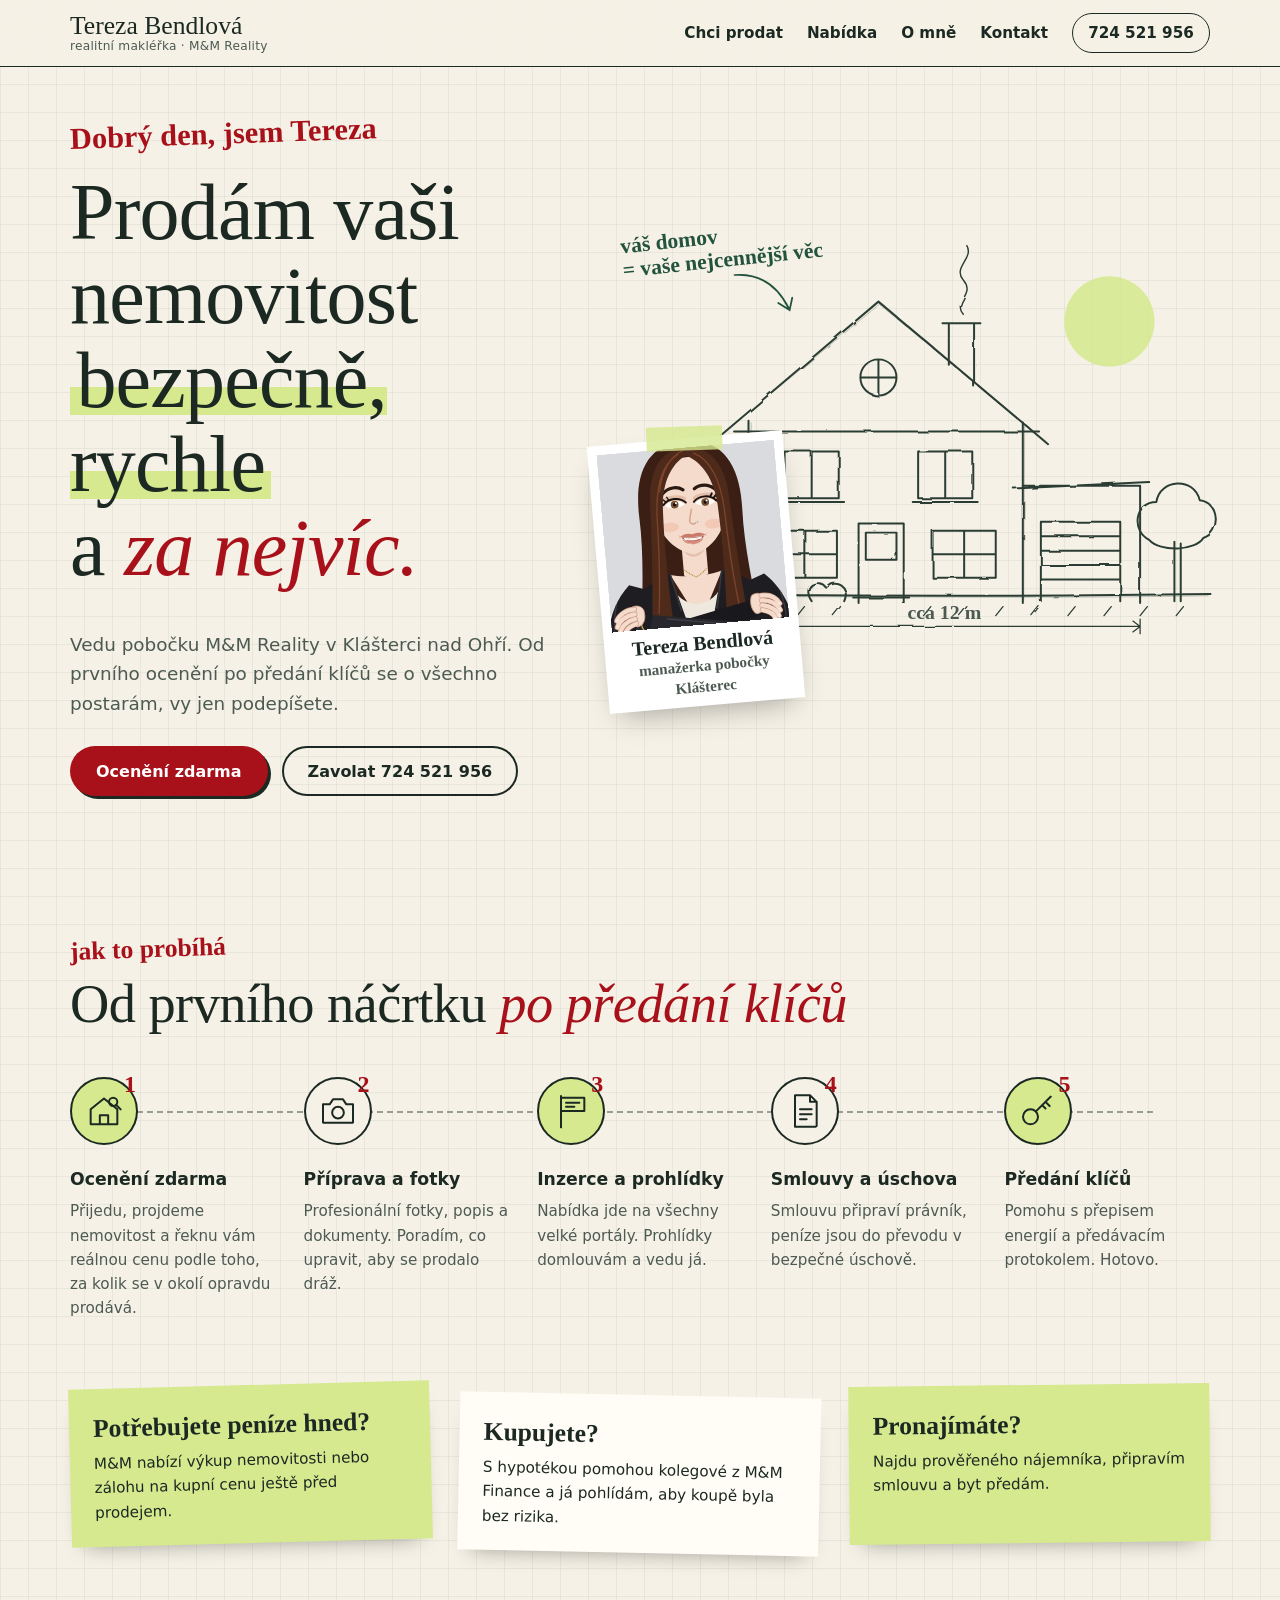
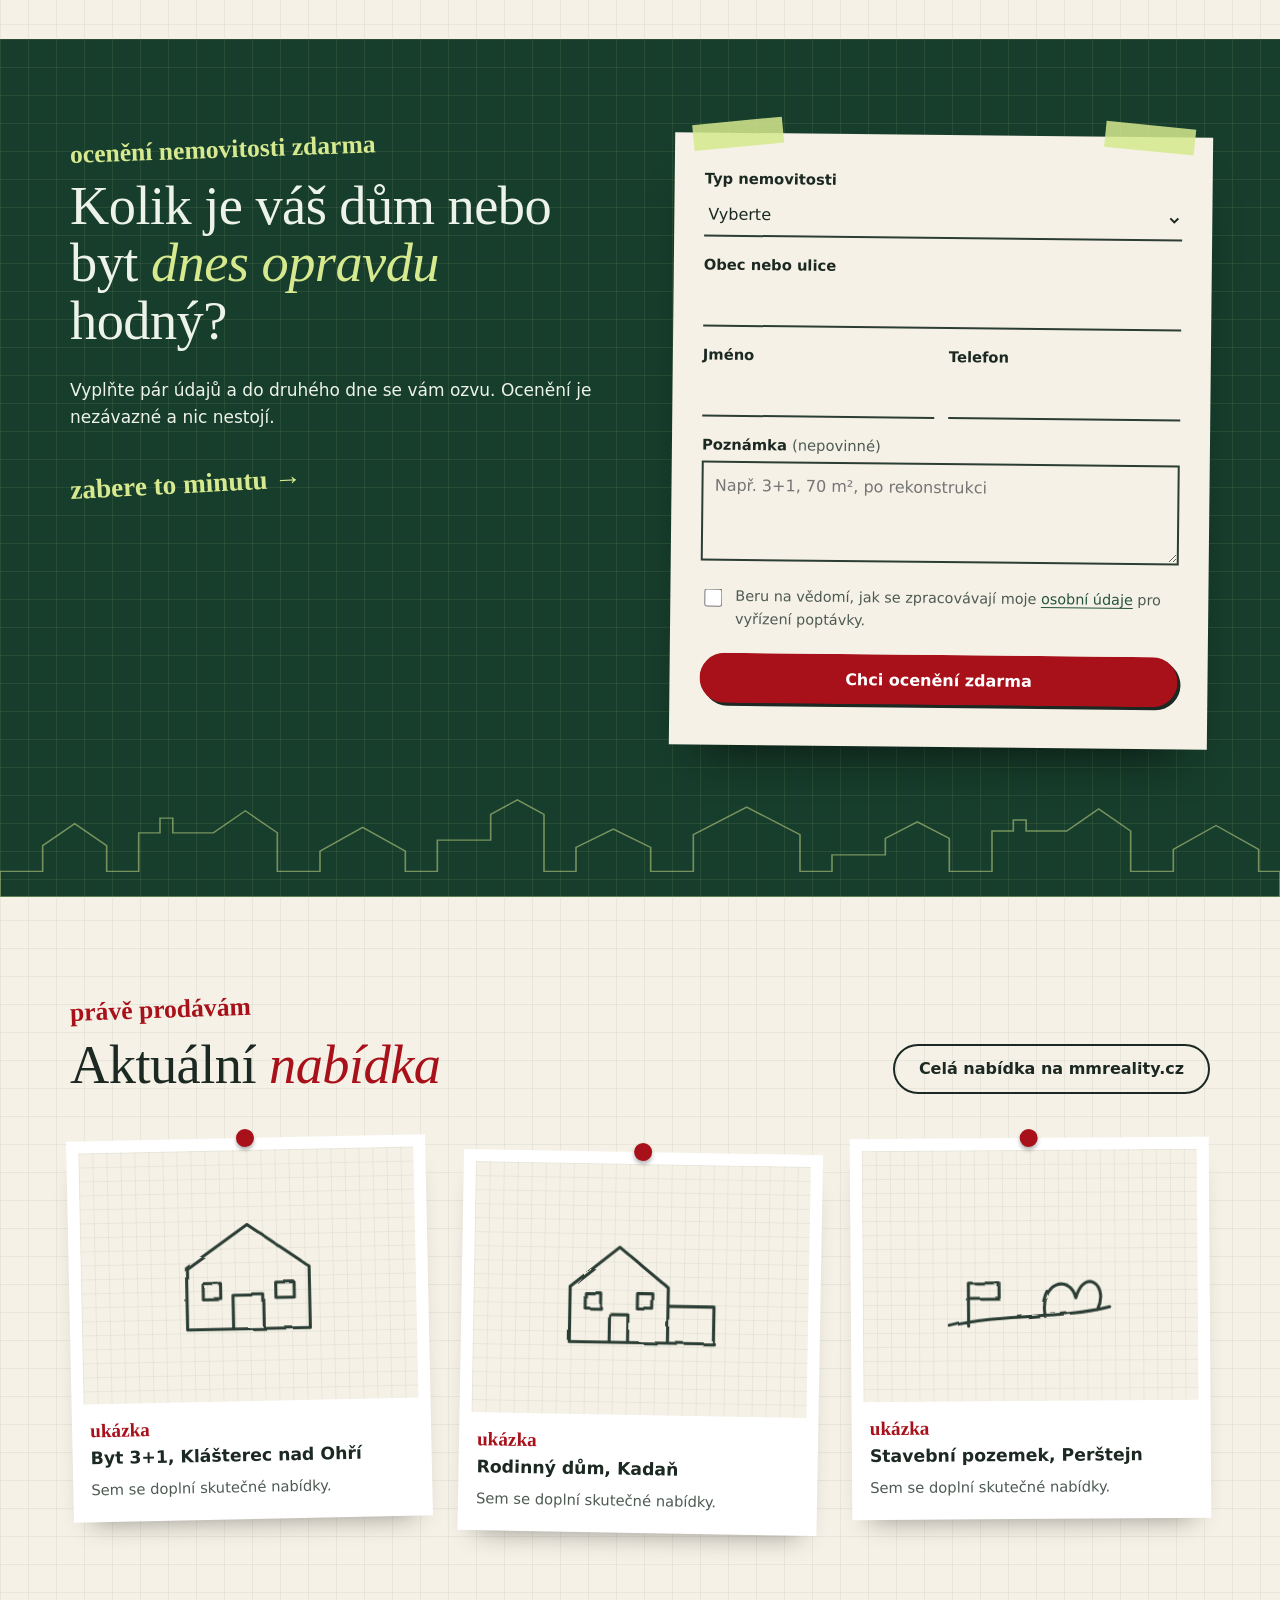
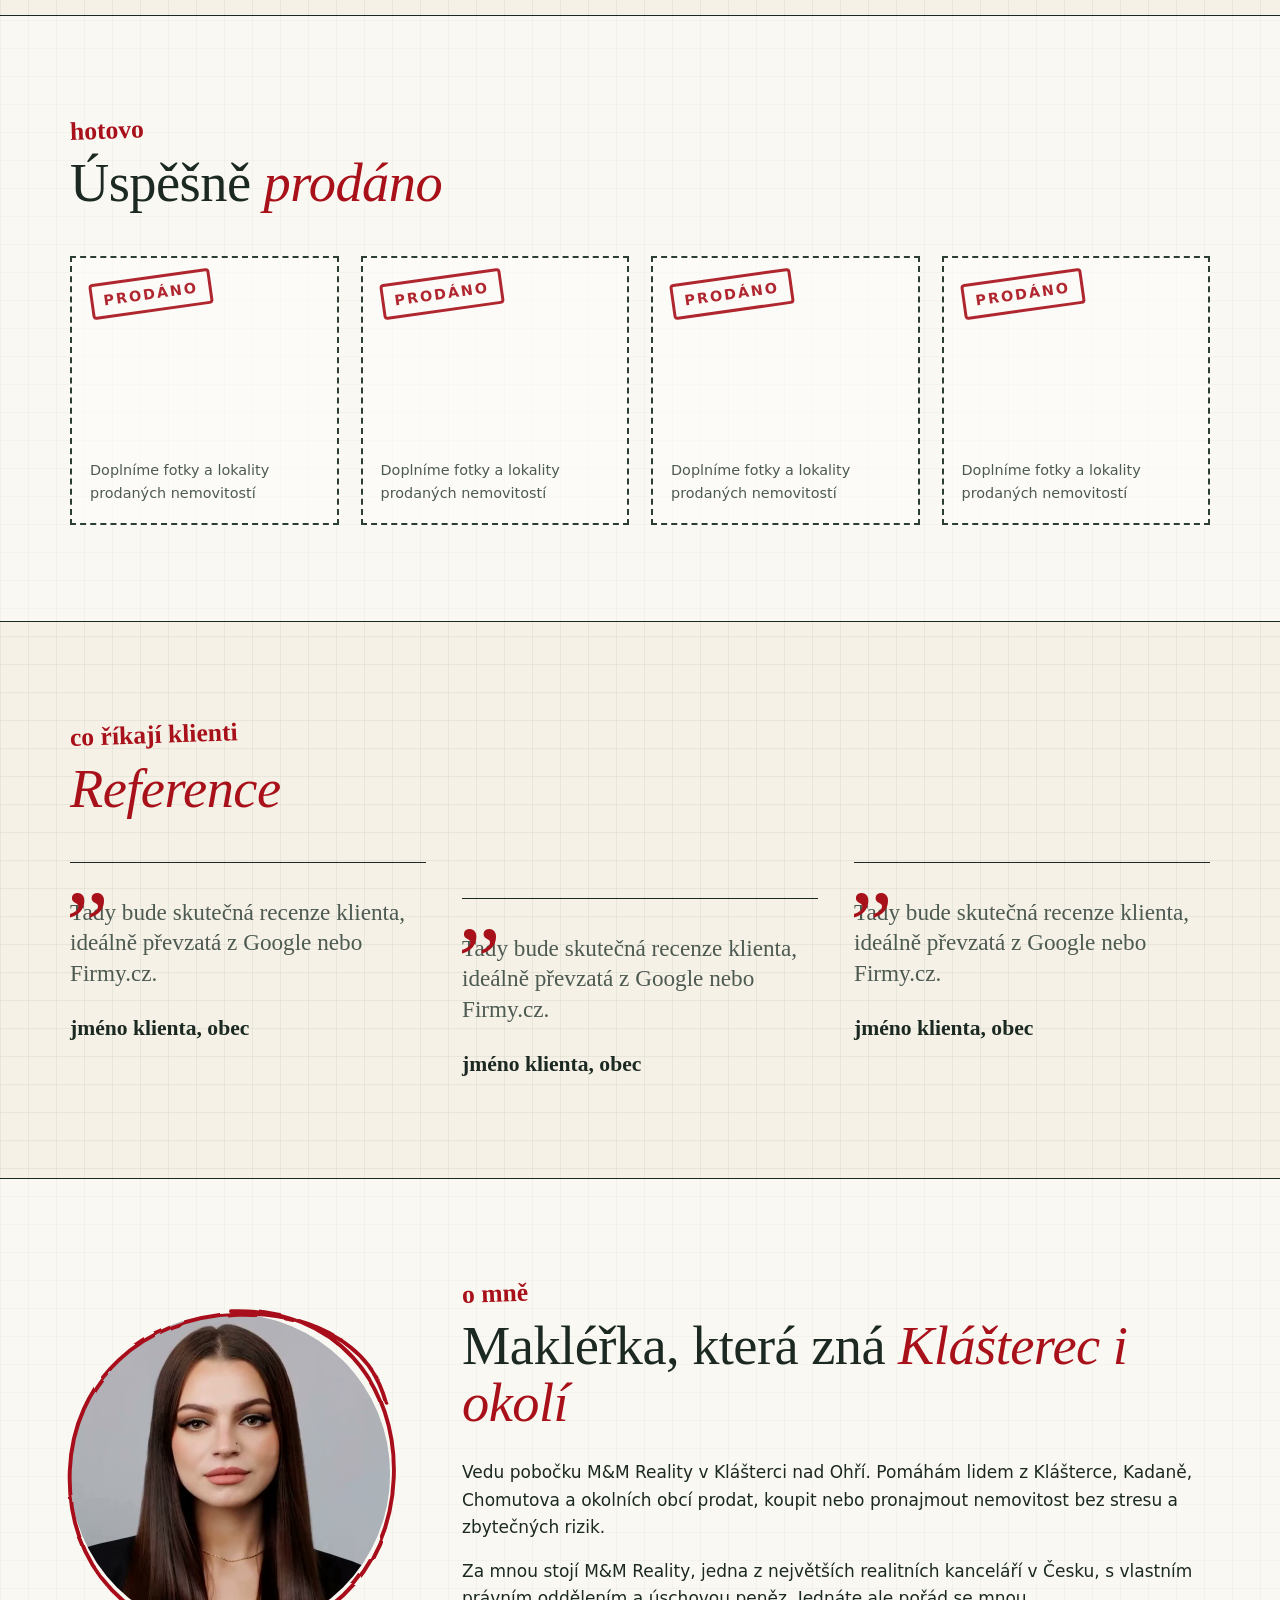
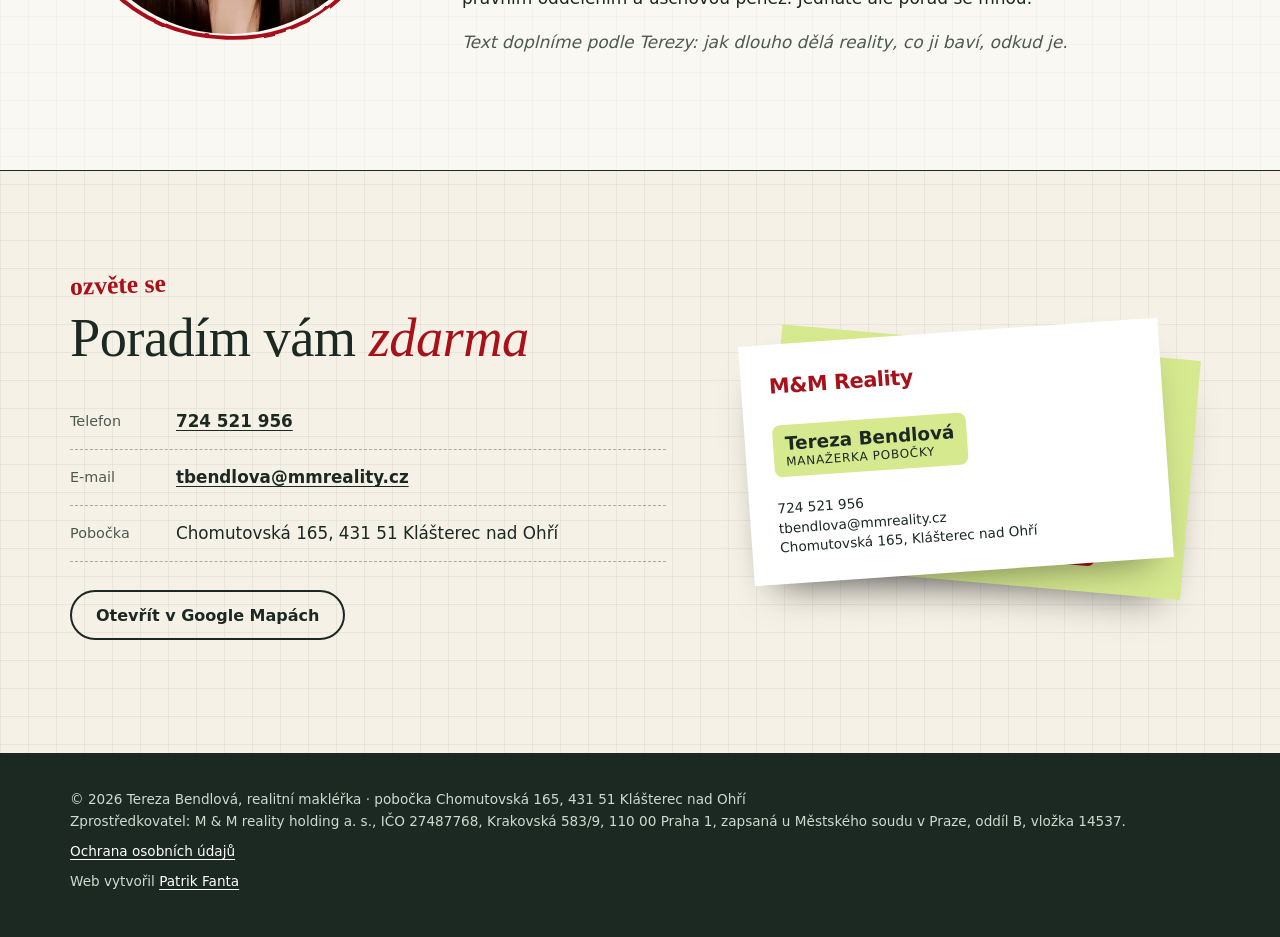
==== index.html @ 98a12e03 "Rozpohybovaná fotka Terezy (smyčka) v sekci O mně Co-Authored-By: Claude Opus 5.5 <noreply@anthropic" ====
<!DOCTYPE html>
<html lang="cs">
<head>
<meta charset="utf-8">
<meta name="viewport" content="width=device-width, initial-scale=1">
<meta name="robots" content="noindex">
<title>Reality Klášterec nad Ohří a Kadaň | Tereza Bendlová, M&amp;M Reality</title>
<meta name="description" content="Prodej a pronájem nemovitostí v Klášterci nad Ohří, Kadani a okolí. Tereza Bendlová, manažerka pobočky M&amp;M Reality. Ocenění nemovitosti zdarma, tel. 724 521 956.">
<meta property="og:type" content="website">
<meta property="og:title" content="Tereza Bendlová – reality Klášterec nad Ohří">
<meta property="og:description" content="Prodám vaši nemovitost bezpečně, rychle a za nejvíc. Ocenění zdarma.">
<meta property="og:locale" content="cs_CZ">
<meta name="theme-color" content="#f5f1e6">
<link rel="icon" href="favicon.svg?v=1" type="image/svg+xml">
<link rel="stylesheet" href="css/fonts.css?v=2">
<link rel="stylesheet" href="css/style.css?v=7">
<script type="application/ld+json">
{
  "@context": "https://schema.org",
  "@type": "RealEstateAgent",
  "name": "Tereza Bendlová – M&M Reality Klášterec nad Ohří",
  "telephone": "+420724521956",
  "email": "tbendlova@mmreality.cz",
  "address": { "@type": "PostalAddress", "streetAddress": "Chomutovská 165", "addressLocality": "Klášterec nad Ohří", "postalCode": "431 51", "addressCountry": "CZ" },
  "areaServed": ["Klášterec nad Ohří", "Kadaň", "Chomutov", "Perštejn", "Místo", "Vejprty"]
}
</script>
</head>
<body>
<a class="skip" href="#obsah">Přeskočit na obsah</a>

<svg width="0" height="0" class="defs" aria-hidden="true">
  <filter id="tuzka"><feTurbulence type="fractalNoise" baseFrequency="0.035" numOctaves="2" seed="4"/><feDisplacementMap in="SourceGraphic" scale="3.2"/></filter>
</svg>

<header class="top">
  <div class="wrap top__inner">
    <a class="brand" href="./" aria-label="Tereza Bendlová – úvod">
      <span class="brand__name">Tereza Bendlová</span>
      <span class="brand__sub">realitní makléřka · M&amp;M Reality</span>
    </a>
    <nav class="top__nav" aria-label="Hlavní">
      <a href="#prodej">Chci prodat</a>
      <a href="#nabidka">Nabídka</a>
      <a href="#o-mne">O mně</a>
      <a href="#kontakt">Kontakt</a>
      <a class="top__tel" href="tel:+420724521956">724 521 956</a>
    </nav>
  </div>
</header>

<main id="obsah">

<section class="hero">
  <div class="wrap hero__inner">
    <div class="hero__text">
      <p class="hand hero__hello">Dobrý den, jsem Tereza</p>
      <h1>Prodám vaši nemovitost <span class="mark">bezpečně, rychle</span> a&nbsp;<em>za&nbsp;nejvíc.</em></h1>
      <p class="lead">Vedu pobočku M&amp;M Reality v Klášterci nad Ohří. Od prvního ocenění po předání klíčů se o všechno postarám, vy jen podepíšete.</p>
      <div class="hero__cta">
        <a class="btn btn--red" href="#oceneni">Ocenění zdarma</a>
        <a class="btn btn--line" href="tel:+420724521956">Zavolat 724 521 956</a>
      </div>
    </div>

    <div class="hero__art">
      <svg class="sketch" viewBox="0 0 640 480" role="img" aria-label="Náčrtek rodinného domu">
        <circle class="sketch__sun" cx="528" cy="118" r="50"/>
        <g class="sketch__lines" filter="url(#tuzka)">
          <path pathLength="1" d="M0 422 C150 419 300 425 640 420"/>
          <path pathLength="1" d="M128 228 L128 430 M432 230 L432 430"/>
          <path pathLength="1" d="M88 252 L272 96 L460 254"/>
          <path pathLength="1" d="M112 240 L450 240"/>
          <path pathLength="1" d="M350 166 L350 120 L378 120 L378 190 M343 120 L385 120"/>
          <path pathLength="1" d="M252 180 a20 20 0 1 0 40 0 a20 20 0 1 0 -40 0 M252 180 L292 180 M272 160 L272 200"/>
          <path pathLength="1" d="M168 262 h60 v52 h-60 z M198 262 v52 M162 318 h72"/>
          <path pathLength="1" d="M316 262 h60 v52 h-60 z M346 262 v52 M310 318 h72"/>
          <path pathLength="1" d="M156 350 h70 v52 h-70 z M191 350 v52 M156 376 h70"/>
          <path pathLength="1" d="M332 350 h70 v52 h-70 z M367 350 v52 M332 376 h70"/>
          <path pathLength="1" d="M250 430 L250 342 L300 342 L300 430 M258 352 h34 v30 h-34 z M244 424 h62"/>
          <path pathLength="1" d="M432 300 L562 300 L562 430 M422 303 L572 296"/>
          <path pathLength="1" d="M452 428 L452 340 L540 340 L540 428 M452 356 h88 M452 372 h88 M452 388 h88 M452 404 h88"/>
          <path pathLength="1" d="M600 428 L600 362 M607 428 L607 364 M572 360 C552 350 556 318 580 318 C584 292 622 290 628 316 C650 318 652 352 632 358 C624 372 584 374 572 360 Z"/>
          <path pathLength="1" d="M12 400 L106 400 M12 414 L106 414 M20 428 V394 l5 -7 l5 7 V428 M44 428 V394 l5 -7 l5 7 V428 M68 428 V394 l5 -7 l5 7 V428 M92 428 V394 l5 -7 l5 7 V428"/>
          <path pathLength="1" d="M198 428 C186 410 206 402 214 413 C222 400 242 412 234 428"/>
          <path pathLength="1" class="thin" d="M30 434 l-8 10 M70 434 l-8 10 M110 434 l-8 10 M150 434 l-8 10 M190 434 l-8 10 M230 434 l-8 10 M330 434 l-8 10 M370 434 l-8 10 M410 434 l-8 10 M450 434 l-8 10 M490 434 l-8 10 M530 434 l-8 10 M570 434 l-8 10 M610 434 l-8 10"/>
          <path pathLength="1" class="thin" d="M128 456 L562 456 M128 448 V464 M562 448 V464 M136 450 L128 456 L136 462 M554 450 L562 456 L554 462"/>
          <path pathLength="1" class="dash" d="M366 110 C354 96 380 88 366 72 C354 58 378 48 370 34"/>
        </g>
        <g class="sketch__ghost" filter="url(#tuzka)">
          <path d="M90 250 L273 99 L458 251 M131 230 L130 428 M434 233 L433 428 M2 424 C200 421 400 426 638 422"/>
        </g>
        <text class="sketch__note" x="345" y="448" text-anchor="middle">cca 12 m</text>
      </svg>
      <p class="hand note note--roof" aria-hidden="true">váš domov<br>= vaše nejcennější věc</p>
      <svg class="note-arrow" viewBox="0 0 80 60" aria-hidden="true"><path d="M4 8 C30 6 52 18 66 46 M54 40 L67 48 L70 34"/></svg>

      <figure class="polaroid">
        <img src="img/tereza-kreslena.svg?v=5" width="220" height="238" alt="Kreslená Tereza Bendlová se usmívá, má založené ruce a mrká">
        <figcaption class="hand">Tereza Bendlová<br><span>manažerka pobočky Klášterec</span></figcaption>
      </figure>
    </div>
  </div>
</section>

<section class="section" id="prodej">
  <div class="wrap">
    <div class="head">
      <p class="hand head__note">jak to probíhá</p>
      <h2>Od prvního náčrtku <em>po předání klíčů</em></h2>
    </div>
    <ol class="path">
      <li>
        <svg viewBox="0 0 48 48" aria-hidden="true"><path d="M8 22 L24 9 L40 22 V40 H8 Z M19 40 V29 H29 V40"/><circle cx="35" cy="13" r="5"/><path d="M38.5 16.5 L44 22"/></svg>
        <h3>Ocenění zdarma</h3>
        <p>Přijedu, projdeme nemovitost a řeknu vám reálnou cenu podle toho, za kolik se v okolí opravdu prodává.</p>
      </li>
      <li>
        <svg viewBox="0 0 48 48" aria-hidden="true"><path d="M6 16 H14 L18 10 H30 L34 16 H42 V38 H6 Z"/><circle cx="24" cy="26" r="7"/></svg>
        <h3>Příprava a fotky</h3>
        <p>Profesionální fotky, popis a dokumenty. Poradím, co upravit, aby se prodalo dráž.</p>
      </li>
      <li>
        <svg viewBox="0 0 48 48" aria-hidden="true"><path d="M12 44 V6 M12 8 H40 V24 H12"/><path d="M18 14 H34 M18 19 H28"/></svg>
        <h3>Inzerce a prohlídky</h3>
        <p>Nabídka jde na všechny velké portály. Prohlídky domlouvám a vedu já.</p>
      </li>
      <li>
        <svg viewBox="0 0 48 48" aria-hidden="true"><path d="M12 5 H30 L38 13 V43 H12 Z M30 5 V13 H38 M18 22 H32 M18 28 H32 M18 34 H26"/></svg>
        <h3>Smlouvy a úschova</h3>
        <p>Smlouvu připraví právník, peníze jsou do převodu v bezpečné úschově.</p>
      </li>
      <li>
        <svg viewBox="0 0 48 48" aria-hidden="true"><circle cx="15" cy="31" r="9"/><path d="M21.5 24.5 L40 6 M33 13 L38 18 M29 17 L33 21"/></svg>
        <h3>Předání klíčů</h3>
        <p>Pomohu s přepisem energií a předávacím protokolem. Hotovo.</p>
      </li>
    </ol>

    <div class="stickies">
      <div class="sticky"><h3>Potřebujete peníze hned?</h3><p>M&amp;M nabízí výkup nemovitosti nebo zálohu na kupní cenu ještě před prodejem.</p></div>
      <div class="sticky sticky--white"><h3>Kupujete?</h3><p>S hypotékou pomohou kolegové z M&amp;M Finance a já pohlídám, aby koupě byla bez rizika.</p></div>
      <div class="sticky"><h3>Pronajímáte?</h3><p>Najdu prověřeného nájemníka, připravím smlouvu a byt předám.</p></div>
    </div>
  </div>
</section>

<section class="blueprint" id="oceneni">
  <div class="wrap form-wrap">
    <div class="form-intro">
      <p class="hand head__note">ocenění nemovitosti zdarma</p>
      <h2>Kolik je váš dům nebo byt <em>dnes opravdu</em> hodný?</h2>
      <p>Vyplňte pár údajů a do druhého dne se vám ozvu. Ocenění je nezávazné a nic nestojí.</p>
      <p class="hand form-intro__aside">zabere to minutu →</p>
    </div>
    <form class="form" id="form-oceneni" novalidate>
      <span class="tape tape--l" aria-hidden="true"></span><span class="tape tape--r" aria-hidden="true"></span>
      <div class="form__row">
        <label for="f-typ">Typ nemovitosti</label>
        <select id="f-typ" name="typ" required>
          <option value="">Vyberte</option>
          <option>Byt</option><option>Rodinný dům</option><option>Pozemek</option><option>Chata / chalupa</option><option>Jiné</option>
        </select>
      </div>
      <div class="form__row">
        <label for="f-obec">Obec nebo ulice</label>
        <input id="f-obec" name="obec" type="text" required autocomplete="address-level2">
      </div>
      <div class="form__row form__row--2">
        <div><label for="f-jmeno">Jméno</label><input id="f-jmeno" name="jmeno" type="text" required autocomplete="name"></div>
        <div><label for="f-tel">Telefon</label><input id="f-tel" name="telefon" type="tel" required autocomplete="tel"></div>
      </div>
      <div class="form__row">
        <label for="f-pozn">Poznámka <span class="opt">(nepovinné)</span></label>
        <textarea id="f-pozn" name="poznamka" rows="3" placeholder="Např. 3+1, 70 m², po rekonstrukci"></textarea>
      </div>
      <input class="hp" type="text" name="web" tabindex="-1" autocomplete="off" aria-hidden="true">
      <label class="check"><input type="checkbox" name="gdpr" required> <span>Beru na vědomí, jak se zpracovávají moje <a href="ochrana-osobnich-udaju.html">osobní údaje</a> pro vyřízení poptávky.</span></label>
      <button class="btn btn--red" type="submit">Chci ocenění zdarma</button>
      <p class="form__msg" role="status" aria-live="polite"></p>
    </form>
  </div>
  <svg class="roofs" viewBox="0 0 1200 120" preserveAspectRatio="none" aria-hidden="true"><path d="M0 120 V92 H40 V64 L70 40 L100 64 V92 H130 V50 H150 V34 H162 V50 L200 50 L230 26 L260 50 V92 H300 V70 L340 44 L380 70 V92 H410 V58 H460 V30 L485 14 L510 30 V92 H540 V66 L575 46 L610 66 V92 H650 V52 L700 22 L750 52 V92 H780 V74 H830 V56 L860 38 L890 56 V92 H930 V48 H950 V36 H962 V48 L1000 48 L1030 24 L1060 48 V92 H1100 V68 L1140 42 L1180 68 V92 H1200 V120 Z"/></svg>
</section>

<section class="section" id="nabidka">
  <div class="wrap">
    <div class="head head--row">
      <div>
        <p class="hand head__note">právě prodávám</p>
        <h2>Aktuální <em>nabídka</em></h2>
      </div>
      <a class="btn btn--line" href="https://www.mmreality.cz/nemovitosti/" target="_blank" rel="noopener">Celá nabídka na mmreality.cz</a>
    </div>
    <div class="pins">
      <article class="pin">
        <div class="pin__img"><svg viewBox="0 0 120 90" aria-hidden="true"><path d="M20 80 V40 L60 12 L100 40 V80 Z M50 80 V58 H70 V80 M30 50 h12 v10 h-12 z M78 50 h12 v10 h-12 z"/></svg></div>
        <span class="tag">ukázka</span>
        <h3>Byt 3+1, Klášterec nad Ohří</h3>
        <p>Sem se doplní skutečné nabídky.</p>
      </article>
      <article class="pin">
        <div class="pin__img"><svg viewBox="0 0 120 90" aria-hidden="true"><path d="M14 80 V44 L46 18 L78 44 V80 Z M78 56 H108 V80 H78 M40 80 V62 H52 V80 M24 48 h10 v10 h-10 z M58 48 h10 v10 h-10 z"/></svg></div>
        <span class="tag">ukázka</span>
        <h3>Rodinný dům, Kadaň</h3>
        <p>Sem se doplní skutečné nabídky.</p>
      </article>
      <article class="pin">
        <div class="pin__img"><svg viewBox="0 0 120 90" aria-hidden="true"><path d="M8 78 C40 70 80 74 112 66 M20 78 L20 50 M20 50 L40 50 L40 60 L20 60 M70 72 C66 50 86 44 90 60 C96 40 112 52 104 68"/></svg></div>
        <span class="tag">ukázka</span>
        <h3>Stavební pozemek, Perštejn</h3>
        <p>Sem se doplní skutečné nabídky.</p>
      </article>
    </div>
  </div>
</section>

<section class="section section--line" id="prodano">
  <div class="wrap">
    <div class="head">
      <p class="hand head__note">hotovo</p>
      <h2>Úspěšně <em>prodáno</em></h2>
    </div>
    <div class="sold">
      <div class="sold__item"><span class="stamp">Prodáno</span><p>Doplníme fotky a lokality prodaných nemovitostí</p></div>
      <div class="sold__item"><span class="stamp">Prodáno</span><p>Doplníme fotky a lokality prodaných nemovitostí</p></div>
      <div class="sold__item"><span class="stamp">Prodáno</span><p>Doplníme fotky a lokality prodaných nemovitostí</p></div>
      <div class="sold__item"><span class="stamp">Prodáno</span><p>Doplníme fotky a lokality prodaných nemovitostí</p></div>
    </div>
  </div>
</section>

<section class="section" id="reference">
  <div class="wrap">
    <div class="head">
      <p class="hand head__note">co říkají klienti</p>
      <h2><em>Reference</em></h2>
    </div>
    <div class="quotes">
      <blockquote class="quote"><p>Tady bude skutečná recenze klienta, ideálně převzatá z Google nebo Firmy.cz.</p><footer class="hand">jméno klienta, obec</footer></blockquote>
      <blockquote class="quote"><p>Tady bude skutečná recenze klienta, ideálně převzatá z Google nebo Firmy.cz.</p><footer class="hand">jméno klienta, obec</footer></blockquote>
      <blockquote class="quote"><p>Tady bude skutečná recenze klienta, ideálně převzatá z Google nebo Firmy.cz.</p><footer class="hand">jméno klienta, obec</footer></blockquote>
    </div>
  </div>
</section>

<section class="section section--line" id="o-mne">
  <div class="wrap about">
    <div class="about__photo">
      <video src="img/tereza-video.mp4?v=1" poster="img/tereza-video.jpg?v=1" width="640" height="640" autoplay muted loop playsinline preload="metadata" aria-label="Tereza Bendlová se usměje"></video>
      <svg viewBox="0 0 200 200" aria-hidden="true"><path d="M100 8 C160 6 194 50 192 102 C190 156 150 194 98 192 C44 190 8 152 10 98 C12 48 50 12 104 10 C150 9 180 30 188 60"/></svg>
    </div>
    <div>
      <p class="hand head__note">o mně</p>
      <h2>Makléřka, která zná <em>Klášterec i okolí</em></h2>
      <p>Vedu pobočku M&amp;M Reality v Klášterci nad Ohří. Pomáhám lidem z Klášterce, Kadaně, Chomutova a okolních obcí prodat, koupit nebo pronajmout nemovitost bez stresu a zbytečných rizik.</p>
      <p>Za mnou stojí M&amp;M Reality, jedna z největších realitních kanceláří v Česku, s vlastním právním oddělením a úschovou peněz. Jednáte ale pořád se mnou.</p>
      <p class="muted"><em>Text doplníme podle Terezy: jak dlouho dělá reality, co ji baví, odkud je.</em></p>
    </div>
  </div>
</section>

<section class="section" id="kontakt">
  <div class="wrap contact">
    <div>
      <p class="hand head__note">ozvěte se</p>
      <h2>Poradím vám <em>zdarma</em></h2>
      <ul class="contact__list">
        <li><span>Telefon</span><a href="tel:+420724521956">724 521 956</a></li>
        <li><span>E-mail</span><a href="mailto:tbendlova@mmreality.cz">tbendlova@mmreality.cz</a></li>
        <li><span>Pobočka</span>Chomutovská 165, 431 51 Klášterec nad Ohří</li>
      </ul>
      <p><a class="btn btn--line" href="https://www.google.com/maps/search/?api=1&amp;query=Chomutovsk%C3%A1+165%2C+Kl%C3%A1%C5%A1terec+nad+Oh%C5%99%C3%AD" target="_blank" rel="noopener">Otevřít v Google Mapách</a></p>
    </div>
    <div class="cards-stack" aria-hidden="true">
      <div class="vcard vcard--back"><span class="vcard__slogan">Bezpečně. Rychle. Za nejvíc.</span></div>
      <div class="vcard">
        <p class="vcard__brand">M&amp;M Reality</p>
        <p class="vcard__name">Tereza Bendlová<span>manažerka pobočky</span></p>
        <p class="vcard__info">724 521 956<br>tbendlova@mmreality.cz<br>Chomutovská 165, Klášterec nad Ohří</p>
      </div>
    </div>
  </div>
</section>

</main>

<footer class="foot">
  <div class="wrap foot__inner">
    <p>© <span id="rok">2026</span> Tereza Bendlová, realitní makléřka · pobočka Chomutovská 165, 431 51 Klášterec nad Ohří<br>Zprostředkovatel: M &amp; M reality holding a. s., IČO 27487768, Krakovská 583/9, 110 00 Praha 1, zapsaná u Městského soudu v Praze, oddíl B, vložka 14537.</p>
    <p class="foot__links"><a href="ochrana-osobnich-udaju.html">Ochrana osobních údajů</a></p>
    <p class="foot__made">Web vytvořil <a href="https://patrikfanta.cz/" target="_blank" rel="noopener">Patrik Fanta</a></p>
  </div>
</footer>

<script src="js/main.js?v=2"></script>
</body>
</html>
---- css/fonts.css ----
/* Self-hosted fonts (SIL Open Font License) */
@font-face {
  font-family: 'Caveat';
  font-style: normal;
  font-weight: 500 700;
  font-display: swap;
  src: url(../fonts/caveat-latin-ext.woff2) format('woff2');
  unicode-range: U+0100-02BA, U+02BD-02C5, U+02C7-02CC, U+02CE-02D7, U+02DD-02FF, U+0304, U+0308, U+0329, U+1D00-1DBF, U+1E00-1E9F, U+1EF2-1EFF, U+2020, U+20A0-20AB, U+20AD-20C4, U+2113, U+2C60-2C7F, U+A720-A7FF;
}
@font-face {
  font-family: 'Caveat';
  font-style: normal;
  font-weight: 500 700;
  font-display: swap;
  src: url(../fonts/caveat-latin.woff2) format('woff2');
  unicode-range: U+0000-00FF, U+0131, U+0152-0153, U+02BB-02BC, U+02C6, U+02DA, U+02DC, U+0304, U+0308, U+0329, U+2000-206F, U+20AC, U+2122, U+2191, U+2193, U+2212, U+2215, U+FEFF, U+FFFD;
}
@font-face {
  font-family: 'Instrument Serif';
  font-style: italic;
  font-weight: 400;
  font-display: swap;
  src: url(../fonts/instrument-serif-i-latin-ext.woff2) format('woff2');
  unicode-range: U+0100-02BA, U+02BD-02C5, U+02C7-02CC, U+02CE-02D7, U+02DD-02FF, U+0304, U+0308, U+0329, U+1D00-1DBF, U+1E00-1E9F, U+1EF2-1EFF, U+2020, U+20A0-20AB, U+20AD-20C4, U+2113, U+2C60-2C7F, U+A720-A7FF;
}
@font-face {
  font-family: 'Instrument Serif';
  font-style: italic;
  font-weight: 400;
  font-display: swap;
  src: url(../fonts/instrument-serif-i-latin.woff2) format('woff2');
  unicode-range: U+0000-00FF, U+0131, U+0152-0153, U+02BB-02BC, U+02C6, U+02DA, U+02DC, U+0304, U+0308, U+0329, U+2000-206F, U+20AC, U+2122, U+2191, U+2193, U+2212, U+2215, U+FEFF, U+FFFD;
}
@font-face {
  font-family: 'Instrument Serif';
  font-style: normal;
  font-weight: 400;
  font-display: swap;
  src: url(../fonts/instrument-serif-latin-ext.woff2) format('woff2');
  unicode-range: U+0100-02BA, U+02BD-02C5, U+02C7-02CC, U+02CE-02D7, U+02DD-02FF, U+0304, U+0308, U+0329, U+1D00-1DBF, U+1E00-1E9F, U+1EF2-1EFF, U+2020, U+20A0-20AB, U+20AD-20C4, U+2113, U+2C60-2C7F, U+A720-A7FF;
}
@font-face {
  font-family: 'Instrument Serif';
  font-style: normal;
  font-weight: 400;
  font-display: swap;
  src: url(../fonts/instrument-serif-latin.woff2) format('woff2');
  unicode-range: U+0000-00FF, U+0131, U+0152-0153, U+02BB-02BC, U+02C6, U+02DA, U+02DC, U+0304, U+0308, U+0329, U+2000-206F, U+20AC, U+2122, U+2191, U+2193, U+2212, U+2215, U+FEFF, U+FFFD;
}
@font-face {
  font-family: 'Plus Jakarta Sans';
  font-style: normal;
  font-weight: 400 800;
  font-display: swap;
  src: url(../fonts/plus-jakarta-sans-latin-ext.woff2) format('woff2');
  unicode-range: U+0100-02BA, U+02BD-02C5, U+02C7-02CC, U+02CE-02D7, U+02DD-02FF, U+0304, U+0308, U+0329, U+1D00-1DBF, U+1E00-1E9F, U+1EF2-1EFF, U+2020, U+20A0-20AB, U+20AD-20C4, U+2113, U+2C60-2C7F, U+A720-A7FF;
}
@font-face {
  font-family: 'Plus Jakarta Sans';
  font-style: normal;
  font-weight: 400 800;
  font-display: swap;
  src: url(../fonts/plus-jakarta-sans-latin.woff2) format('woff2');
  unicode-range: U+0000-00FF, U+0131, U+0152-0153, U+02BB-02BC, U+02C6, U+02DA, U+02DC, U+0304, U+0308, U+0329, U+2000-206F, U+20AC, U+2122, U+2191, U+2193, U+2212, U+2215, U+FEFF, U+FFFD;
}
---- css/style.css ----
:root {
  --paper: #f5f1e6;
  --paper-2: #ece6d6;
  --ink: #1b2922;
  --pencil: #2c3d34;
  --muted: #4d5a52;
  --green: #173d2c;
  --green-2: #23533d;
  --lime: #d6e98f;
  --lime-soft: #e8f2c4;
  --red: #c8141f;
  --red-deep: #a8101a;
  --grid: rgba(23, 61, 44, .06);
  --serif: 'Instrument Serif', Georgia, 'Times New Roman', serif;
  --sans: 'Plus Jakarta Sans', system-ui, -apple-system, 'Segoe UI', sans-serif;
  --hand: 'Caveat', 'Segoe Print', cursive;
}

*, *::before, *::after { box-sizing: border-box; }
html { scroll-behavior: smooth; scroll-padding-top: 84px; -webkit-text-size-adjust: 100%; }
body {
  margin: 0; color: var(--ink); font: 400 17px/1.6 var(--sans); overflow-x: hidden;
  background-color: var(--paper);
  background-image: linear-gradient(var(--grid) 1px, transparent 1px), linear-gradient(90deg, var(--grid) 1px, transparent 1px);
  background-size: 28px 28px;
}
img { max-width: 100%; height: auto; display: block; }
a { color: var(--green-2); text-underline-offset: 3px; }
a:focus-visible, button:focus-visible, input:focus-visible, select:focus-visible, textarea:focus-visible { outline: 3px solid var(--red); outline-offset: 2px; }
h1, h2, h3 { margin: 0 0 .5em; line-height: 1.05; }
h1, h2 { font-family: var(--serif); font-weight: 400; letter-spacing: -.01em; }
h1 { font-size: clamp(2.7rem, 6.4vw, 5rem); }
h2 { font-size: clamp(2.2rem, 4.6vw, 3.4rem); }
h1 em, h2 em { color: var(--red-deep); }
h3 { font-size: 1.08rem; font-weight: 700; line-height: 1.25; }
p { margin: 0 0 1em; }
.defs { position: absolute; }

.wrap { width: 100%; max-width: 1180px; margin: 0 auto; padding: 0 20px; }
.skip { position: absolute; left: -9999px; }
.skip:focus { left: 12px; top: 12px; z-index: 99; background: #fff; padding: 8px 12px; }
.hand { font-family: var(--hand); font-weight: 600; }
.muted { color: var(--muted); }
.lead { font-size: 1.15rem; color: var(--muted); max-width: 34em; }
.mark { background: linear-gradient(transparent 58%, var(--lime) 58%, var(--lime) 90%, transparent 90%); padding: 0 .08em; }

/* Tlačítka */
.btn { display: inline-flex; align-items: center; justify-content: center; padding: .85em 1.5em; border-radius: 999px; font: 700 1rem var(--sans); text-decoration: none; border: 2px solid transparent; cursor: pointer; transition: transform .15s, background .15s, color .15s; }
.btn:hover { transform: translateY(-2px); }
.btn--red { background: var(--red-deep); color: #fff; box-shadow: 3px 3px 0 var(--ink); }
.btn--red:hover { background: #8f0d16; }
.btn--line { border-color: var(--ink); color: var(--ink); background: transparent; }
.btn--line:hover { background: var(--ink); color: var(--paper); }

/* Hlavička */
.top { position: sticky; top: 0; z-index: 20; background: rgba(245, 241, 230, .93); backdrop-filter: blur(6px); border-bottom: 1.5px solid var(--ink); }
.top__inner { display: flex; align-items: center; justify-content: space-between; gap: 16px; min-height: 66px; }
.brand { text-decoration: none; color: var(--ink); display: flex; flex-direction: column; line-height: 1.1; }
.brand__name { font-family: var(--serif); font-size: 1.6rem; }
.brand__sub { font-size: .76rem; color: var(--muted); letter-spacing: .02em; }
.top__nav { display: flex; align-items: center; gap: 24px; }
.top__nav a { color: var(--ink); text-decoration: none; font-weight: 600; font-size: .95rem; }
.top__nav a:hover { color: var(--red-deep); }
.top__nav .top__tel { border: 1.5px solid var(--ink); padding: .45em 1em; border-radius: 999px; }
.top__nav .top__tel:hover { background: var(--ink); color: var(--paper); }

/* Hero */
.hero { padding: 48px 0 40px; }
.hero__inner { display: grid; grid-template-columns: .95fr 1.05fr; gap: 40px; align-items: center; }
.hero__hello { font-size: 1.9rem; color: var(--red-deep); margin: 0 0 .2em; transform: rotate(-2deg); transform-origin: left; }
.hero__cta { display: flex; flex-wrap: wrap; gap: 14px; margin-top: 28px; }
.hero__art { position: relative; padding-bottom: 40px; }
.sketch { width: 100%; height: auto; overflow: visible; }
.sketch__sun { fill: var(--lime); opacity: .85; }
.sketch__lines path { fill: none; stroke: var(--pencil); stroke-width: 2.2; stroke-linecap: round; stroke-linejoin: round; stroke-dasharray: 1; stroke-dashoffset: 1; animation: kresli 2.6s cubic-bezier(.4, .1, .3, 1) forwards; }
.sketch__lines path:nth-child(n+4) { animation-delay: .4s; }
.sketch__lines path:nth-child(n+8) { animation-delay: .9s; }
.sketch__lines path:nth-child(n+12) { animation-delay: 1.3s; }
.sketch__lines .thin { stroke-width: 1.4; }
.sketch__lines .dash { stroke-width: 1.6; }
.sketch__ghost path { fill: none; stroke: var(--pencil); stroke-width: 1; opacity: .3; }
.sketch__note { font: 600 22px var(--hand); fill: var(--muted); }
@keyframes kresli { to { stroke-dashoffset: 0; } }
.note { position: absolute; font-size: 1.35rem; line-height: 1.1; color: var(--green-2); margin: 0; }
.note--roof { top: 2%; left: -2%; transform: rotate(-6deg); }
.note-arrow { position: absolute; top: 11%; left: 17%; width: 70px; fill: none; stroke: var(--green-2); stroke-width: 2; stroke-linecap: round; }
.polaroid { position: absolute; left: -6%; bottom: -10px; width: 34%; margin: 0; background: #fff; padding: 9px 9px 0; box-shadow: 0 14px 30px -12px rgba(0, 0, 0, .35); transform: rotate(-5deg); }
.polaroid::before { content: ""; position: absolute; top: -12px; left: 50%; width: 76px; height: 24px; margin-left: -38px; background: rgba(214, 233, 143, .8); transform: rotate(3deg); }
.polaroid img { aspect-ratio: 1; object-fit: cover; object-position: top; width: 100%; }
.polaroid figcaption { font-size: 1.25rem; line-height: 1.05; padding: 8px 2px 10px; text-align: center; }
.polaroid figcaption span { font-size: .95rem; color: var(--muted); }

/* Sekce */
.section { padding: 96px 0; }
.section--line { border-top: 1.5px solid var(--ink); border-bottom: 1.5px solid var(--ink); background: rgba(255, 255, 255, .45); }
.head { margin-bottom: 44px; }
.head h2 { margin: 0; }
.head__note { font-size: 1.6rem; color: var(--red-deep); margin: 0 0 .1em; transform: rotate(-2deg); transform-origin: left; display: inline-block; }
.head--row { display: flex; justify-content: space-between; align-items: flex-end; gap: 20px; flex-wrap: wrap; }

/* Kroky jako cesta */
.path { list-style: none; padding: 0; margin: 0; display: grid; grid-template-columns: repeat(5, 1fr); gap: 28px; position: relative; counter-reset: krok; }
.path::before { content: ""; position: absolute; top: 34px; left: 5%; right: 5%; border-top: 2px dashed var(--pencil); opacity: .45; }
.path li { position: relative; counter-increment: krok; }
.path svg { width: 68px; height: 68px; padding: 12px; background: var(--paper); border: 2px solid var(--ink); border-radius: 50%; fill: none; stroke: var(--ink); stroke-width: 2.4; stroke-linecap: round; stroke-linejoin: round; position: relative; margin-bottom: 16px; }
.path li:nth-child(odd) svg { background: var(--lime); }
.path li::after { content: counter(krok); position: absolute; top: -6px; left: 54px; font: 700 1.5rem var(--hand); color: var(--red-deep); }
.path p { color: var(--muted); font-size: .95rem; margin: 0; }

.stickies { display: grid; grid-template-columns: repeat(3, 1fr); gap: 28px; margin-top: 64px; }
.sticky { background: var(--lime); padding: 26px 24px 22px; box-shadow: 0 12px 22px -14px rgba(0, 0, 0, .4); transform: rotate(-1.5deg); }
.sticky:nth-child(2) { transform: rotate(1.2deg) translateY(10px); }
.sticky:nth-child(3) { transform: rotate(-.6deg); }
.sticky--white { background: #fffdf6; }
.sticky h3 { font: 700 1.6rem/1.1 var(--hand); margin-bottom: .35em; }
.sticky p { margin: 0; font-size: .95rem; }

/* Modrotisk (ocenění) */
.blueprint {
  position: relative; padding: 96px 0 150px; color: #eef3ea;
  background-color: var(--green);
  background-image: linear-gradient(rgba(214, 233, 143, .09) 1px, transparent 1px), linear-gradient(90deg, rgba(214, 233, 143, .09) 1px, transparent 1px);
  background-size: 28px 28px;
}
.blueprint h2 em { color: var(--lime); }
.blueprint .head__note { color: var(--lime); }
.form-wrap { display: grid; grid-template-columns: 1fr 1fr; gap: 64px; align-items: start; position: relative; z-index: 1; }
.form-intro__aside { font-size: 1.7rem; color: var(--lime); transform: rotate(-3deg); margin-top: 24px; }
.roofs { position: absolute; left: 0; bottom: 0; width: 100%; height: 110px; fill: none; stroke: rgba(214, 233, 143, .5); stroke-width: 1.5; vector-effect: non-scaling-stroke; }
.form { position: relative; background: var(--paper); color: var(--ink); padding: 34px 30px 28px; box-shadow: 0 30px 50px -30px rgba(0, 0, 0, .7); transform: rotate(.6deg); }
.tape { position: absolute; top: -12px; width: 90px; height: 26px; background: rgba(214, 233, 143, .85); }
.tape--l { left: 18px; transform: rotate(-6deg); }
.tape--r { right: 18px; transform: rotate(5deg); }
.form__row { margin-bottom: 16px; }
.form__row--2 { display: grid; grid-template-columns: 1fr 1fr; gap: 14px; }
.form label { display: block; font-weight: 600; font-size: .92rem; margin-bottom: 4px; }
.form .opt { font-weight: 400; color: var(--muted); }
.form input[type=text], .form input[type=tel], .form select, .form textarea { width: 100%; font: inherit; font-size: 1rem; padding: .6em .2em; border: 0; border-bottom: 2px solid var(--pencil); border-radius: 0; background: transparent; color: var(--ink); }
.form select { padding-left: 0; }
.form input:focus, .form select:focus, .form textarea:focus { border-bottom-color: var(--red-deep); background: rgba(214, 233, 143, .25); }
.form textarea { resize: vertical; border: 2px solid var(--pencil); padding: .6em .7em; }
.form .check { display: flex; gap: 10px; align-items: flex-start; font-weight: 400; font-size: .9rem; color: var(--muted); margin: 8px 0 22px; }
.form .check input { margin-top: 4px; width: 18px; height: 18px; accent-color: var(--green); flex: none; }
.form .btn { width: 100%; }
.hp { position: absolute; left: -9999px; }
.form__msg { margin: 14px 0 0; font-size: .92rem; font-weight: 600; }
.form__msg--ok { color: var(--green); }
.form__msg--err { color: var(--red-deep); }

/* Nabídka jako připíchnuté fotky */
.pins { display: grid; grid-template-columns: repeat(3, 1fr); gap: 32px; }
.pin { background: #fff; padding: 12px 12px 20px; box-shadow: 0 16px 28px -18px rgba(0, 0, 0, .45); transform: rotate(-1.2deg); position: relative; }
.pin:nth-child(2) { transform: rotate(1deg) translateY(14px); }
.pin:nth-child(3) { transform: rotate(-.4deg); }
.pin::before { content: ""; position: absolute; top: -9px; left: 50%; width: 18px; height: 18px; margin-left: -9px; border-radius: 50%; background: var(--red-deep); box-shadow: 0 3px 4px rgba(0, 0, 0, .3); }
.pin__img { aspect-ratio: 4 / 3; background: var(--paper); background-image: linear-gradient(var(--grid) 1px, transparent 1px), linear-gradient(90deg, var(--grid) 1px, transparent 1px); background-size: 14px 14px; display: grid; place-items: center; margin-bottom: 14px; }
.pin__img svg { width: 55%; fill: none; stroke: var(--pencil); stroke-width: 2; stroke-linecap: round; stroke-linejoin: round; filter: url(#tuzka); }
.pin h3, .pin p { padding: 0 6px; }
.pin p { color: var(--muted); font-size: .92rem; margin: 0; }
.tag { display: inline-block; margin: 0 6px 6px; font: 700 1.2rem var(--hand); color: var(--red-deep); }

/* Prodáno */
.sold { display: grid; grid-template-columns: repeat(4, 1fr); gap: 22px; }
.sold__item { aspect-ratio: 1; border: 2px dashed var(--pencil); padding: 18px; display: flex; flex-direction: column; justify-content: space-between; background: rgba(255, 255, 255, .5); }
.sold__item p { margin: 0; font-size: .9rem; color: var(--muted); }
.stamp { align-self: flex-start; border: 3px solid var(--red-deep); color: var(--red-deep); font-weight: 800; text-transform: uppercase; letter-spacing: .14em; font-size: .9rem; padding: .25em .7em; transform: rotate(-8deg); border-radius: 4px; opacity: .9; }

/* Reference */
.quotes { display: grid; grid-template-columns: repeat(3, 1fr); gap: 36px; }
.quote { margin: 0; position: relative; padding: 34px 0 0 0; border-top: 1.5px solid var(--ink); }
.quote:nth-child(2) { margin-top: 36px; }
.quote::before { content: "„"; position: absolute; top: -40px; left: -4px; font: 400 6rem/1 var(--serif); color: var(--red-deep); }
.quote p { font-family: var(--serif); font-size: 1.45rem; line-height: 1.3; color: var(--muted); }
.quote footer { font-size: 1.35rem; }

/* O mně */
.about { display: grid; grid-template-columns: 320px 1fr; gap: 72px; align-items: center; }
.about__photo { position: relative; }
.about__photo img, .about__photo video { display: block; border-radius: 50%; aspect-ratio: 1; object-fit: cover; object-position: top; width: 100%; height: auto; background: #c9cbd0; }
.about__photo svg { position: absolute; inset: -18px; width: calc(100% + 36px); height: calc(100% + 36px); fill: none; stroke: var(--red-deep); stroke-width: 2.2; stroke-linecap: round; filter: url(#tuzka); }

/* Kontakt s vizitkou */
.contact { display: grid; grid-template-columns: 1.1fr .9fr; gap: 56px; align-items: center; }
.contact__list { list-style: none; padding: 0; margin: 0 0 28px; }
.contact__list li { display: flex; gap: 16px; padding: 14px 0; border-bottom: 1.5px dashed rgba(27, 41, 34, .35); font-size: 1.05rem; flex-wrap: wrap; }
.contact__list span { width: 90px; color: var(--muted); font-size: .9rem; padding-top: 2px; }
.contact__list a { font-weight: 700; color: var(--ink); }
.cards-stack { position: relative; height: 300px; max-width: 460px; width: 100%; justify-self: center; }
.vcard { position: absolute; inset: 20px 30px 40px 10px; background: #fff; padding: 26px 28px; box-shadow: 0 22px 40px -22px rgba(0, 0, 0, .5); transform: rotate(-4deg); display: flex; flex-direction: column; justify-content: space-between; }
.vcard--back { background: var(--lime); transform: rotate(5deg) translate(26px, 8px); align-items: center; justify-content: flex-end; }
.vcard__slogan { background: var(--red-deep); color: #fff; font-weight: 700; font-size: .85rem; padding: .35em .9em; border-radius: 6px; }
.vcard p { margin: 0; }
.vcard__brand { font-weight: 800; font-size: 1.3rem; color: var(--red-deep); letter-spacing: -.02em; }
.vcard__name { background: var(--lime); padding: 8px 12px; border-radius: 8px; font-weight: 800; font-size: 1.15rem; line-height: 1.2; align-self: flex-start; }
.vcard__name span { display: block; font-weight: 500; font-size: .75rem; text-transform: uppercase; letter-spacing: .06em; }
.vcard__info { font-size: .85rem; line-height: 1.45; }

/* Patička */
.foot { background: var(--ink); color: #cfd9d2; padding: 36px 0; font-size: .85rem; }
.foot a { color: #fff; }
.foot__inner p { margin: 0 0 .6em; }

/* Responzivita */
@media (max-width: 1000px) {
  .path { grid-template-columns: 1fr; gap: 26px; max-width: 560px; }
  .path::before { top: 10px; bottom: 10px; left: 33px; right: auto; border-top: 0; border-left: 2px dashed var(--pencil); }
  .path li { display: grid; grid-template-columns: 68px 1fr; column-gap: 20px; }
  .path svg { grid-row: span 2; margin: 0; }
  .path h3 { margin: 8px 0 4px; }
  .sold { grid-template-columns: repeat(2, 1fr); }
  .top__nav a:not(.top__tel) { display: none; }
}
@media (max-width: 820px) {
  .hero { padding-top: 28px; }
  .hero__inner, .form-wrap, .about, .contact { grid-template-columns: 1fr; gap: 40px; }
  .hero__inner { gap: 20px; }
  .hero__art { order: -1; margin: 18px 6px 0 22%; padding-bottom: 54px; }
  .polaroid { width: 38%; left: -27%; bottom: 0; padding: 6px 6px 0; }
  .polaroid figcaption { font-size: 1rem; padding: 5px 0 7px; }
  .polaroid figcaption span, .polaroid figcaption br { display: none; }
  .note--roof { font-size: 1.1rem; left: -22%; top: -4%; }
  .note-arrow { width: 52px; left: 2%; top: 4%; }
  .stickies, .pins, .quotes { grid-template-columns: 1fr; }
  .pin:nth-child(2), .sticky:nth-child(2), .quote:nth-child(2) { transform: rotate(1deg); margin-top: 0; }
  .quote:nth-child(2) { transform: none; }
  .about__photo { max-width: 240px; margin-left: 18px; }
  .section { padding: 72px 0; }
  .blueprint { padding: 72px 0 130px; }
}
@media (max-width: 480px) {
  body { font-size: 16px; }
  .wrap { padding: 0 16px; }
  .form { padding: 28px 20px 22px; }
  .form__row--2 { grid-template-columns: 1fr; }
  .brand__sub { display: none; }
  .hero__cta .btn { flex: 1 1 100%; }
  .cards-stack { height: 270px; }
  .vcard { inset: 20px 24px 36px 4px; padding: 20px; }
}
@media (prefers-reduced-motion: reduce) {
  html { scroll-behavior: auto; }
  .btn { transition: none; }
  .sketch__lines path { animation: none; stroke-dashoffset: 0; }
}

/* Právní stránky */
.legal { padding: 56px 0 88px; }
.legal .wrap { max-width: 780px; }
.legal h2 { font-size: 2rem; margin-top: 1.4em; }
.legal-note { background: var(--lime-soft); border-left: 4px solid var(--red-deep); padding: 12px 16px; font-size: .92rem; }
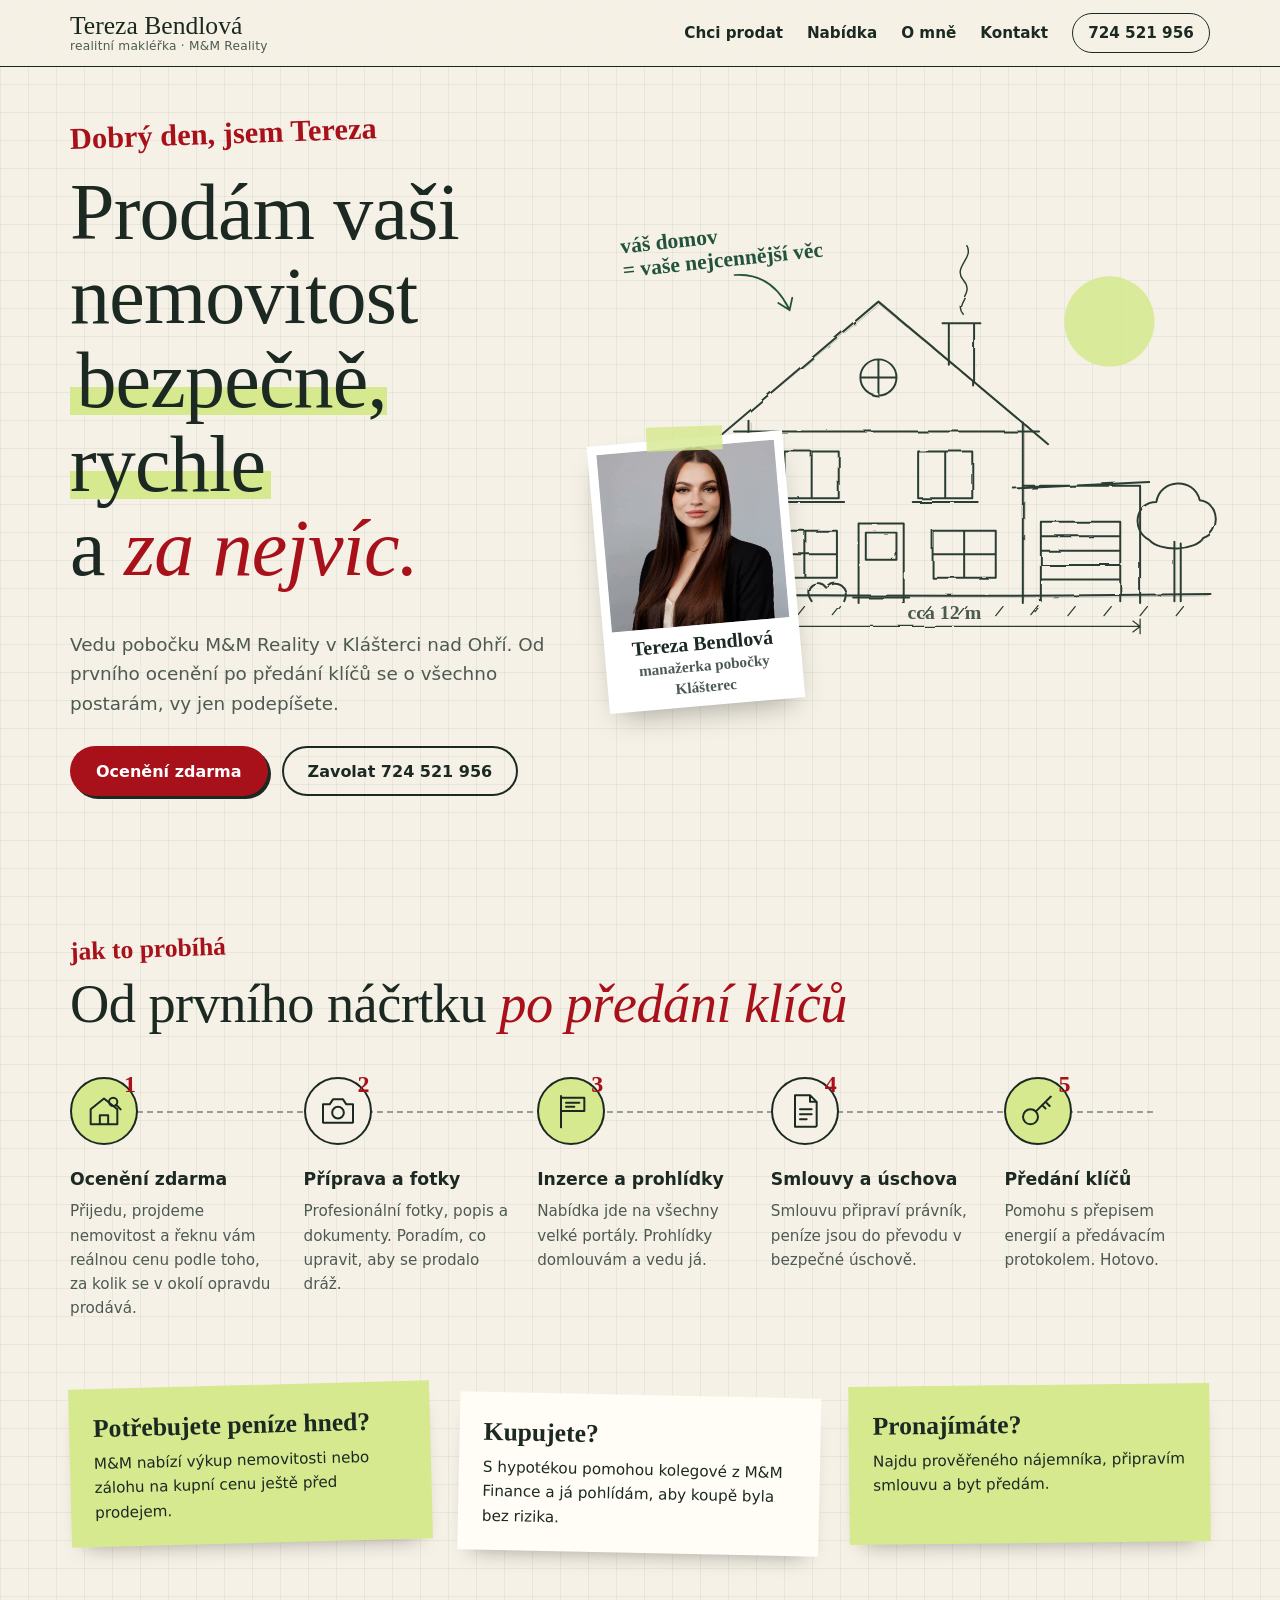
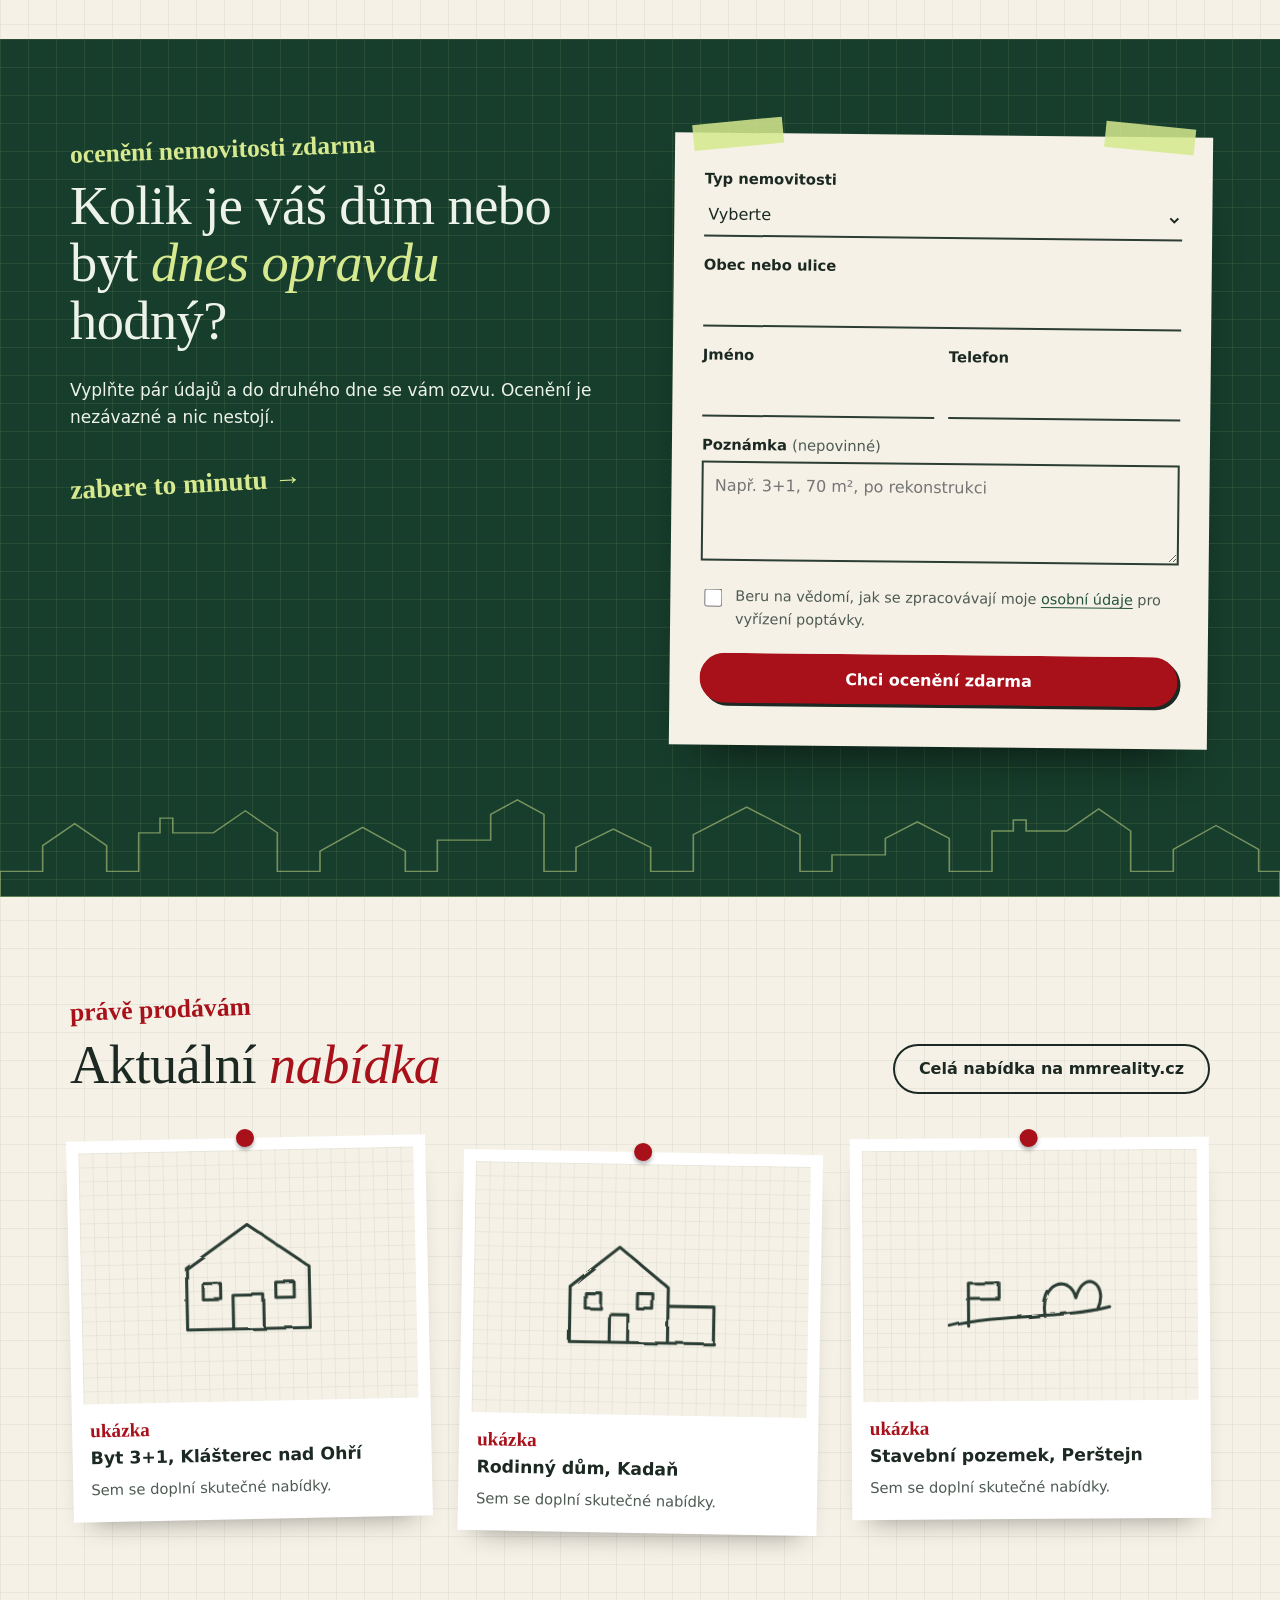
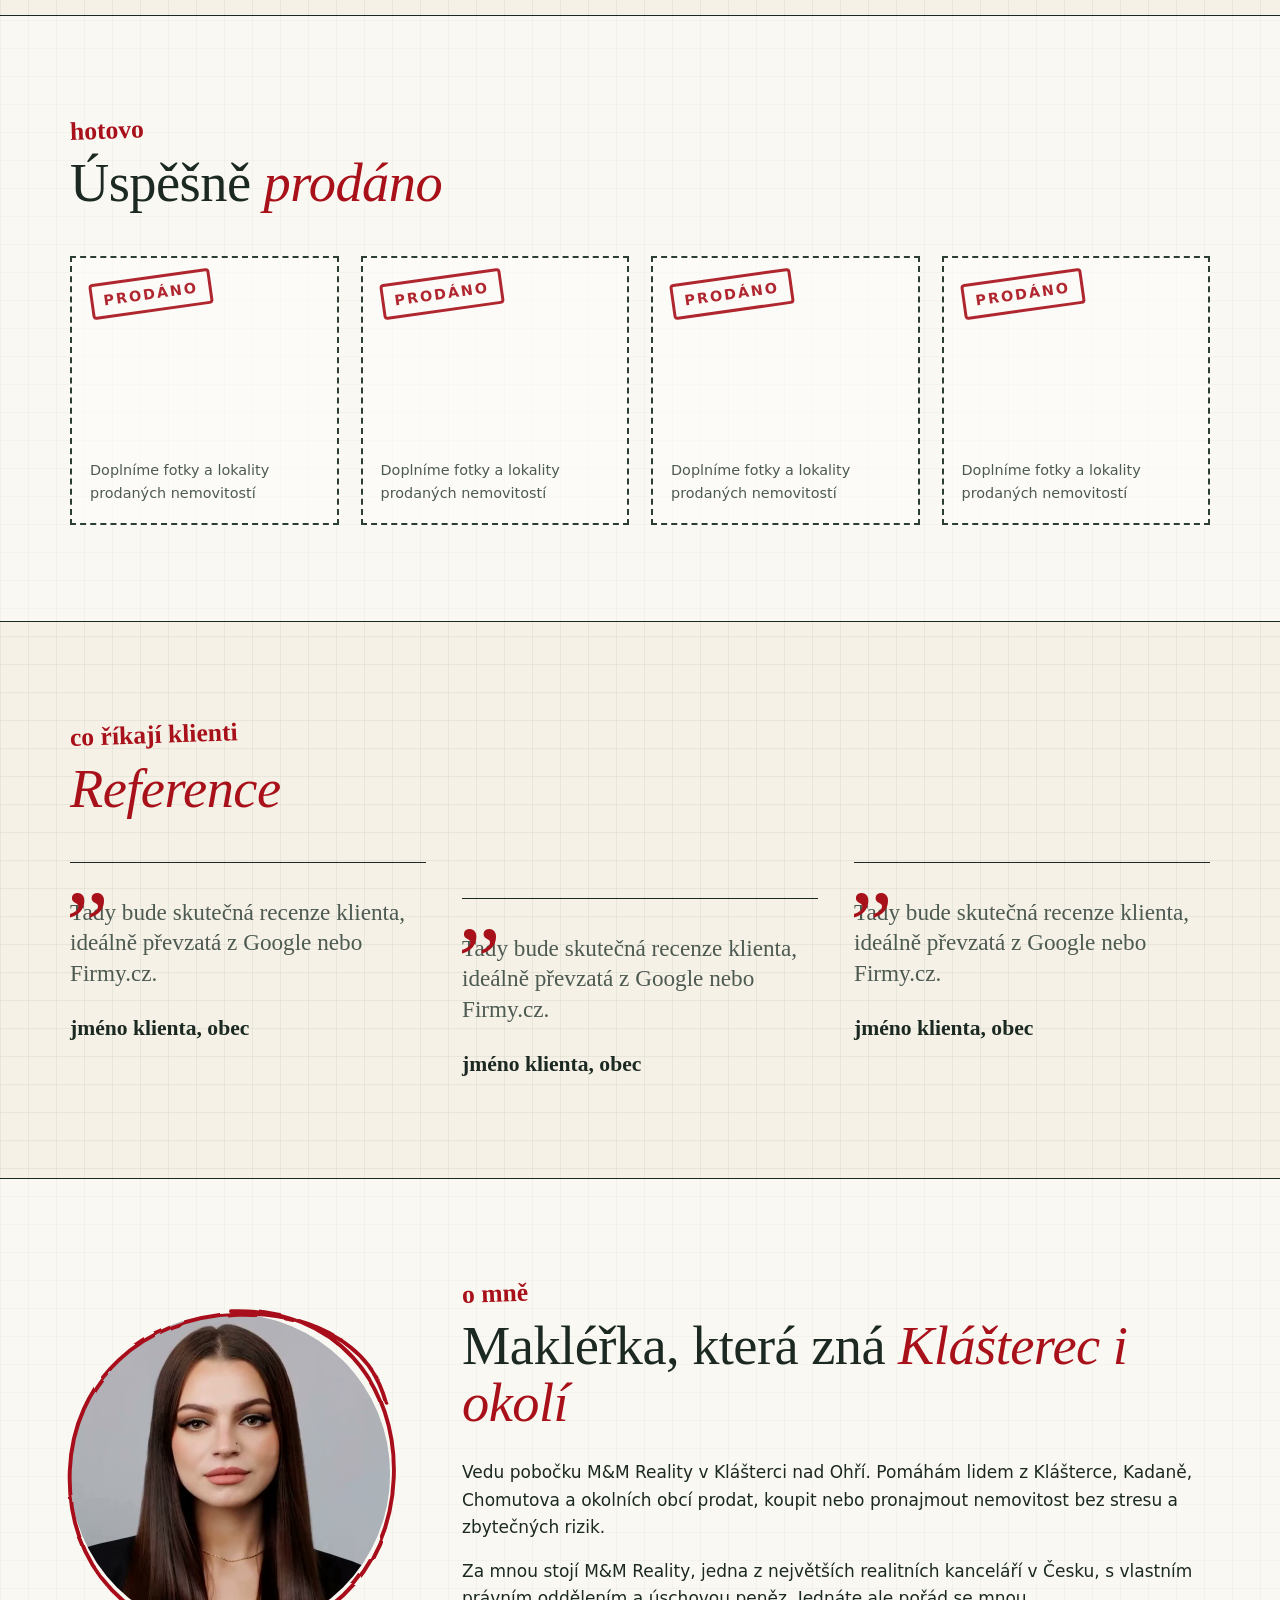
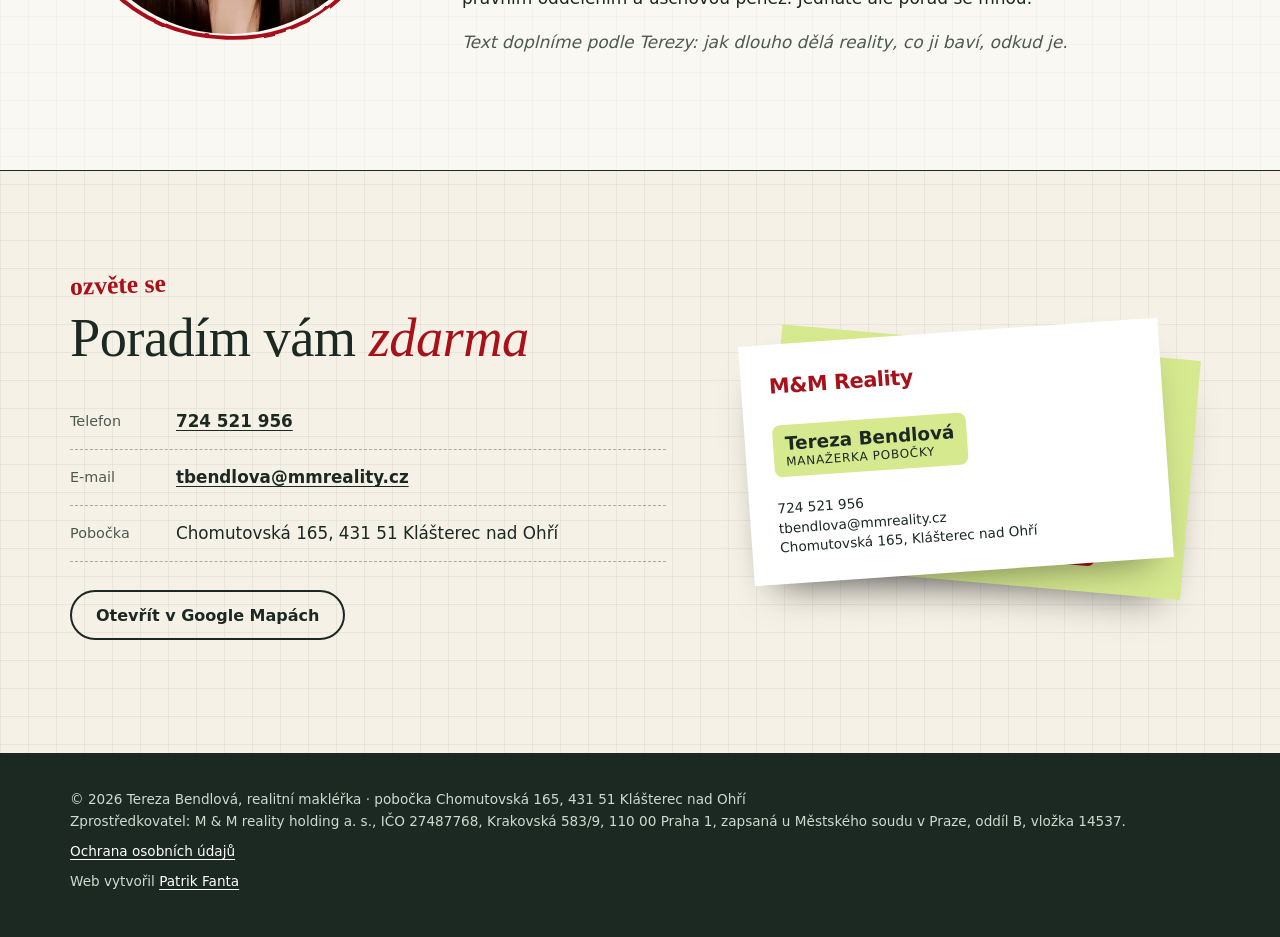
==== commit d0939639: "Polaroid: video Terezy (úsměv, založené ruce, mrknutí), kreslená verze jako záloha Co-Authored-By: C" ====
--- a/index.html
+++ b/index.html
@@ -13,7 +13,7 @@
 <meta name="theme-color" content="#f5f1e6">
 <link rel="icon" href="favicon.svg?v=1" type="image/svg+xml">
 <link rel="stylesheet" href="css/fonts.css?v=2">
-<link rel="stylesheet" href="css/style.css?v=7">
+<link rel="stylesheet" href="css/style.css?v=8">
 <script type="application/ld+json">
 {
   "@context": "https://schema.org",
@@ -96,7 +96,7 @@
       <svg class="note-arrow" viewBox="0 0 80 60" aria-hidden="true"><path d="M4 8 C30 6 52 18 66 46 M54 40 L67 48 L70 34"/></svg>
 
       <figure class="polaroid">
-        <img src="img/tereza-kreslena.svg?v=5" width="220" height="238" alt="Kreslená Tereza Bendlová se usmívá, má založené ruce a mrká">
+        <video src="img/tereza-polaroid.mp4?v=1" poster="img/tereza-polaroid.jpg?v=1" width="600" height="600" autoplay muted playsinline preload="auto" aria-label="Tereza Bendlová se usměje, založí ruce a mrkne"></video>
         <figcaption class="hand">Tereza Bendlová<br><span>manažerka pobočky Klášterec</span></figcaption>
       </figure>
     </div>
@@ -293,6 +293,6 @@
   </div>
 </footer>
 
-<script src="js/main.js?v=2"></script>
+<script src="js/main.js?v=3"></script>
 </body>
 </html>
--- a/css/style.css
+++ b/css/style.css
@@ -86,7 +86,8 @@
 .note-arrow { position: absolute; top: 11%; left: 17%; width: 70px; fill: none; stroke: var(--green-2); stroke-width: 2; stroke-linecap: round; }
 .polaroid { position: absolute; left: -6%; bottom: -10px; width: 34%; margin: 0; background: #fff; padding: 9px 9px 0; box-shadow: 0 14px 30px -12px rgba(0, 0, 0, .35); transform: rotate(-5deg); }
 .polaroid::before { content: ""; position: absolute; top: -12px; left: 50%; width: 76px; height: 24px; margin-left: -38px; background: rgba(214, 233, 143, .8); transform: rotate(3deg); }
-.polaroid img { aspect-ratio: 1; object-fit: cover; object-position: top; width: 100%; }
+.polaroid img, .polaroid video { display: block; aspect-ratio: 1; object-fit: cover; object-position: top; width: 100%; height: auto; background: #c9cbd0; }
+.polaroid video { cursor: pointer; }
 .polaroid figcaption { font-size: 1.25rem; line-height: 1.05; padding: 8px 2px 10px; text-align: center; }
 .polaroid figcaption span { font-size: .95rem; color: var(--muted); }
 
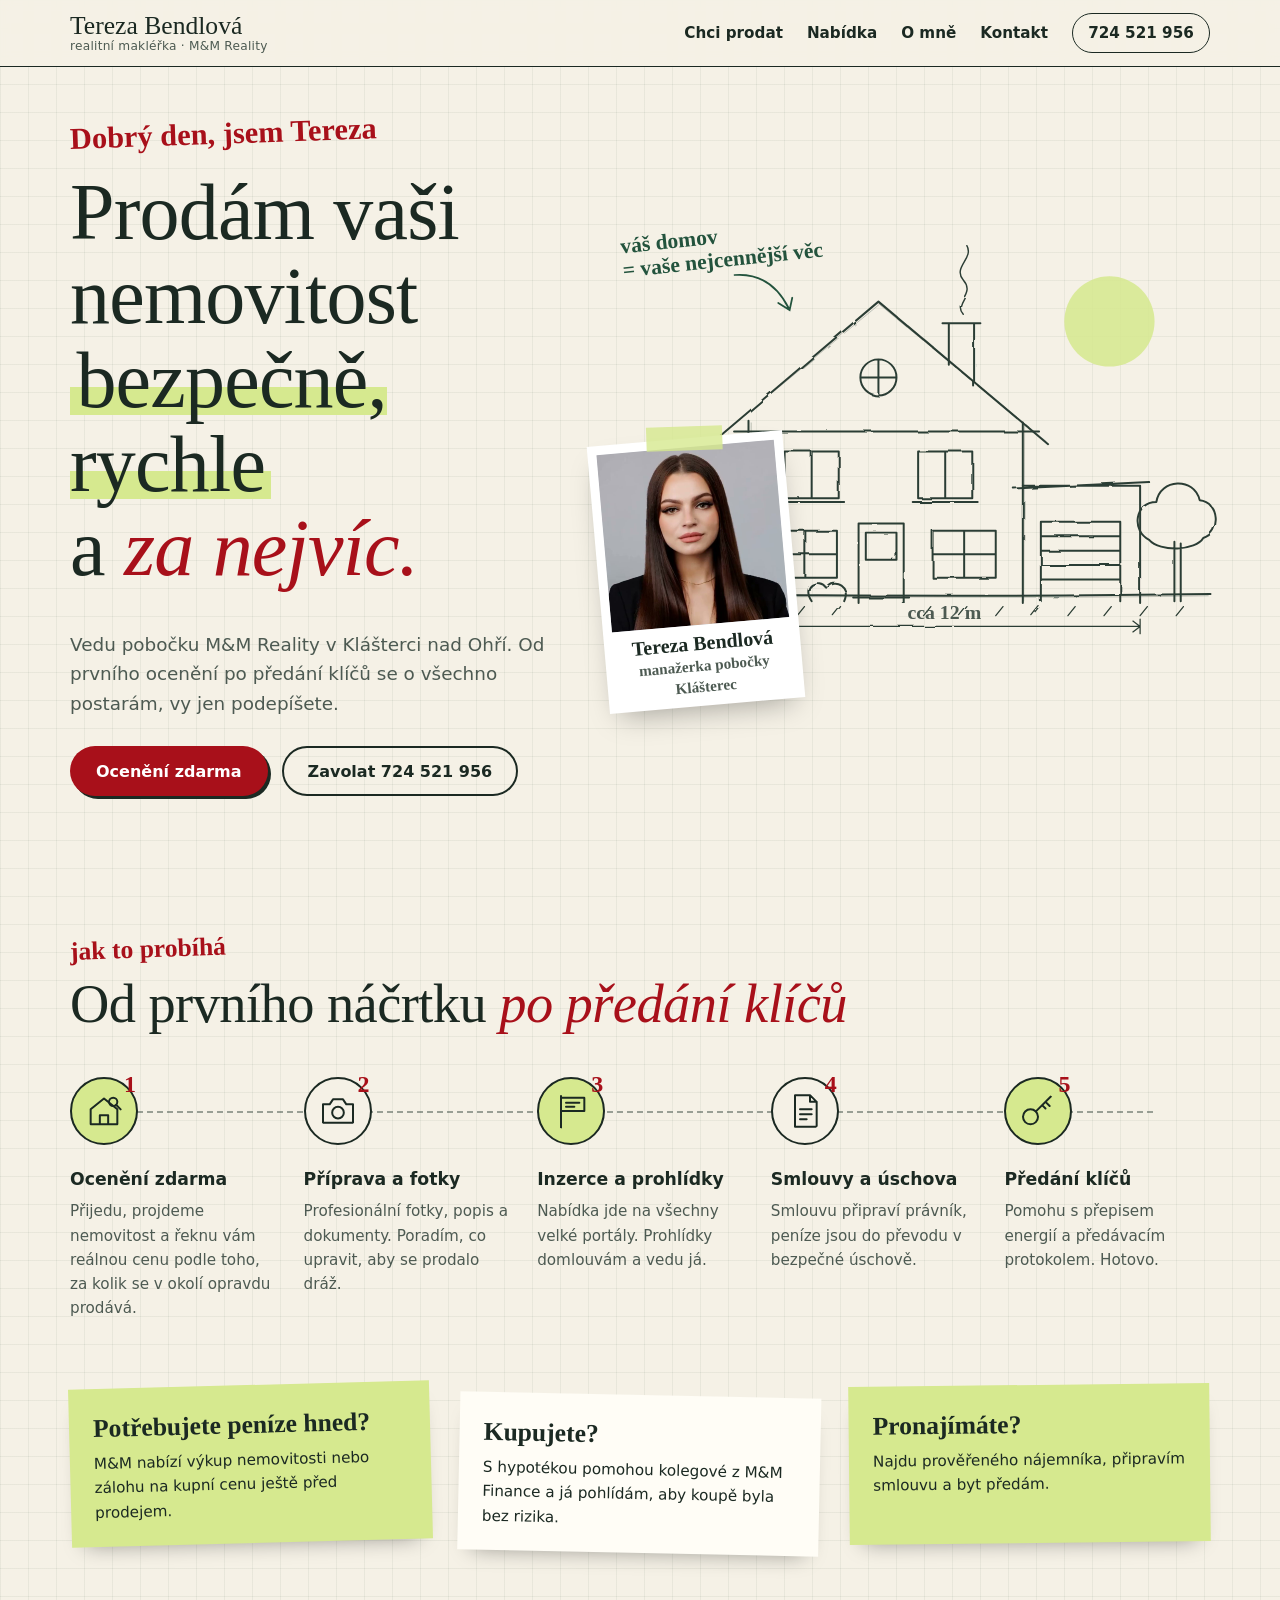
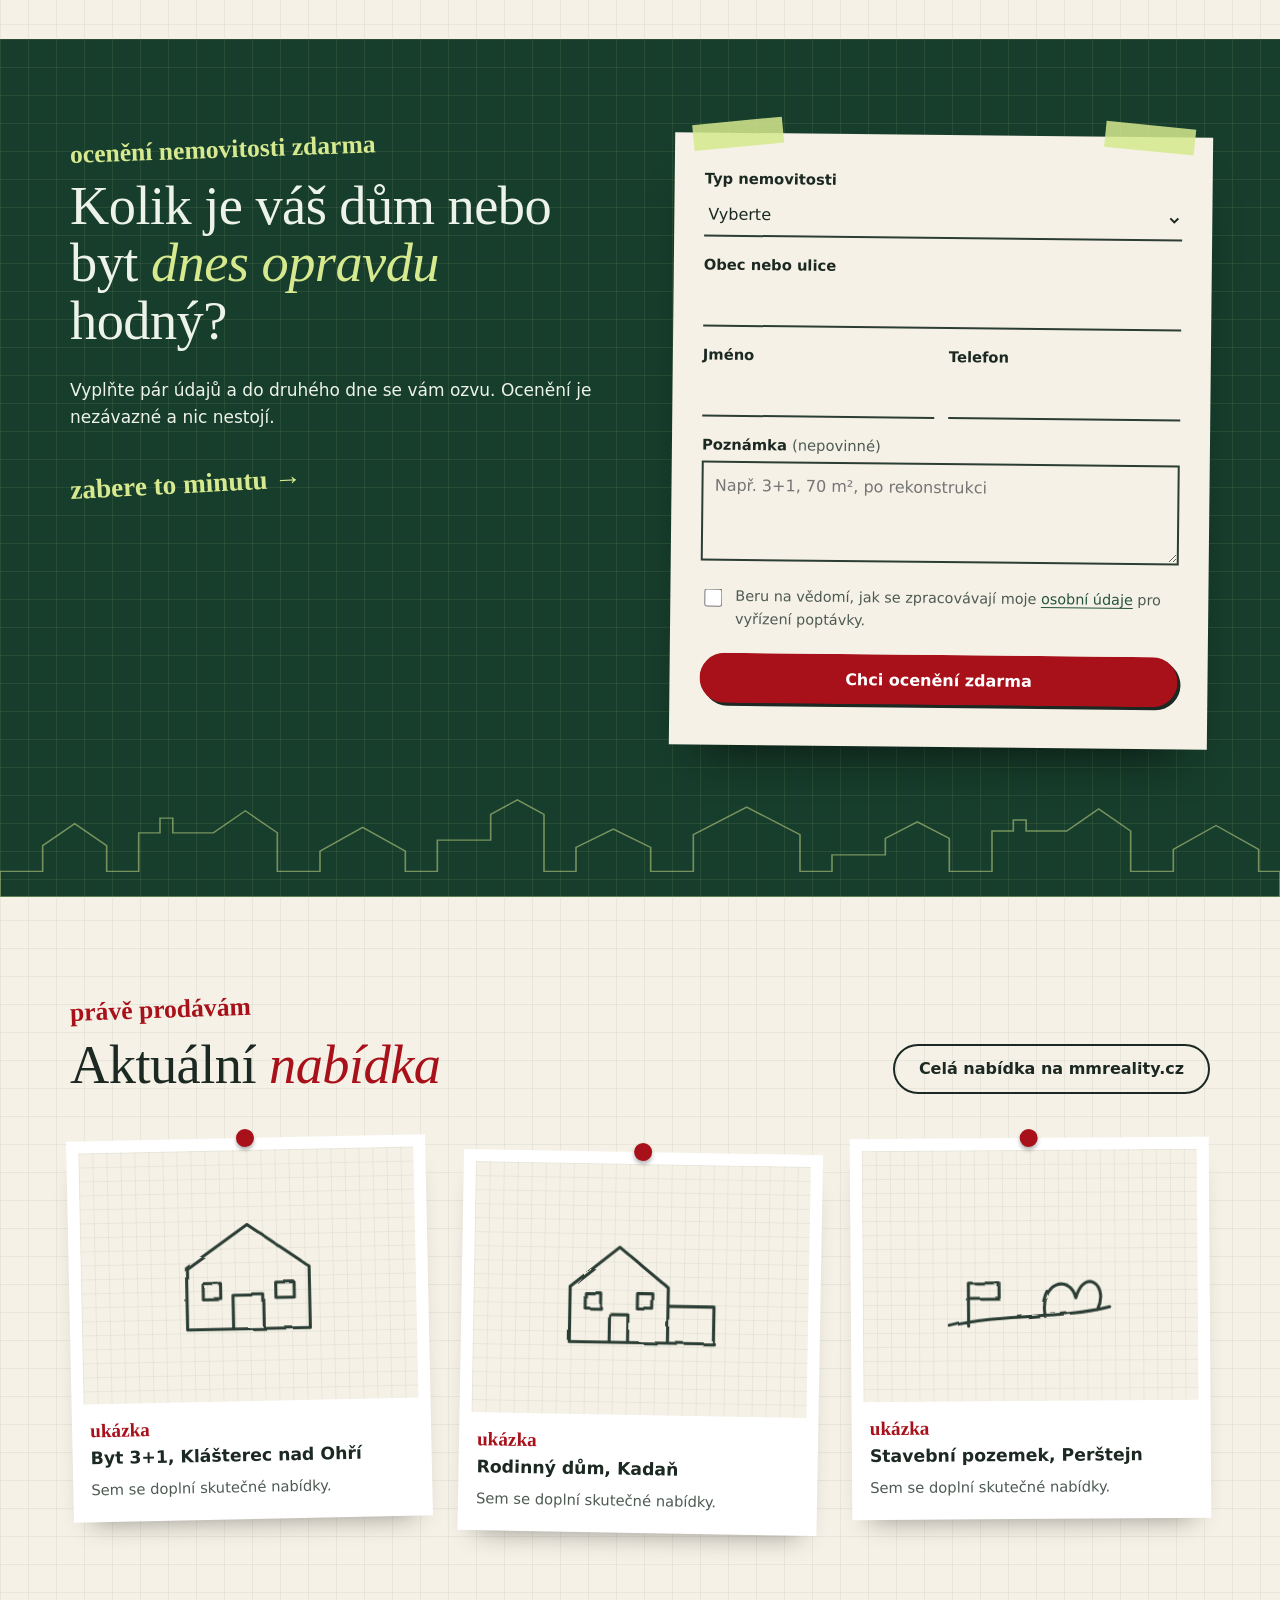
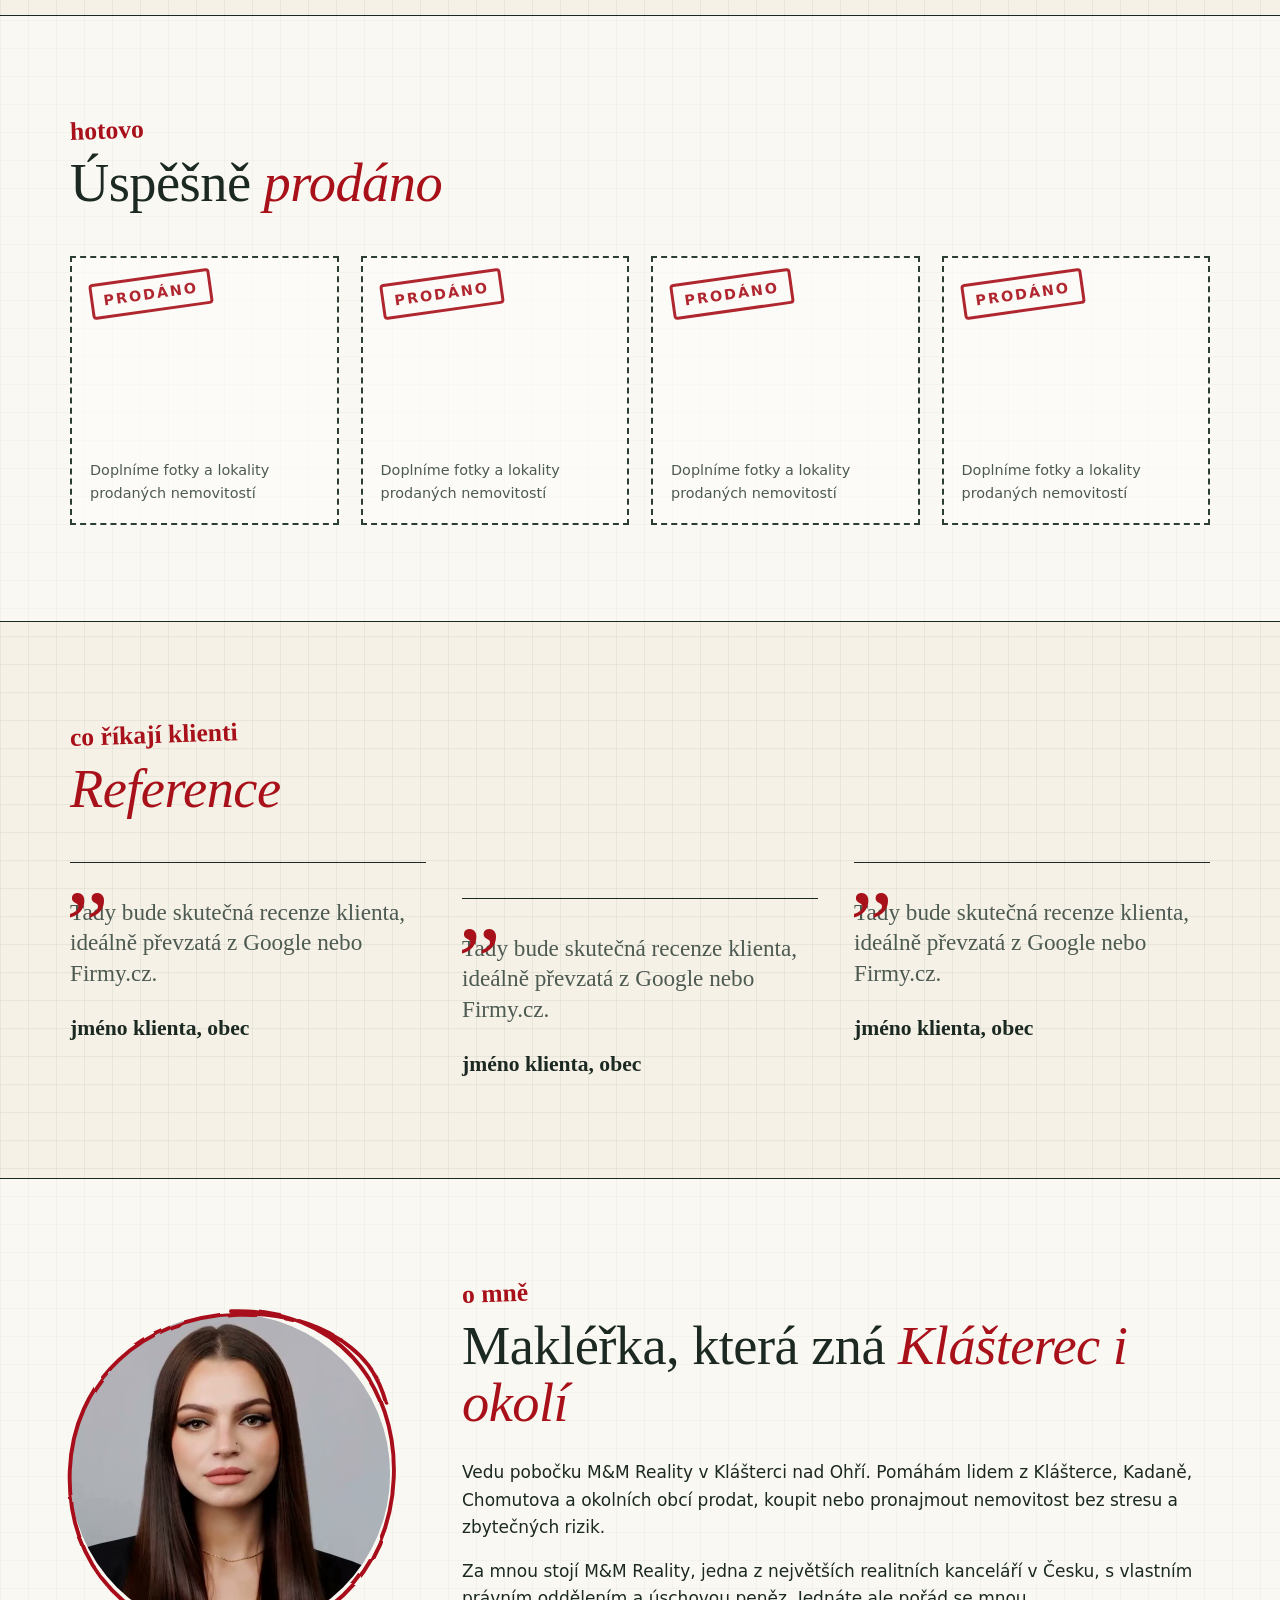
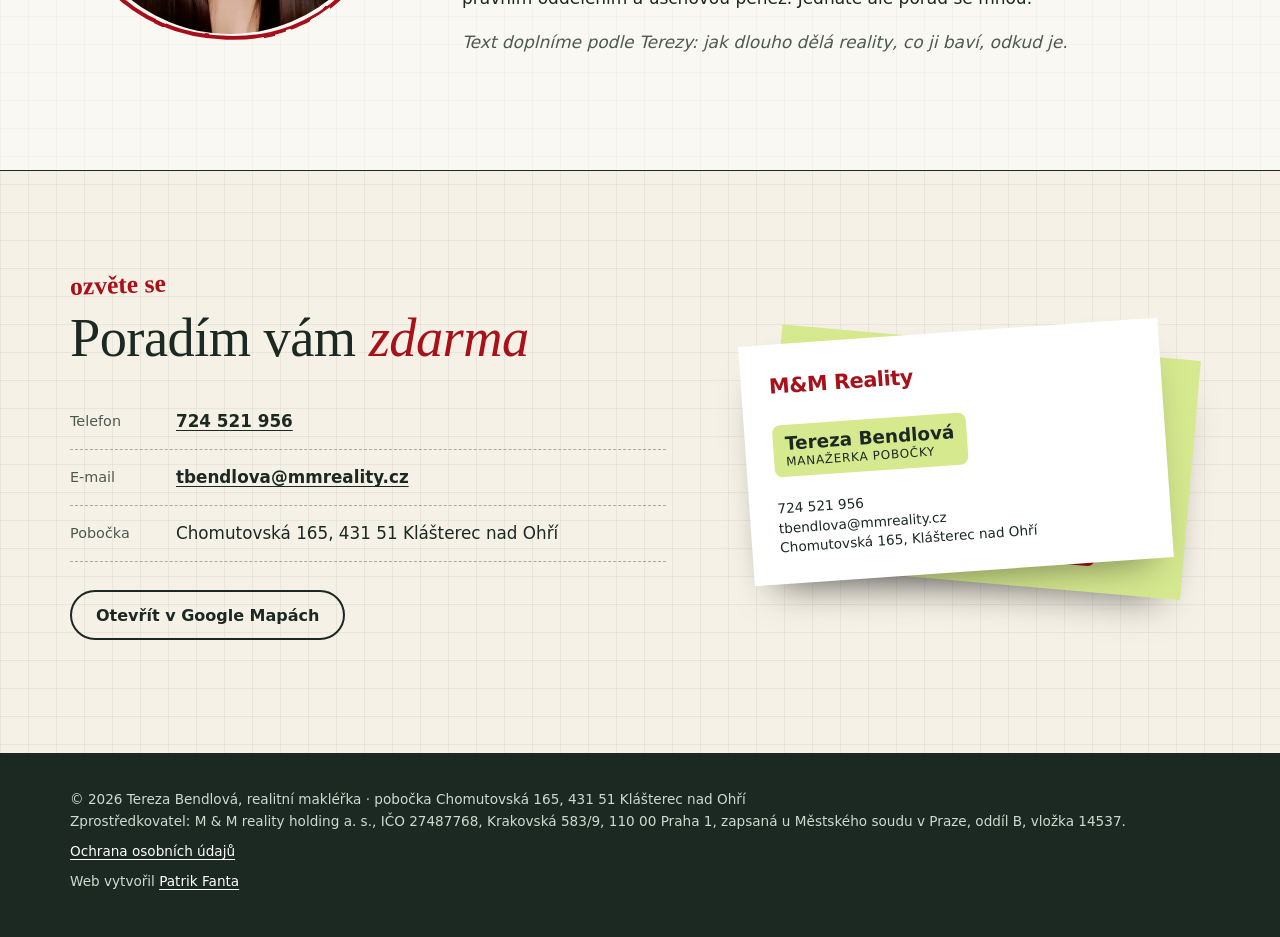
==== commit 0449e7f8: "Polaroid: stejné video jako v sekci O mně (smyčka s úsměvem) Co-Authored-By: Claude Opus 5.5 <norepl" ====
--- a/index.html
+++ b/index.html
@@ -13,7 +13,7 @@
 <meta name="theme-color" content="#f5f1e6">
 <link rel="icon" href="favicon.svg?v=1" type="image/svg+xml">
 <link rel="stylesheet" href="css/fonts.css?v=2">
-<link rel="stylesheet" href="css/style.css?v=8">
+<link rel="stylesheet" href="css/style.css?v=9">
 <script type="application/ld+json">
 {
   "@context": "https://schema.org",
@@ -96,7 +96,7 @@
       <svg class="note-arrow" viewBox="0 0 80 60" aria-hidden="true"><path d="M4 8 C30 6 52 18 66 46 M54 40 L67 48 L70 34"/></svg>
 
       <figure class="polaroid">
-        <video src="img/tereza-polaroid.mp4?v=1" poster="img/tereza-polaroid.jpg?v=1" width="600" height="600" autoplay muted playsinline preload="auto" aria-label="Tereza Bendlová se usměje, založí ruce a mrkne"></video>
+        <video src="img/tereza-video.mp4?v=1" poster="img/tereza-video.jpg?v=1" width="640" height="640" autoplay muted loop playsinline preload="metadata" aria-label="Tereza Bendlová se usměje"></video>
         <figcaption class="hand">Tereza Bendlová<br><span>manažerka pobočky Klášterec</span></figcaption>
       </figure>
     </div>
@@ -293,6 +293,6 @@
   </div>
 </footer>
 
-<script src="js/main.js?v=3"></script>
+<script src="js/main.js?v=4"></script>
 </body>
 </html>
--- a/css/style.css
+++ b/css/style.css
@@ -87,7 +87,6 @@
 .polaroid { position: absolute; left: -6%; bottom: -10px; width: 34%; margin: 0; background: #fff; padding: 9px 9px 0; box-shadow: 0 14px 30px -12px rgba(0, 0, 0, .35); transform: rotate(-5deg); }
 .polaroid::before { content: ""; position: absolute; top: -12px; left: 50%; width: 76px; height: 24px; margin-left: -38px; background: rgba(214, 233, 143, .8); transform: rotate(3deg); }
 .polaroid img, .polaroid video { display: block; aspect-ratio: 1; object-fit: cover; object-position: top; width: 100%; height: auto; background: #c9cbd0; }
-.polaroid video { cursor: pointer; }
 .polaroid figcaption { font-size: 1.25rem; line-height: 1.05; padding: 8px 2px 10px; text-align: center; }
 .polaroid figcaption span { font-size: .95rem; color: var(--muted); }
 
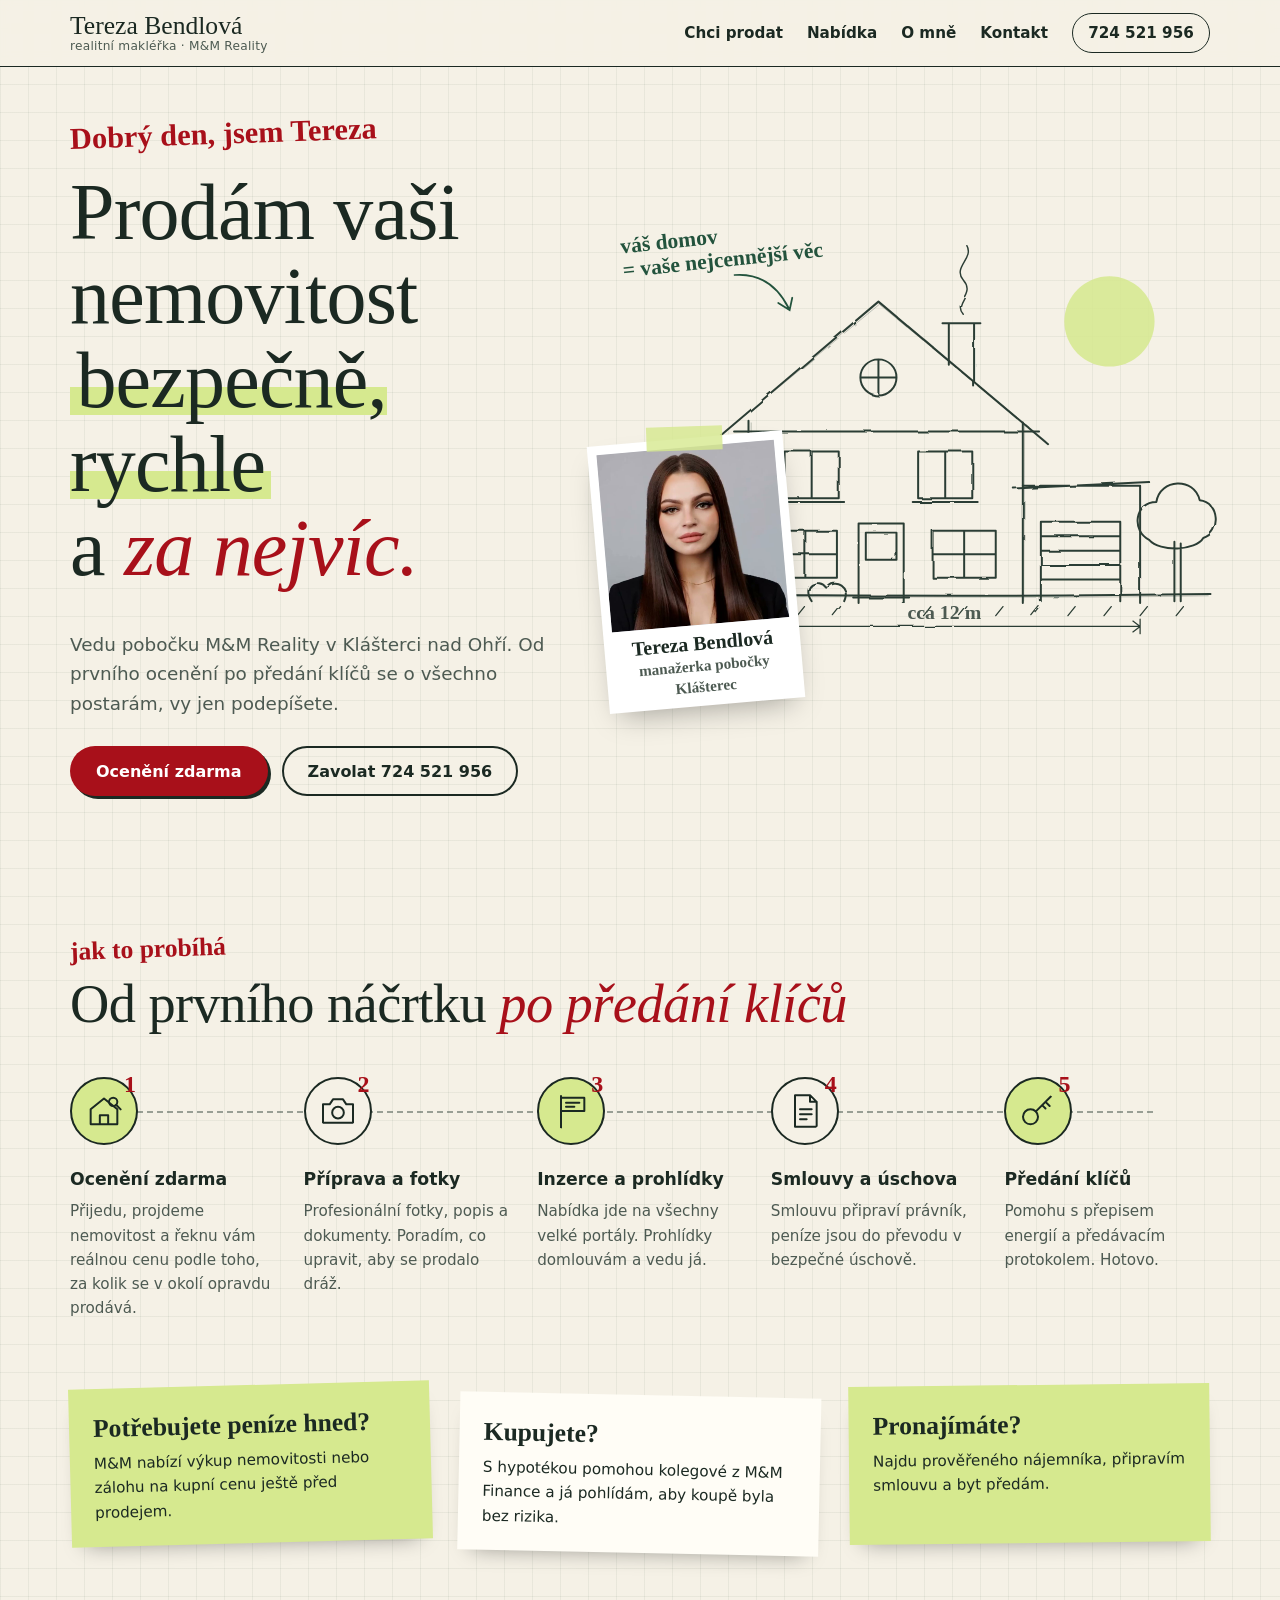
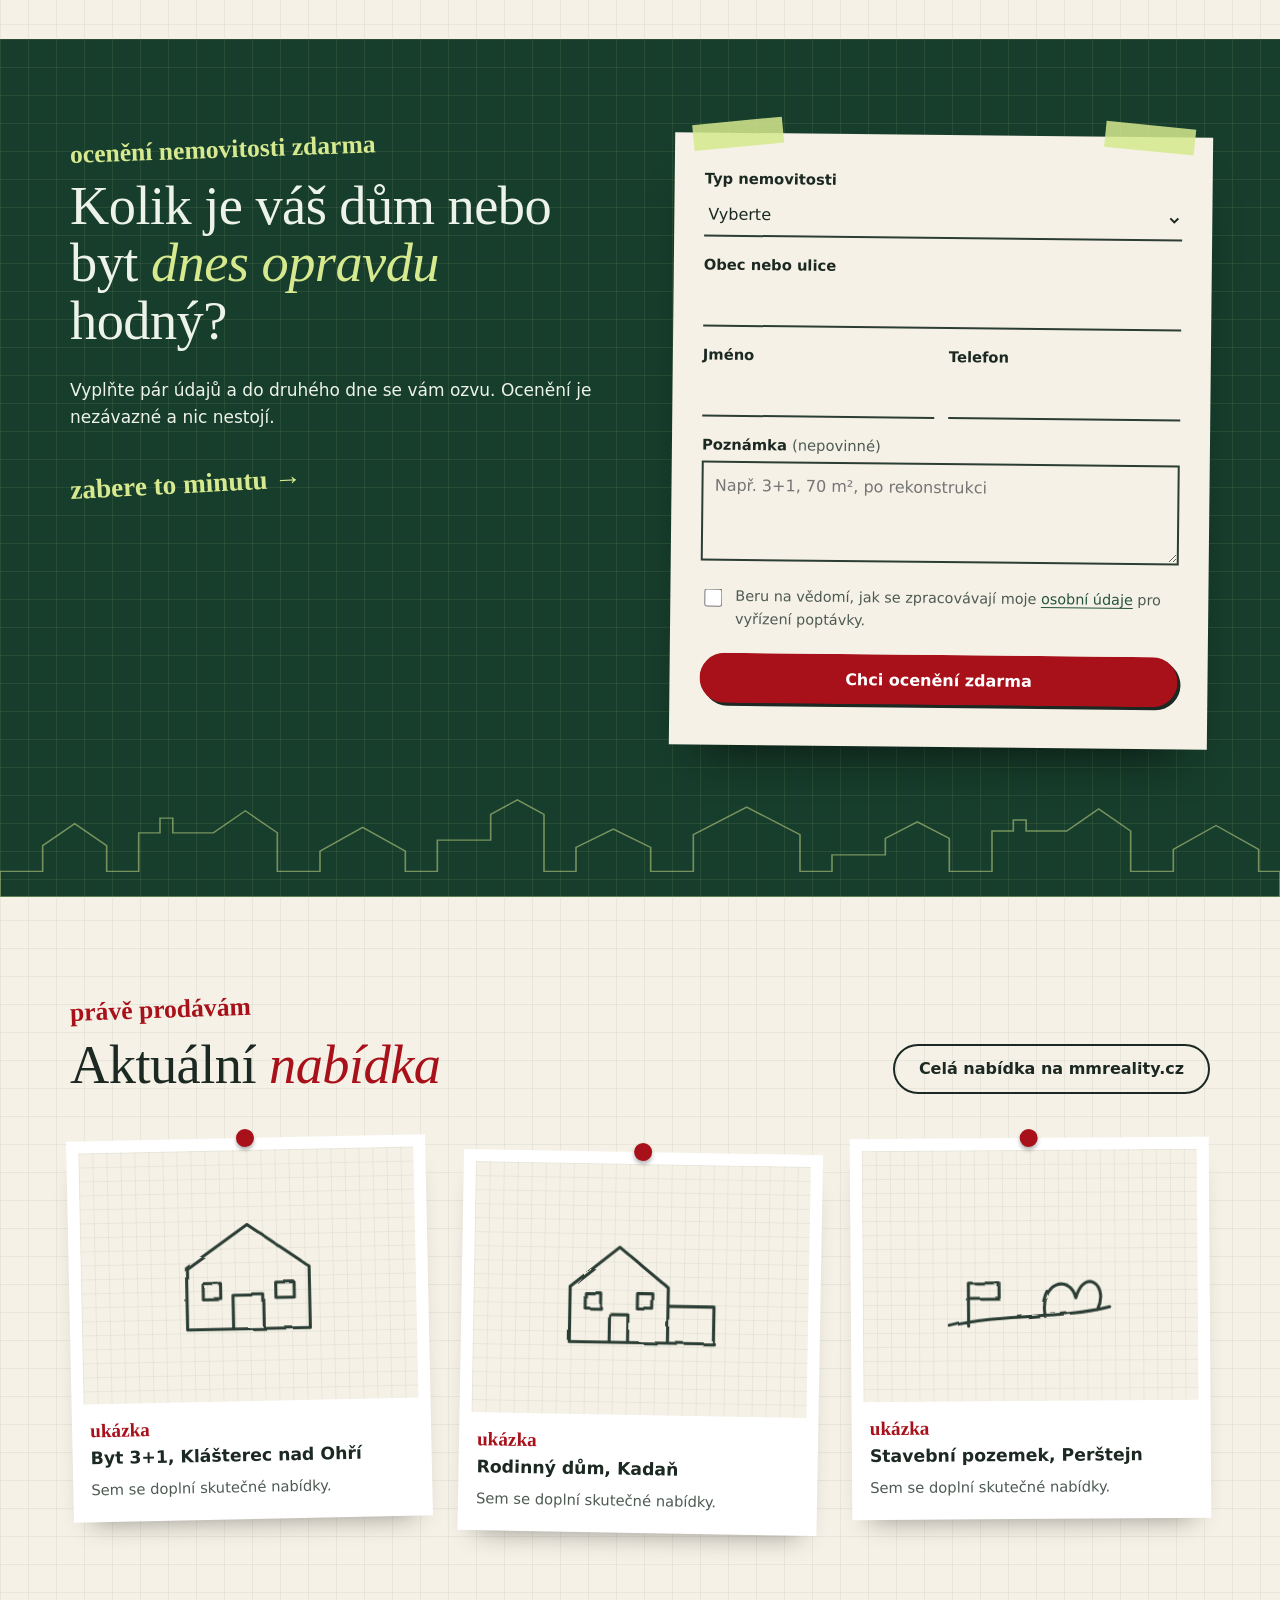
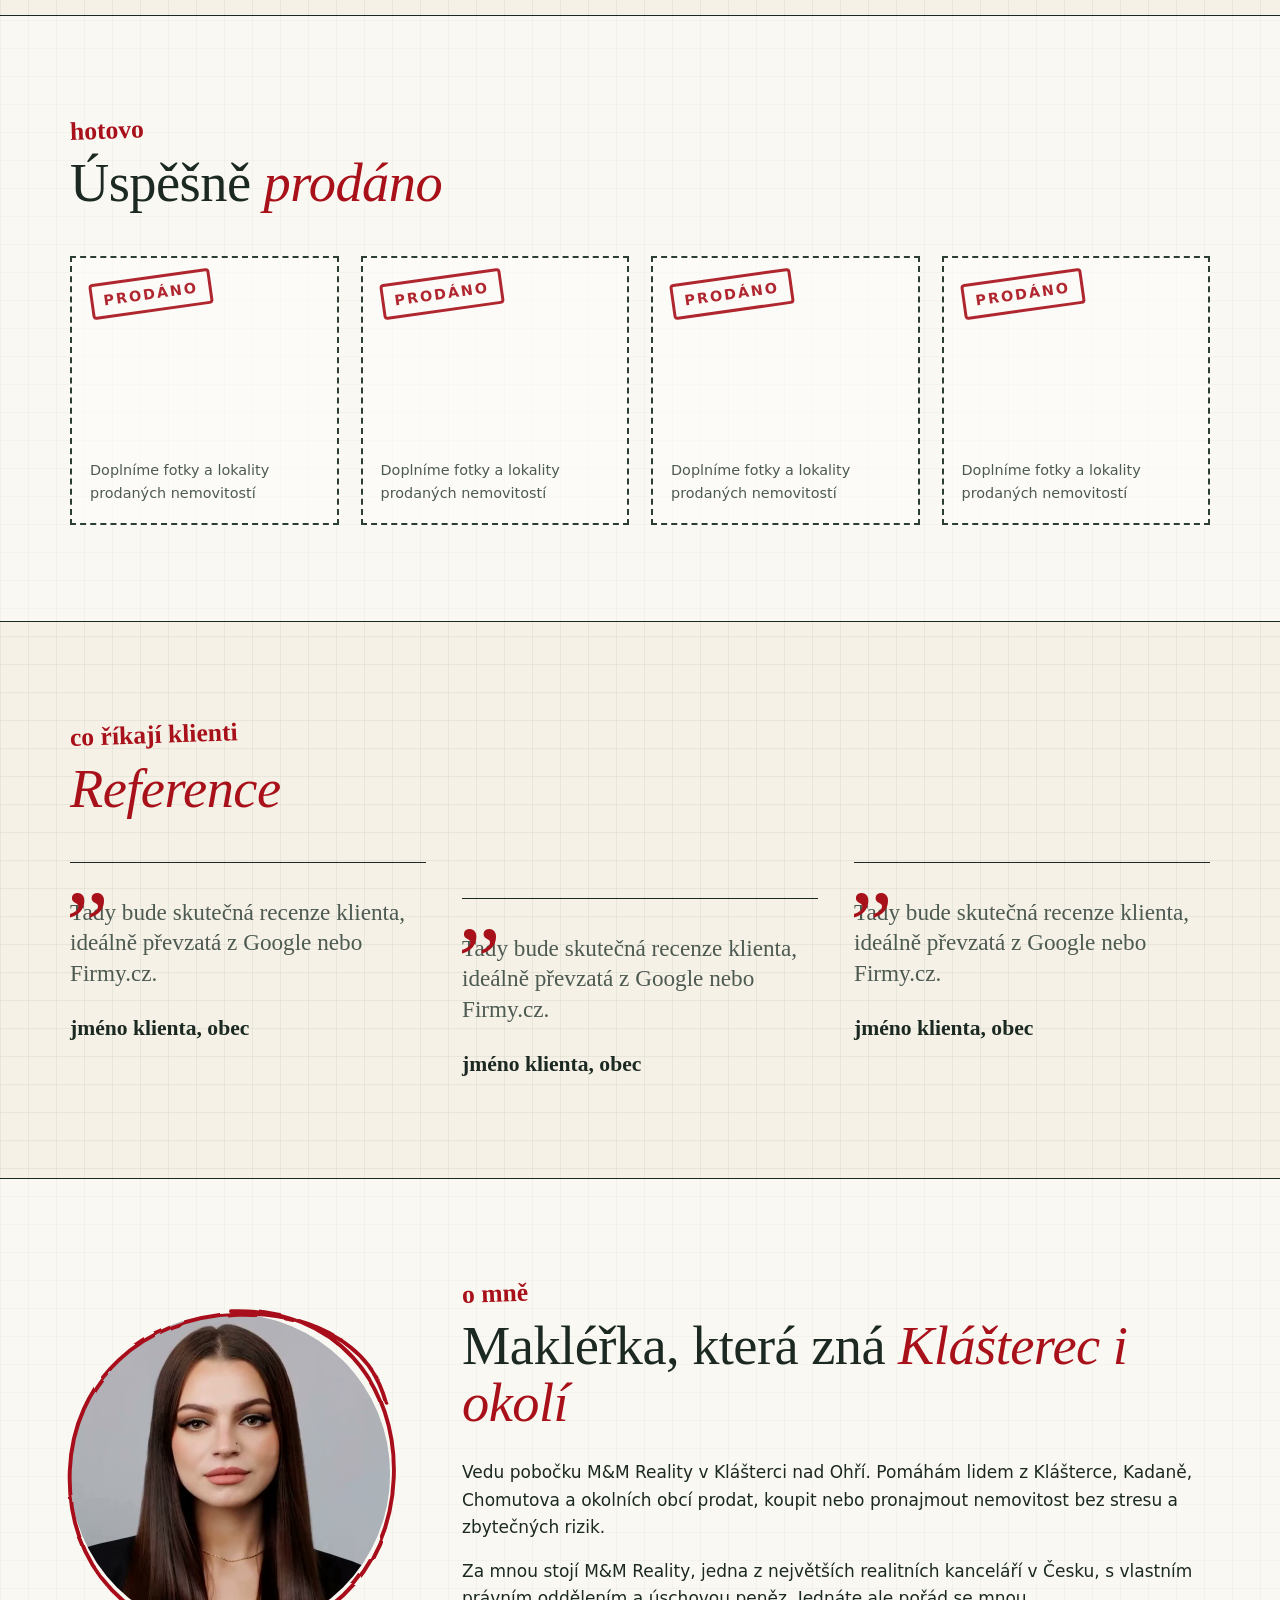
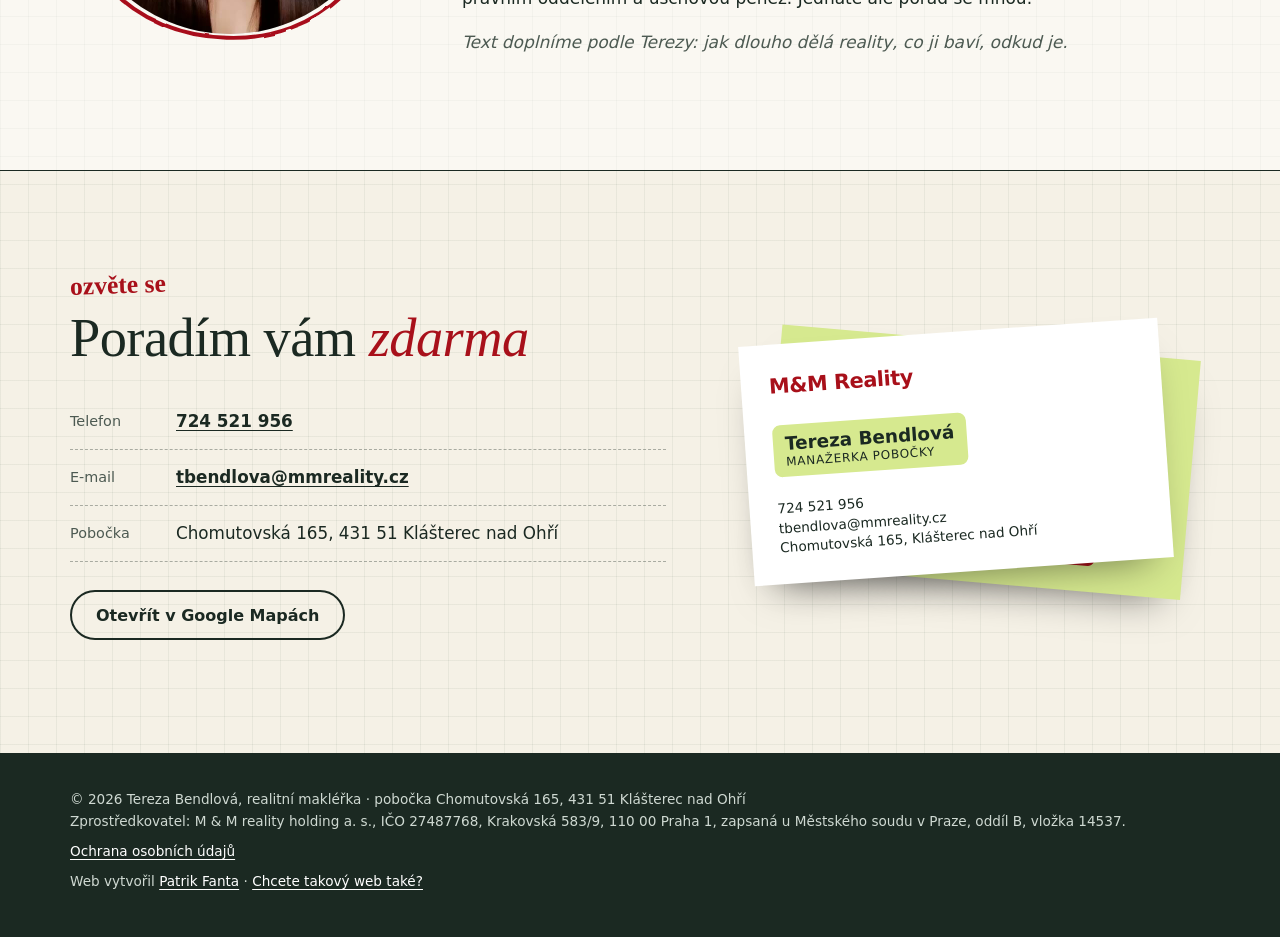
==== commit 9ea4cb9b: "Patička: výzva Chcete takový web také? s odkazem a sledováním ref Co-Authored-By: Claude Sonnet 5.5 " ====
--- a/index.html
+++ b/index.html
@@ -289,7 +289,7 @@
   <div class="wrap foot__inner">
     <p>© <span id="rok">2026</span> Tereza Bendlová, realitní makléřka · pobočka Chomutovská 165, 431 51 Klášterec nad Ohří<br>Zprostředkovatel: M &amp; M reality holding a. s., IČO 27487768, Krakovská 583/9, 110 00 Praha 1, zapsaná u Městského soudu v Praze, oddíl B, vložka 14537.</p>
     <p class="foot__links"><a href="ochrana-osobnich-udaju.html">Ochrana osobních údajů</a></p>
-    <p class="foot__made">Web vytvořil <a href="https://patrikfanta.cz/" target="_blank" rel="noopener">Patrik Fanta</a></p>
+    <p class="foot__made">Web vytvořil <a href="https://patrikfanta.cz/?ref=bendlova" target="_blank" rel="noopener">Patrik Fanta</a> · <a href="https://patrikfanta.cz/?ref=bendlova" target="_blank" rel="noopener">Chcete takový web také?</a></p>
   </div>
 </footer>
 
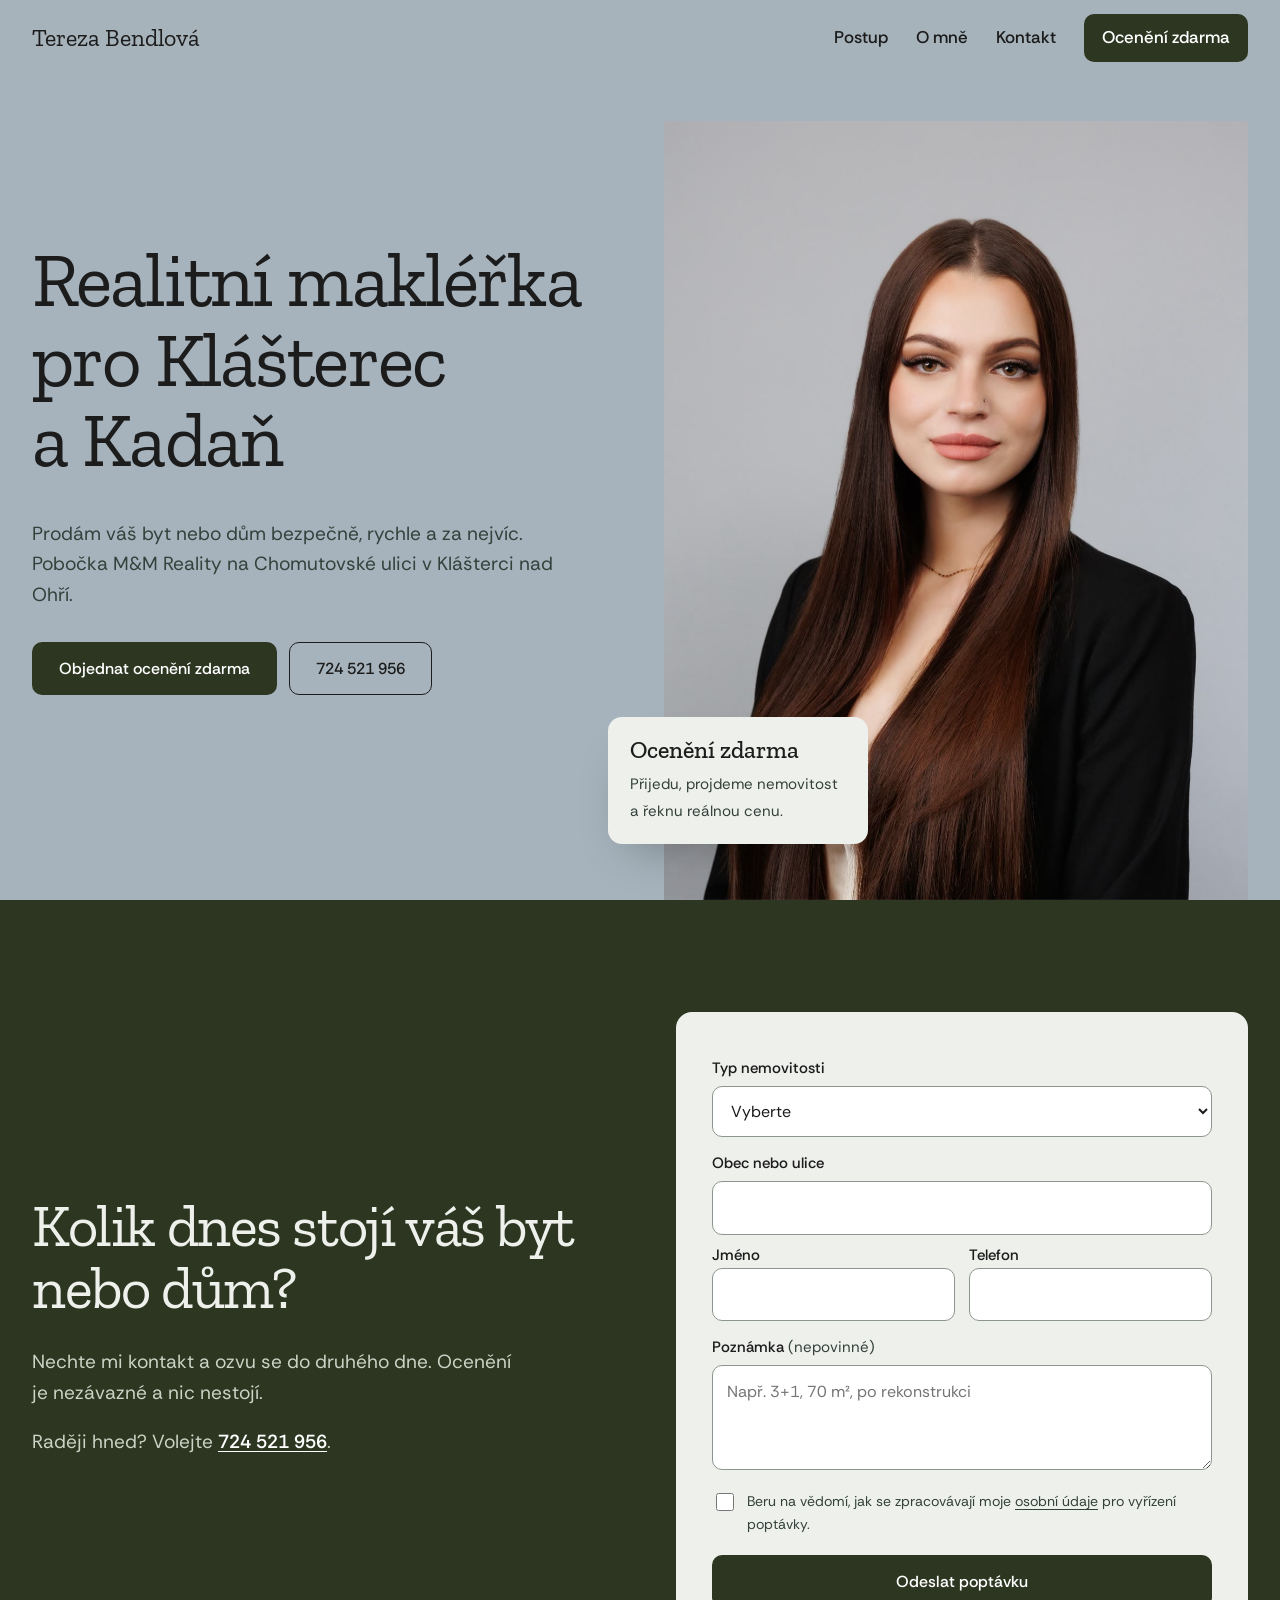
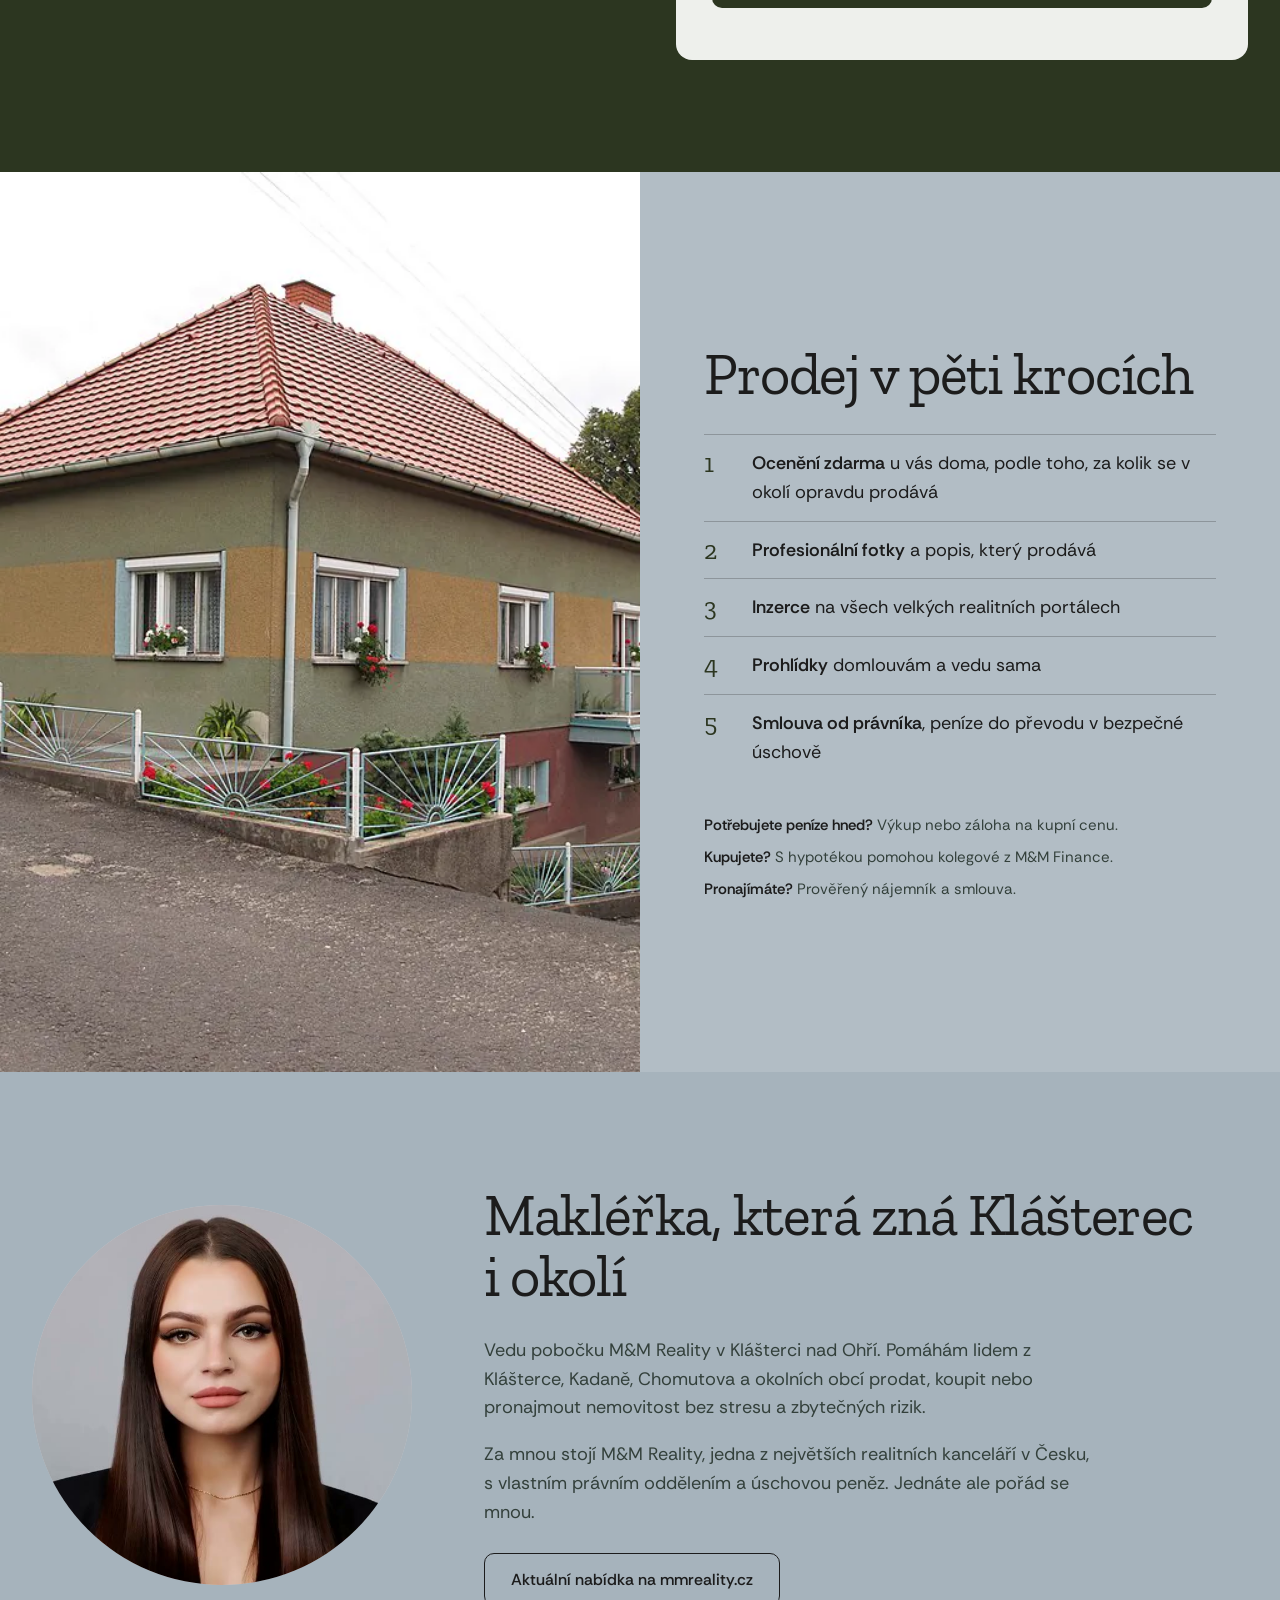
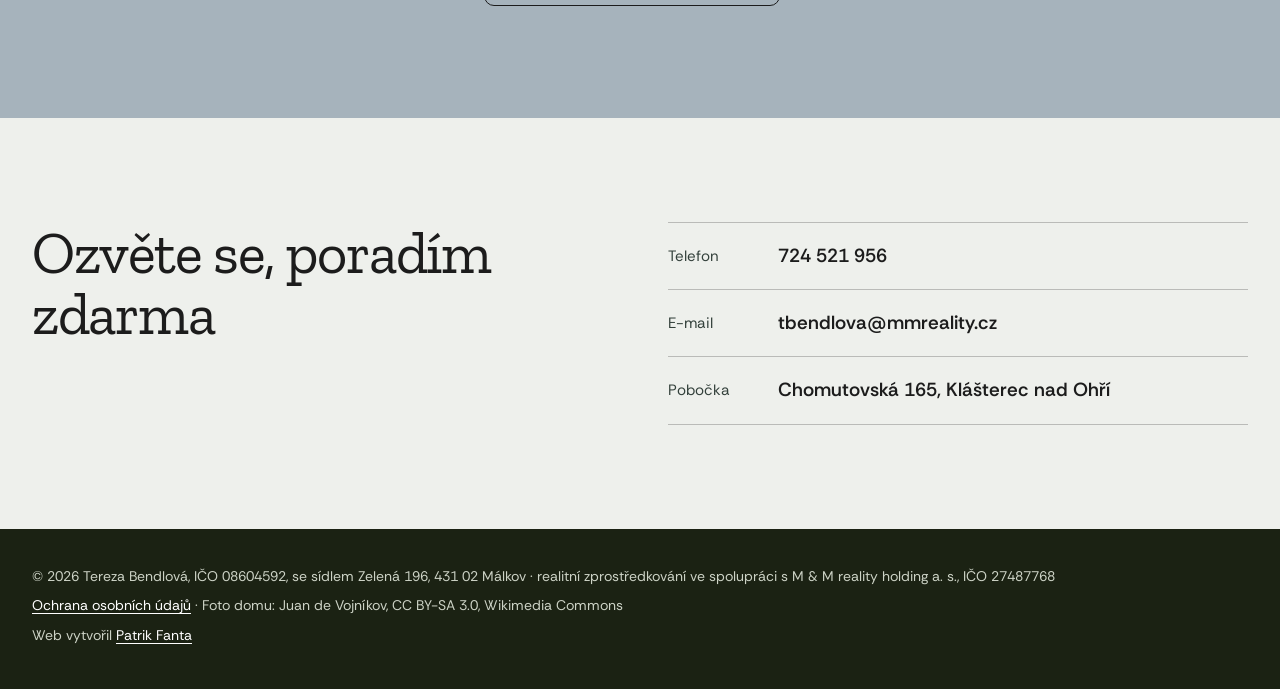
==== commit 5385587f: "Nový vzhled podle návrhu 3 (Portrét): břidlicová a olivová, Zilla Slab, IČO v patičce Co-Authored-By" ====
--- a/index.html
+++ b/index.html
@@ -4,47 +4,40 @@
 <meta charset="utf-8">
 <meta name="viewport" content="width=device-width, initial-scale=1">
 <meta name="robots" content="noindex">
-<title>Reality Klášterec nad Ohří a Kadaň | Tereza Bendlová, M&amp;M Reality</title>
-<meta name="description" content="Prodej a pronájem nemovitostí v Klášterci nad Ohří, Kadani a okolí. Tereza Bendlová, manažerka pobočky M&amp;M Reality. Ocenění nemovitosti zdarma, tel. 724 521 956.">
+<title>Realitní makléřka Klášterec nad Ohří a Kadaň | Tereza Bendlová</title>
+<meta name="description" content="Prodej a pronájem bytů a domů v Klášterci nad Ohří, Kadani a okolí. Tereza Bendlová, pobočka M&amp;M Reality. Ocenění nemovitosti zdarma, tel. 724 521 956.">
 <meta property="og:type" content="website">
-<meta property="og:title" content="Tereza Bendlová – reality Klášterec nad Ohří">
-<meta property="og:description" content="Prodám vaši nemovitost bezpečně, rychle a za nejvíc. Ocenění zdarma.">
+<meta property="og:title" content="Tereza Bendlová – realitní makléřka pro Klášterec a Kadaň">
+<meta property="og:description" content="Prodám váš byt nebo dům bezpečně, rychle a za nejvíc. Ocenění zdarma.">
+<meta property="og:image" content="img/tereza-portret.jpg">
 <meta property="og:locale" content="cs_CZ">
-<meta name="theme-color" content="#f5f1e6">
-<link rel="icon" href="favicon.svg?v=1" type="image/svg+xml">
-<link rel="stylesheet" href="css/fonts.css?v=2">
-<link rel="stylesheet" href="css/style.css?v=9">
+<meta name="theme-color" content="#a6b3bc">
+<link rel="icon" href="favicon.svg?v=2" type="image/svg+xml">
+<link rel="stylesheet" href="css/fonts.css?v=3">
+<link rel="stylesheet" href="css/style.css?v=10">
 <script type="application/ld+json">
 {
   "@context": "https://schema.org",
   "@type": "RealEstateAgent",
-  "name": "Tereza Bendlová – M&M Reality Klášterec nad Ohří",
+  "name": "Tereza Bendlová – realitní makléřka",
   "telephone": "+420724521956",
   "email": "tbendlova@mmreality.cz",
   "address": { "@type": "PostalAddress", "streetAddress": "Chomutovská 165", "addressLocality": "Klášterec nad Ohří", "postalCode": "431 51", "addressCountry": "CZ" },
-  "areaServed": ["Klášterec nad Ohří", "Kadaň", "Chomutov", "Perštejn", "Místo", "Vejprty"]
+  "areaServed": ["Klášterec nad Ohří", "Kadaň", "Chomutov", "Perštejn", "Málkov", "Vejprty"]
 }
 </script>
 </head>
 <body>
 <a class="skip" href="#obsah">Přeskočit na obsah</a>
 
-<svg width="0" height="0" class="defs" aria-hidden="true">
-  <filter id="tuzka"><feTurbulence type="fractalNoise" baseFrequency="0.035" numOctaves="2" seed="4"/><feDisplacementMap in="SourceGraphic" scale="3.2"/></filter>
-</svg>
-
 <header class="top">
   <div class="wrap top__inner">
-    <a class="brand" href="./" aria-label="Tereza Bendlová – úvod">
-      <span class="brand__name">Tereza Bendlová</span>
-      <span class="brand__sub">realitní makléřka · M&amp;M Reality</span>
-    </a>
+    <a class="brand" href="./">Tereza Bendlová</a>
     <nav class="top__nav" aria-label="Hlavní">
-      <a href="#prodej">Chci prodat</a>
-      <a href="#nabidka">Nabídka</a>
+      <a href="#postup">Postup</a>
       <a href="#o-mne">O mně</a>
       <a href="#kontakt">Kontakt</a>
-      <a class="top__tel" href="tel:+420724521956">724 521 956</a>
+      <a class="top__cta" href="#oceneni">Ocenění zdarma</a>
     </nav>
   </div>
 </header>
@@ -53,246 +46,102 @@
 
 <section class="hero">
   <div class="wrap hero__inner">
-    <div class="hero__text">
-      <p class="hand hero__hello">Dobrý den, jsem Tereza</p>
-      <h1>Prodám vaši nemovitost <span class="mark">bezpečně, rychle</span> a&nbsp;<em>za&nbsp;nejvíc.</em></h1>
-      <p class="lead">Vedu pobočku M&amp;M Reality v Klášterci nad Ohří. Od prvního ocenění po předání klíčů se o všechno postarám, vy jen podepíšete.</p>
-      <div class="hero__cta">
-        <a class="btn btn--red" href="#oceneni">Ocenění zdarma</a>
-        <a class="btn btn--line" href="tel:+420724521956">Zavolat 724 521 956</a>
+    <div class="hero__text enter">
+      <h1>Realitní makléřka pro Klášterec a&nbsp;Kadaň</h1>
+      <p>Prodám váš byt nebo dům bezpečně, rychle a za nejvíc. Pobočka M&amp;M Reality na Chomutovské ulici v Klášterci nad Ohří.</p>
+      <div class="hero__btns">
+        <a class="btn btn--olive" href="#oceneni">Objednat ocenění zdarma</a>
+        <a class="btn btn--line" href="tel:+420724521956">724 521 956</a>
       </div>
     </div>
-
-    <div class="hero__art">
-      <svg class="sketch" viewBox="0 0 640 480" role="img" aria-label="Náčrtek rodinného domu">
-        <circle class="sketch__sun" cx="528" cy="118" r="50"/>
-        <g class="sketch__lines" filter="url(#tuzka)">
-          <path pathLength="1" d="M0 422 C150 419 300 425 640 420"/>
-          <path pathLength="1" d="M128 228 L128 430 M432 230 L432 430"/>
-          <path pathLength="1" d="M88 252 L272 96 L460 254"/>
-          <path pathLength="1" d="M112 240 L450 240"/>
-          <path pathLength="1" d="M350 166 L350 120 L378 120 L378 190 M343 120 L385 120"/>
-          <path pathLength="1" d="M252 180 a20 20 0 1 0 40 0 a20 20 0 1 0 -40 0 M252 180 L292 180 M272 160 L272 200"/>
-          <path pathLength="1" d="M168 262 h60 v52 h-60 z M198 262 v52 M162 318 h72"/>
-          <path pathLength="1" d="M316 262 h60 v52 h-60 z M346 262 v52 M310 318 h72"/>
-          <path pathLength="1" d="M156 350 h70 v52 h-70 z M191 350 v52 M156 376 h70"/>
-          <path pathLength="1" d="M332 350 h70 v52 h-70 z M367 350 v52 M332 376 h70"/>
-          <path pathLength="1" d="M250 430 L250 342 L300 342 L300 430 M258 352 h34 v30 h-34 z M244 424 h62"/>
-          <path pathLength="1" d="M432 300 L562 300 L562 430 M422 303 L572 296"/>
-          <path pathLength="1" d="M452 428 L452 340 L540 340 L540 428 M452 356 h88 M452 372 h88 M452 388 h88 M452 404 h88"/>
-          <path pathLength="1" d="M600 428 L600 362 M607 428 L607 364 M572 360 C552 350 556 318 580 318 C584 292 622 290 628 316 C650 318 652 352 632 358 C624 372 584 374 572 360 Z"/>
-          <path pathLength="1" d="M12 400 L106 400 M12 414 L106 414 M20 428 V394 l5 -7 l5 7 V428 M44 428 V394 l5 -7 l5 7 V428 M68 428 V394 l5 -7 l5 7 V428 M92 428 V394 l5 -7 l5 7 V428"/>
-          <path pathLength="1" d="M198 428 C186 410 206 402 214 413 C222 400 242 412 234 428"/>
-          <path pathLength="1" class="thin" d="M30 434 l-8 10 M70 434 l-8 10 M110 434 l-8 10 M150 434 l-8 10 M190 434 l-8 10 M230 434 l-8 10 M330 434 l-8 10 M370 434 l-8 10 M410 434 l-8 10 M450 434 l-8 10 M490 434 l-8 10 M530 434 l-8 10 M570 434 l-8 10 M610 434 l-8 10"/>
-          <path pathLength="1" class="thin" d="M128 456 L562 456 M128 448 V464 M562 448 V464 M136 450 L128 456 L136 462 M554 450 L562 456 L554 462"/>
-          <path pathLength="1" class="dash" d="M366 110 C354 96 380 88 366 72 C354 58 378 48 370 34"/>
-        </g>
-        <g class="sketch__ghost" filter="url(#tuzka)">
-          <path d="M90 250 L273 99 L458 251 M131 230 L130 428 M434 233 L433 428 M2 424 C200 421 400 426 638 422"/>
-        </g>
-        <text class="sketch__note" x="345" y="448" text-anchor="middle">cca 12 m</text>
-      </svg>
-      <p class="hand note note--roof" aria-hidden="true">váš domov<br>= vaše nejcennější věc</p>
-      <svg class="note-arrow" viewBox="0 0 80 60" aria-hidden="true"><path d="M4 8 C30 6 52 18 66 46 M54 40 L67 48 L70 34"/></svg>
-
-      <figure class="polaroid">
-        <video src="img/tereza-video.mp4?v=1" poster="img/tereza-video.jpg?v=1" width="640" height="640" autoplay muted loop playsinline preload="metadata" aria-label="Tereza Bendlová se usměje"></video>
-        <figcaption class="hand">Tereza Bendlová<br><span>manažerka pobočky Klášterec</span></figcaption>
-      </figure>
+    <div class="hero__pic">
+      <img src="img/tereza-portret.jpg?v=1" width="1080" height="1440" alt="Tereza Bendlová, realitní makléřka">
+      <div class="float"><b>Ocenění zdarma</b><span>Přijedu, projdeme nemovitost a řeknu reálnou cenu.</span></div>
     </div>
   </div>
 </section>
 
-<section class="section" id="prodej">
-  <div class="wrap">
-    <div class="head">
-      <p class="hand head__note">jak to probíhá</p>
-      <h2>Od prvního náčrtku <em>po předání klíčů</em></h2>
+<section class="oceneni" id="oceneni">
+  <div class="wrap oceneni__inner">
+    <div>
+      <h2>Kolik dnes stojí váš byt nebo dům?</h2>
+      <p>Nechte mi kontakt a ozvu se do druhého dne. Ocenění je nezávazné a nic nestojí.</p>
+      <p>Raději hned? Volejte <a href="tel:+420724521956">724 521 956</a>.</p>
     </div>
-    <ol class="path">
-      <li>
-        <svg viewBox="0 0 48 48" aria-hidden="true"><path d="M8 22 L24 9 L40 22 V40 H8 Z M19 40 V29 H29 V40"/><circle cx="35" cy="13" r="5"/><path d="M38.5 16.5 L44 22"/></svg>
-        <h3>Ocenění zdarma</h3>
-        <p>Přijedu, projdeme nemovitost a řeknu vám reálnou cenu podle toho, za kolik se v okolí opravdu prodává.</p>
-      </li>
-      <li>
-        <svg viewBox="0 0 48 48" aria-hidden="true"><path d="M6 16 H14 L18 10 H30 L34 16 H42 V38 H6 Z"/><circle cx="24" cy="26" r="7"/></svg>
-        <h3>Příprava a fotky</h3>
-        <p>Profesionální fotky, popis a dokumenty. Poradím, co upravit, aby se prodalo dráž.</p>
-      </li>
-      <li>
-        <svg viewBox="0 0 48 48" aria-hidden="true"><path d="M12 44 V6 M12 8 H40 V24 H12"/><path d="M18 14 H34 M18 19 H28"/></svg>
-        <h3>Inzerce a prohlídky</h3>
-        <p>Nabídka jde na všechny velké portály. Prohlídky domlouvám a vedu já.</p>
-      </li>
-      <li>
-        <svg viewBox="0 0 48 48" aria-hidden="true"><path d="M12 5 H30 L38 13 V43 H12 Z M30 5 V13 H38 M18 22 H32 M18 28 H32 M18 34 H26"/></svg>
-        <h3>Smlouvy a úschova</h3>
-        <p>Smlouvu připraví právník, peníze jsou do převodu v bezpečné úschově.</p>
-      </li>
-      <li>
-        <svg viewBox="0 0 48 48" aria-hidden="true"><circle cx="15" cy="31" r="9"/><path d="M21.5 24.5 L40 6 M33 13 L38 18 M29 17 L33 21"/></svg>
-        <h3>Předání klíčů</h3>
-        <p>Pomohu s přepisem energií a předávacím protokolem. Hotovo.</p>
-      </li>
+    <form class="form" id="form-oceneni" novalidate>
+      <label for="f-typ">Typ nemovitosti</label>
+      <select id="f-typ" name="typ" required>
+        <option value="">Vyberte</option>
+        <option>Byt</option><option>Rodinný dům</option><option>Pozemek</option><option>Chata / chalupa</option><option>Jiné</option>
+      </select>
+      <label for="f-obec">Obec nebo ulice</label>
+      <input id="f-obec" name="obec" type="text" required autocomplete="address-level2">
+      <div class="form__two">
+        <div><label for="f-jmeno">Jméno</label><input id="f-jmeno" name="jmeno" type="text" required autocomplete="name"></div>
+        <div><label for="f-tel">Telefon</label><input id="f-tel" name="telefon" type="tel" required autocomplete="tel"></div>
+      </div>
+      <label for="f-pozn">Poznámka <span class="opt">(nepovinné)</span></label>
+      <textarea id="f-pozn" name="poznamka" rows="3" placeholder="Např. 3+1, 70 m², po rekonstrukci"></textarea>
+      <input class="hp" type="text" name="web" tabindex="-1" autocomplete="off" aria-hidden="true">
+      <label class="check"><input type="checkbox" name="gdpr" required> <span>Beru na vědomí, jak se zpracovávají moje <a href="ochrana-osobnich-udaju.html">osobní údaje</a> pro vyřízení poptávky.</span></label>
+      <button class="btn btn--olive" type="submit">Odeslat poptávku</button>
+      <p class="form__msg" role="status" aria-live="polite"></p>
+    </form>
+  </div>
+</section>
+
+<section class="postup" id="postup">
+  <figure class="postup__pic"><img src="img/dum.webp" srcset="img/dum-960.webp 960w, img/dum.webp 1920w" sizes="(max-width: 820px) 100vw, 50vw" width="1920" height="1440" alt="Rodinný dům s předzahrádkou" loading="lazy"></figure>
+  <div class="postup__txt">
+    <h2>Prodej v pěti krocích</h2>
+    <ol>
+      <li><span><b>Ocenění zdarma</b> u vás doma, podle toho, za kolik se v okolí opravdu prodává</span></li>
+      <li><span><b>Profesionální fotky</b> a popis, který prodává</span></li>
+      <li><span><b>Inzerce</b> na všech velkých realitních portálech</span></li>
+      <li><span><b>Prohlídky</b> domlouvám a vedu sama</span></li>
+      <li><span><b>Smlouva od právníka</b>, peníze do převodu v bezpečné úschově</span></li>
     </ol>
+    <ul class="extras">
+      <li><b>Potřebujete peníze hned?</b> Výkup nebo záloha na kupní cenu.</li>
+      <li><b>Kupujete?</b> S hypotékou pomohou kolegové z M&amp;M Finance.</li>
+      <li><b>Pronajímáte?</b> Prověřený nájemník a smlouva.</li>
+    </ul>
+  </div>
+</section>
 
-    <div class="stickies">
-      <div class="sticky"><h3>Potřebujete peníze hned?</h3><p>M&amp;M nabízí výkup nemovitosti nebo zálohu na kupní cenu ještě před prodejem.</p></div>
-      <div class="sticky sticky--white"><h3>Kupujete?</h3><p>S hypotékou pomohou kolegové z M&amp;M Finance a já pohlídám, aby koupě byla bez rizika.</p></div>
-      <div class="sticky"><h3>Pronajímáte?</h3><p>Najdu prověřeného nájemníka, připravím smlouvu a byt předám.</p></div>
+<section class="omne" id="o-mne">
+  <div class="wrap omne__inner">
+    <video src="img/tereza-video.mp4?v=1" poster="img/tereza-video.jpg?v=1" width="640" height="640" autoplay muted loop playsinline preload="metadata" aria-label="Tereza Bendlová se usměje"></video>
+    <div>
+      <h2>Makléřka, která zná Klášterec i&nbsp;okolí</h2>
+      <p>Vedu pobočku M&amp;M Reality v Klášterci nad Ohří. Pomáhám lidem z Klášterce, Kadaně, Chomutova a okolních obcí prodat, koupit nebo pronajmout nemovitost bez stresu a zbytečných rizik.</p>
+      <p>Za mnou stojí M&amp;M Reality, jedna z největších realitních kanceláří v Česku, s vlastním právním oddělením a úschovou peněz. Jednáte ale pořád se mnou.</p>
+      <a class="btn btn--line" href="https://www.mmreality.cz/nemovitosti/" target="_blank" rel="noopener">Aktuální nabídka na mmreality.cz</a>
     </div>
   </div>
 </section>
 
-<section class="blueprint" id="oceneni">
-  <div class="wrap form-wrap">
-    <div class="form-intro">
-      <p class="hand head__note">ocenění nemovitosti zdarma</p>
-      <h2>Kolik je váš dům nebo byt <em>dnes opravdu</em> hodný?</h2>
-      <p>Vyplňte pár údajů a do druhého dne se vám ozvu. Ocenění je nezávazné a nic nestojí.</p>
-      <p class="hand form-intro__aside">zabere to minutu →</p>
-    </div>
-    <form class="form" id="form-oceneni" novalidate>
-      <span class="tape tape--l" aria-hidden="true"></span><span class="tape tape--r" aria-hidden="true"></span>
-      <div class="form__row">
-        <label for="f-typ">Typ nemovitosti</label>
-        <select id="f-typ" name="typ" required>
-          <option value="">Vyberte</option>
-          <option>Byt</option><option>Rodinný dům</option><option>Pozemek</option><option>Chata / chalupa</option><option>Jiné</option>
-        </select>
-      </div>
-      <div class="form__row">
-        <label for="f-obec">Obec nebo ulice</label>
-        <input id="f-obec" name="obec" type="text" required autocomplete="address-level2">
-      </div>
-      <div class="form__row form__row--2">
-        <div><label for="f-jmeno">Jméno</label><input id="f-jmeno" name="jmeno" type="text" required autocomplete="name"></div>
-        <div><label for="f-tel">Telefon</label><input id="f-tel" name="telefon" type="tel" required autocomplete="tel"></div>
-      </div>
-      <div class="form__row">
-        <label for="f-pozn">Poznámka <span class="opt">(nepovinné)</span></label>
-        <textarea id="f-pozn" name="poznamka" rows="3" placeholder="Např. 3+1, 70 m², po rekonstrukci"></textarea>
-      </div>
-      <input class="hp" type="text" name="web" tabindex="-1" autocomplete="off" aria-hidden="true">
-      <label class="check"><input type="checkbox" name="gdpr" required> <span>Beru na vědomí, jak se zpracovávají moje <a href="ochrana-osobnich-udaju.html">osobní údaje</a> pro vyřízení poptávky.</span></label>
-      <button class="btn btn--red" type="submit">Chci ocenění zdarma</button>
-      <p class="form__msg" role="status" aria-live="polite"></p>
-    </form>
-  </div>
-  <svg class="roofs" viewBox="0 0 1200 120" preserveAspectRatio="none" aria-hidden="true"><path d="M0 120 V92 H40 V64 L70 40 L100 64 V92 H130 V50 H150 V34 H162 V50 L200 50 L230 26 L260 50 V92 H300 V70 L340 44 L380 70 V92 H410 V58 H460 V30 L485 14 L510 30 V92 H540 V66 L575 46 L610 66 V92 H650 V52 L700 22 L750 52 V92 H780 V74 H830 V56 L860 38 L890 56 V92 H930 V48 H950 V36 H962 V48 L1000 48 L1030 24 L1060 48 V92 H1100 V68 L1140 42 L1180 68 V92 H1200 V120 Z"/></svg>
-</section>
-
-<section class="section" id="nabidka">
-  <div class="wrap">
-    <div class="head head--row">
-      <div>
-        <p class="hand head__note">právě prodávám</p>
-        <h2>Aktuální <em>nabídka</em></h2>
-      </div>
-      <a class="btn btn--line" href="https://www.mmreality.cz/nemovitosti/" target="_blank" rel="noopener">Celá nabídka na mmreality.cz</a>
-    </div>
-    <div class="pins">
-      <article class="pin">
-        <div class="pin__img"><svg viewBox="0 0 120 90" aria-hidden="true"><path d="M20 80 V40 L60 12 L100 40 V80 Z M50 80 V58 H70 V80 M30 50 h12 v10 h-12 z M78 50 h12 v10 h-12 z"/></svg></div>
-        <span class="tag">ukázka</span>
-        <h3>Byt 3+1, Klášterec nad Ohří</h3>
-        <p>Sem se doplní skutečné nabídky.</p>
-      </article>
-      <article class="pin">
-        <div class="pin__img"><svg viewBox="0 0 120 90" aria-hidden="true"><path d="M14 80 V44 L46 18 L78 44 V80 Z M78 56 H108 V80 H78 M40 80 V62 H52 V80 M24 48 h10 v10 h-10 z M58 48 h10 v10 h-10 z"/></svg></div>
-        <span class="tag">ukázka</span>
-        <h3>Rodinný dům, Kadaň</h3>
-        <p>Sem se doplní skutečné nabídky.</p>
-      </article>
-      <article class="pin">
-        <div class="pin__img"><svg viewBox="0 0 120 90" aria-hidden="true"><path d="M8 78 C40 70 80 74 112 66 M20 78 L20 50 M20 50 L40 50 L40 60 L20 60 M70 72 C66 50 86 44 90 60 C96 40 112 52 104 68"/></svg></div>
-        <span class="tag">ukázka</span>
-        <h3>Stavební pozemek, Perštejn</h3>
-        <p>Sem se doplní skutečné nabídky.</p>
-      </article>
-    </div>
-  </div>
-</section>
-
-<section class="section section--line" id="prodano">
-  <div class="wrap">
-    <div class="head">
-      <p class="hand head__note">hotovo</p>
-      <h2>Úspěšně <em>prodáno</em></h2>
-    </div>
-    <div class="sold">
-      <div class="sold__item"><span class="stamp">Prodáno</span><p>Doplníme fotky a lokality prodaných nemovitostí</p></div>
-      <div class="sold__item"><span class="stamp">Prodáno</span><p>Doplníme fotky a lokality prodaných nemovitostí</p></div>
-      <div class="sold__item"><span class="stamp">Prodáno</span><p>Doplníme fotky a lokality prodaných nemovitostí</p></div>
-      <div class="sold__item"><span class="stamp">Prodáno</span><p>Doplníme fotky a lokality prodaných nemovitostí</p></div>
-    </div>
-  </div>
-</section>
-
-<section class="section" id="reference">
-  <div class="wrap">
-    <div class="head">
-      <p class="hand head__note">co říkají klienti</p>
-      <h2><em>Reference</em></h2>
-    </div>
-    <div class="quotes">
-      <blockquote class="quote"><p>Tady bude skutečná recenze klienta, ideálně převzatá z Google nebo Firmy.cz.</p><footer class="hand">jméno klienta, obec</footer></blockquote>
-      <blockquote class="quote"><p>Tady bude skutečná recenze klienta, ideálně převzatá z Google nebo Firmy.cz.</p><footer class="hand">jméno klienta, obec</footer></blockquote>
-      <blockquote class="quote"><p>Tady bude skutečná recenze klienta, ideálně převzatá z Google nebo Firmy.cz.</p><footer class="hand">jméno klienta, obec</footer></blockquote>
-    </div>
-  </div>
-</section>
-
-<section class="section section--line" id="o-mne">
-  <div class="wrap about">
-    <div class="about__photo">
-      <video src="img/tereza-video.mp4?v=1" poster="img/tereza-video.jpg?v=1" width="640" height="640" autoplay muted loop playsinline preload="metadata" aria-label="Tereza Bendlová se usměje"></video>
-      <svg viewBox="0 0 200 200" aria-hidden="true"><path d="M100 8 C160 6 194 50 192 102 C190 156 150 194 98 192 C44 190 8 152 10 98 C12 48 50 12 104 10 C150 9 180 30 188 60"/></svg>
-    </div>
-    <div>
-      <p class="hand head__note">o mně</p>
-      <h2>Makléřka, která zná <em>Klášterec i okolí</em></h2>
-      <p>Vedu pobočku M&amp;M Reality v Klášterci nad Ohří. Pomáhám lidem z Klášterce, Kadaně, Chomutova a okolních obcí prodat, koupit nebo pronajmout nemovitost bez stresu a zbytečných rizik.</p>
-      <p>Za mnou stojí M&amp;M Reality, jedna z největších realitních kanceláří v Česku, s vlastním právním oddělením a úschovou peněz. Jednáte ale pořád se mnou.</p>
-      <p class="muted"><em>Text doplníme podle Terezy: jak dlouho dělá reality, co ji baví, odkud je.</em></p>
-    </div>
-  </div>
-</section>
-
-<section class="section" id="kontakt">
-  <div class="wrap contact">
-    <div>
-      <p class="hand head__note">ozvěte se</p>
-      <h2>Poradím vám <em>zdarma</em></h2>
-      <ul class="contact__list">
-        <li><span>Telefon</span><a href="tel:+420724521956">724 521 956</a></li>
-        <li><span>E-mail</span><a href="mailto:tbendlova@mmreality.cz">tbendlova@mmreality.cz</a></li>
-        <li><span>Pobočka</span>Chomutovská 165, 431 51 Klášterec nad Ohří</li>
-      </ul>
-      <p><a class="btn btn--line" href="https://www.google.com/maps/search/?api=1&amp;query=Chomutovsk%C3%A1+165%2C+Kl%C3%A1%C5%A1terec+nad+Oh%C5%99%C3%AD" target="_blank" rel="noopener">Otevřít v Google Mapách</a></p>
-    </div>
-    <div class="cards-stack" aria-hidden="true">
-      <div class="vcard vcard--back"><span class="vcard__slogan">Bezpečně. Rychle. Za nejvíc.</span></div>
-      <div class="vcard">
-        <p class="vcard__brand">M&amp;M Reality</p>
-        <p class="vcard__name">Tereza Bendlová<span>manažerka pobočky</span></p>
-        <p class="vcard__info">724 521 956<br>tbendlova@mmreality.cz<br>Chomutovská 165, Klášterec nad Ohří</p>
-      </div>
-    </div>
+<section class="kontakt" id="kontakt">
+  <div class="wrap kontakt__inner">
+    <h2>Ozvěte se, poradím zdarma</h2>
+    <ul class="kontakt__list">
+      <li><span>Telefon</span><a href="tel:+420724521956">724 521 956</a></li>
+      <li><span>E-mail</span><a href="mailto:tbendlova@mmreality.cz">tbendlova@mmreality.cz</a></li>
+      <li><span>Pobočka</span><a href="https://www.google.com/maps/search/?api=1&amp;query=Chomutovsk%C3%A1+165%2C+Kl%C3%A1%C5%A1terec+nad+Oh%C5%99%C3%AD" target="_blank" rel="noopener">Chomutovská 165, Klášterec nad Ohří</a></li>
+    </ul>
   </div>
 </section>
 
 </main>
 
 <footer class="foot">
-  <div class="wrap foot__inner">
-    <p>© <span id="rok">2026</span> Tereza Bendlová, realitní makléřka · pobočka Chomutovská 165, 431 51 Klášterec nad Ohří<br>Zprostředkovatel: M &amp; M reality holding a. s., IČO 27487768, Krakovská 583/9, 110 00 Praha 1, zapsaná u Městského soudu v Praze, oddíl B, vložka 14537.</p>
-    <p class="foot__links"><a href="ochrana-osobnich-udaju.html">Ochrana osobních údajů</a></p>
-    <p class="foot__made">Web vytvořil <a href="https://patrikfanta.cz/?ref=bendlova" target="_blank" rel="noopener">Patrik Fanta</a> · <a href="https://patrikfanta.cz/?ref=bendlova" target="_blank" rel="noopener">Chcete takový web také?</a></p>
+  <div class="wrap">
+    <p>© <span id="rok">2026</span> Tereza Bendlová, IČO 08604592, se sídlem Zelená 196, 431 02 Málkov · realitní zprostředkování ve spolupráci s M &amp; M reality holding a. s., IČO 27487768</p>
+    <p><a href="ochrana-osobnich-udaju.html">Ochrana osobních údajů</a> · Foto domu: Juan de Vojníkov, CC BY-SA 3.0, Wikimedia Commons</p>
+    <p>Web vytvořil <a href="https://patrikfanta.cz/" target="_blank" rel="noopener">Patrik Fanta</a></p>
   </div>
 </footer>
 
-<script src="js/main.js?v=4"></script>
+<script src="js/main.js?v=5"></script>
 </body>
 </html>
--- a/css/fonts.css
+++ b/css/fonts.css
@@ -1,65 +1,49 @@
 /* Self-hosted fonts (SIL Open Font License) */
 @font-face {
-  font-family: 'Caveat';
+  font-family: 'Rethink Sans';
   font-style: normal;
-  font-weight: 500 700;
+  font-weight: 400 600;
   font-display: swap;
-  src: url(../fonts/caveat-latin-ext.woff2) format('woff2');
+  src: url(../fonts/rethink-sans-400-600-latin-ext.woff2) format('woff2');
   unicode-range: U+0100-02BA, U+02BD-02C5, U+02C7-02CC, U+02CE-02D7, U+02DD-02FF, U+0304, U+0308, U+0329, U+1D00-1DBF, U+1E00-1E9F, U+1EF2-1EFF, U+2020, U+20A0-20AB, U+20AD-20C4, U+2113, U+2C60-2C7F, U+A720-A7FF;
 }
 @font-face {
-  font-family: 'Caveat';
+  font-family: 'Rethink Sans';
   font-style: normal;
-  font-weight: 500 700;
+  font-weight: 400 600;
   font-display: swap;
-  src: url(../fonts/caveat-latin.woff2) format('woff2');
+  src: url(../fonts/rethink-sans-400-600-latin.woff2) format('woff2');
   unicode-range: U+0000-00FF, U+0131, U+0152-0153, U+02BB-02BC, U+02C6, U+02DA, U+02DC, U+0304, U+0308, U+0329, U+2000-206F, U+20AC, U+2122, U+2191, U+2193, U+2212, U+2215, U+FEFF, U+FFFD;
 }
 @font-face {
-  font-family: 'Instrument Serif';
-  font-style: italic;
+  font-family: 'Zilla Slab';
+  font-style: normal;
   font-weight: 400;
   font-display: swap;
-  src: url(../fonts/instrument-serif-i-latin-ext.woff2) format('woff2');
+  src: url(../fonts/zilla-slab-400-latin-ext.woff2) format('woff2');
   unicode-range: U+0100-02BA, U+02BD-02C5, U+02C7-02CC, U+02CE-02D7, U+02DD-02FF, U+0304, U+0308, U+0329, U+1D00-1DBF, U+1E00-1E9F, U+1EF2-1EFF, U+2020, U+20A0-20AB, U+20AD-20C4, U+2113, U+2C60-2C7F, U+A720-A7FF;
 }
 @font-face {
-  font-family: 'Instrument Serif';
-  font-style: italic;
+  font-family: 'Zilla Slab';
+  font-style: normal;
   font-weight: 400;
   font-display: swap;
-  src: url(../fonts/instrument-serif-i-latin.woff2) format('woff2');
+  src: url(../fonts/zilla-slab-400-latin.woff2) format('woff2');
   unicode-range: U+0000-00FF, U+0131, U+0152-0153, U+02BB-02BC, U+02C6, U+02DA, U+02DC, U+0304, U+0308, U+0329, U+2000-206F, U+20AC, U+2122, U+2191, U+2193, U+2212, U+2215, U+FEFF, U+FFFD;
 }
 @font-face {
-  font-family: 'Instrument Serif';
+  font-family: 'Zilla Slab';
   font-style: normal;
-  font-weight: 400;
+  font-weight: 500;
   font-display: swap;
-  src: url(../fonts/instrument-serif-latin-ext.woff2) format('woff2');
+  src: url(../fonts/zilla-slab-500-latin-ext.woff2) format('woff2');
   unicode-range: U+0100-02BA, U+02BD-02C5, U+02C7-02CC, U+02CE-02D7, U+02DD-02FF, U+0304, U+0308, U+0329, U+1D00-1DBF, U+1E00-1E9F, U+1EF2-1EFF, U+2020, U+20A0-20AB, U+20AD-20C4, U+2113, U+2C60-2C7F, U+A720-A7FF;
 }
 @font-face {
-  font-family: 'Instrument Serif';
+  font-family: 'Zilla Slab';
   font-style: normal;
-  font-weight: 400;
+  font-weight: 500;
   font-display: swap;
-  src: url(../fonts/instrument-serif-latin.woff2) format('woff2');
+  src: url(../fonts/zilla-slab-500-latin.woff2) format('woff2');
   unicode-range: U+0000-00FF, U+0131, U+0152-0153, U+02BB-02BC, U+02C6, U+02DA, U+02DC, U+0304, U+0308, U+0329, U+2000-206F, U+20AC, U+2122, U+2191, U+2193, U+2212, U+2215, U+FEFF, U+FFFD;
 }
-@font-face {
-  font-family: 'Plus Jakarta Sans';
-  font-style: normal;
-  font-weight: 400 800;
-  font-display: swap;
-  src: url(../fonts/plus-jakarta-sans-latin-ext.woff2) format('woff2');
-  unicode-range: U+0100-02BA, U+02BD-02C5, U+02C7-02CC, U+02CE-02D7, U+02DD-02FF, U+0304, U+0308, U+0329, U+1D00-1DBF, U+1E00-1E9F, U+1EF2-1EFF, U+2020, U+20A0-20AB, U+20AD-20C4, U+2113, U+2C60-2C7F, U+A720-A7FF;
-}
-@font-face {
-  font-family: 'Plus Jakarta Sans';
-  font-style: normal;
-  font-weight: 400 800;
-  font-display: swap;
-  src: url(../fonts/plus-jakarta-sans-latin.woff2) format('woff2');
-  unicode-range: U+0000-00FF, U+0131, U+0152-0153, U+02BB-02BC, U+02C6, U+02DA, U+02DC, U+0304, U+0308, U+0329, U+2000-206F, U+20AC, U+2122, U+2191, U+2193, U+2212, U+2215, U+FEFF, U+FFFD;
-}
--- a/css/style.css
+++ b/css/style.css
@@ -1,250 +1,153 @@
 :root {
-  --paper: #f5f1e6;
-  --paper-2: #ece6d6;
-  --ink: #1b2922;
-  --pencil: #2c3d34;
-  --muted: #4d5a52;
-  --green: #173d2c;
-  --green-2: #23533d;
-  --lime: #d6e98f;
-  --lime-soft: #e8f2c4;
-  --red: #c8141f;
-  --red-deep: #a8101a;
-  --grid: rgba(23, 61, 44, .06);
-  --serif: 'Instrument Serif', Georgia, 'Times New Roman', serif;
-  --sans: 'Plus Jakarta Sans', system-ui, -apple-system, 'Segoe UI', sans-serif;
-  --hand: 'Caveat', 'Segoe Print', cursive;
+  --bg: #a6b3bc;
+  --surface: #b2bdc5;
+  --paper: #eef0ec;
+  --ink: #1c1c1c;
+  --muted: #33403b;
+  --olive: #2c3620;
+  --olive-deep: #1b2213;
+  --on-olive: #cdd3c6;
+  --line: rgba(28, 28, 28, .25);
+  --slab: 'Zilla Slab', Georgia, 'Times New Roman', serif;
+  --sans: 'Rethink Sans', system-ui, -apple-system, 'Segoe UI', sans-serif;
 }
 
 *, *::before, *::after { box-sizing: border-box; }
-html { scroll-behavior: smooth; scroll-padding-top: 84px; -webkit-text-size-adjust: 100%; }
-body {
-  margin: 0; color: var(--ink); font: 400 17px/1.6 var(--sans); overflow-x: hidden;
-  background-color: var(--paper);
-  background-image: linear-gradient(var(--grid) 1px, transparent 1px), linear-gradient(90deg, var(--grid) 1px, transparent 1px);
-  background-size: 28px 28px;
-}
-img { max-width: 100%; height: auto; display: block; }
-a { color: var(--green-2); text-underline-offset: 3px; }
-a:focus-visible, button:focus-visible, input:focus-visible, select:focus-visible, textarea:focus-visible { outline: 3px solid var(--red); outline-offset: 2px; }
-h1, h2, h3 { margin: 0 0 .5em; line-height: 1.05; }
-h1, h2 { font-family: var(--serif); font-weight: 400; letter-spacing: -.01em; }
-h1 { font-size: clamp(2.7rem, 6.4vw, 5rem); }
-h2 { font-size: clamp(2.2rem, 4.6vw, 3.4rem); }
-h1 em, h2 em { color: var(--red-deep); }
-h3 { font-size: 1.08rem; font-weight: 700; line-height: 1.25; }
+html { scroll-behavior: smooth; scroll-padding-top: 76px; -webkit-text-size-adjust: 100%; }
+body { margin: 0; background: var(--bg); color: var(--ink); font: 400 17px/1.6 var(--sans); overflow-x: hidden; }
+img, video { max-width: 100%; display: block; }
+a { color: inherit; text-underline-offset: 3px; }
+a:focus-visible, button:focus-visible, input:focus-visible, select:focus-visible, textarea:focus-visible { outline: 3px solid var(--olive); outline-offset: 2px; }
+h1, h2 { font-family: var(--slab); font-weight: 400; letter-spacing: -.024em; line-height: 1.04; margin: 0 0 .5em; }
+h1 { font-size: clamp(44px, 6vw, 88px); }
+h2 { font-size: clamp(36px, 4.6vw, 68px); }
 p { margin: 0 0 1em; }
-.defs { position: absolute; }
-
-.wrap { width: 100%; max-width: 1180px; margin: 0 auto; padding: 0 20px; }
+.wrap { width: 100%; max-width: 1280px; margin: 0 auto; padding: 0 32px; }
 .skip { position: absolute; left: -9999px; }
 .skip:focus { left: 12px; top: 12px; z-index: 99; background: #fff; padding: 8px 12px; }
-.hand { font-family: var(--hand); font-weight: 600; }
 .muted { color: var(--muted); }
-.lead { font-size: 1.15rem; color: var(--muted); max-width: 34em; }
-.mark { background: linear-gradient(transparent 58%, var(--lime) 58%, var(--lime) 90%, transparent 90%); padding: 0 .08em; }
 
 /* Tlačítka */
-.btn { display: inline-flex; align-items: center; justify-content: center; padding: .85em 1.5em; border-radius: 999px; font: 700 1rem var(--sans); text-decoration: none; border: 2px solid transparent; cursor: pointer; transition: transform .15s, background .15s, color .15s; }
+.btn { display: inline-flex; align-items: center; justify-content: center; padding: 15px 26px; border-radius: 10px; font: 500 16px var(--sans); text-decoration: none; border: 1.5px solid transparent; cursor: pointer; transition: transform .15s, background .15s, color .15s; }
 .btn:hover { transform: translateY(-2px); }
-.btn--red { background: var(--red-deep); color: #fff; box-shadow: 3px 3px 0 var(--ink); }
-.btn--red:hover { background: #8f0d16; }
-.btn--line { border-color: var(--ink); color: var(--ink); background: transparent; }
+.btn:active { transform: scale(.98); }
+.btn--olive { background: var(--olive); color: #fff; }
+.btn--olive:hover { background: var(--olive-deep); }
+.btn--line { border-color: var(--ink); color: var(--ink); }
 .btn--line:hover { background: var(--ink); color: var(--paper); }
 
 /* Hlavička */
-.top { position: sticky; top: 0; z-index: 20; background: rgba(245, 241, 230, .93); backdrop-filter: blur(6px); border-bottom: 1.5px solid var(--ink); }
-.top__inner { display: flex; align-items: center; justify-content: space-between; gap: 16px; min-height: 66px; }
-.brand { text-decoration: none; color: var(--ink); display: flex; flex-direction: column; line-height: 1.1; }
-.brand__name { font-family: var(--serif); font-size: 1.6rem; }
-.brand__sub { font-size: .76rem; color: var(--muted); letter-spacing: .02em; }
-.top__nav { display: flex; align-items: center; gap: 24px; }
-.top__nav a { color: var(--ink); text-decoration: none; font-weight: 600; font-size: .95rem; }
-.top__nav a:hover { color: var(--red-deep); }
-.top__nav .top__tel { border: 1.5px solid var(--ink); padding: .45em 1em; border-radius: 999px; }
-.top__nav .top__tel:hover { background: var(--ink); color: var(--paper); }
+.top { position: sticky; top: 0; z-index: 20; background: rgba(166, 179, 188, .94); backdrop-filter: blur(6px); }
+.top__inner { display: flex; align-items: center; justify-content: space-between; gap: 16px; min-height: 76px; }
+.brand { font-family: var(--slab); font-size: 24px; text-decoration: none; }
+.top__nav { display: flex; align-items: center; gap: 28px; font-weight: 500; }
+.top__nav a { text-decoration: none; background: linear-gradient(currentColor, currentColor) 0 100% / 0 1.5px no-repeat; transition: background-size .25s; }
+.top__nav a:hover { background-size: 100% 1.5px; }
+.top__nav .top__cta { background: var(--olive); color: #fff; padding: 10px 18px; border-radius: 10px; }
+.top__nav .top__cta:hover { background: var(--olive-deep); }
 
-/* Hero */
-.hero { padding: 48px 0 40px; }
-.hero__inner { display: grid; grid-template-columns: .95fr 1.05fr; gap: 40px; align-items: center; }
-.hero__hello { font-size: 1.9rem; color: var(--red-deep); margin: 0 0 .2em; transform: rotate(-2deg); transform-origin: left; }
-.hero__cta { display: flex; flex-wrap: wrap; gap: 14px; margin-top: 28px; }
-.hero__art { position: relative; padding-bottom: 40px; }
-.sketch { width: 100%; height: auto; overflow: visible; }
-.sketch__sun { fill: var(--lime); opacity: .85; }
-.sketch__lines path { fill: none; stroke: var(--pencil); stroke-width: 2.2; stroke-linecap: round; stroke-linejoin: round; stroke-dasharray: 1; stroke-dashoffset: 1; animation: kresli 2.6s cubic-bezier(.4, .1, .3, 1) forwards; }
-.sketch__lines path:nth-child(n+4) { animation-delay: .4s; }
-.sketch__lines path:nth-child(n+8) { animation-delay: .9s; }
-.sketch__lines path:nth-child(n+12) { animation-delay: 1.3s; }
-.sketch__lines .thin { stroke-width: 1.4; }
-.sketch__lines .dash { stroke-width: 1.6; }
-.sketch__ghost path { fill: none; stroke: var(--pencil); stroke-width: 1; opacity: .3; }
-.sketch__note { font: 600 22px var(--hand); fill: var(--muted); }
-@keyframes kresli { to { stroke-dashoffset: 0; } }
-.note { position: absolute; font-size: 1.35rem; line-height: 1.1; color: var(--green-2); margin: 0; }
-.note--roof { top: 2%; left: -2%; transform: rotate(-6deg); }
-.note-arrow { position: absolute; top: 11%; left: 17%; width: 70px; fill: none; stroke: var(--green-2); stroke-width: 2; stroke-linecap: round; }
-.polaroid { position: absolute; left: -6%; bottom: -10px; width: 34%; margin: 0; background: #fff; padding: 9px 9px 0; box-shadow: 0 14px 30px -12px rgba(0, 0, 0, .35); transform: rotate(-5deg); }
-.polaroid::before { content: ""; position: absolute; top: -12px; left: 50%; width: 76px; height: 24px; margin-left: -38px; background: rgba(214, 233, 143, .8); transform: rotate(3deg); }
-.polaroid img, .polaroid video { display: block; aspect-ratio: 1; object-fit: cover; object-position: top; width: 100%; height: auto; background: #c9cbd0; }
-.polaroid figcaption { font-size: 1.25rem; line-height: 1.05; padding: 8px 2px 10px; text-align: center; }
-.polaroid figcaption span { font-size: .95rem; color: var(--muted); }
+/* Úvod */
+.hero__inner { display: grid; grid-template-columns: 1fr 1fr; gap: 48px; align-items: end; min-height: calc(100svh - 76px); }
+.hero__text { align-self: center; padding-bottom: 40px; }
+.hero__text p { font-size: 19px; max-width: 28em; margin: 20px 0 32px; color: var(--muted); }
+.hero__btns { display: flex; flex-wrap: wrap; gap: 12px; }
+.hero__pic { position: relative; }
+.hero__pic img { width: 100%; height: auto; aspect-ratio: 3 / 4; object-fit: cover; object-position: top; max-height: calc(100svh - 96px); }
+.float { position: absolute; left: -56px; bottom: 56px; width: 260px; background: var(--paper); padding: 20px 22px; border-radius: 14px; box-shadow: 0 24px 48px -24px rgba(0, 0, 0, .35); }
+.float b { display: block; font-family: var(--slab); font-size: 24px; font-weight: 500; line-height: 1.1; margin-bottom: 6px; }
+.float span { font-size: 15px; color: var(--muted); }
+.enter > * { opacity: 0; transform: translateY(18px); animation: vjezd .8s cubic-bezier(.2, .7, .2, 1) forwards; }
+.enter > *:nth-child(2) { animation-delay: .12s; }
+.enter > *:nth-child(3) { animation-delay: .24s; }
+@keyframes vjezd { to { opacity: 1; transform: none; } }
 
-/* Sekce */
-.section { padding: 96px 0; }
-.section--line { border-top: 1.5px solid var(--ink); border-bottom: 1.5px solid var(--ink); background: rgba(255, 255, 255, .45); }
-.head { margin-bottom: 44px; }
-.head h2 { margin: 0; }
-.head__note { font-size: 1.6rem; color: var(--red-deep); margin: 0 0 .1em; transform: rotate(-2deg); transform-origin: left; display: inline-block; }
-.head--row { display: flex; justify-content: space-between; align-items: flex-end; gap: 20px; flex-wrap: wrap; }
+/* Ocenění */
+.oceneni { background: var(--olive); color: var(--paper); padding: 112px 0; }
+.oceneni__inner { display: grid; grid-template-columns: 1fr 1fr; gap: 72px; align-items: center; }
+.oceneni p { font-size: 19px; color: var(--on-olive); max-width: 26em; }
+.oceneni p a { color: #fff; font-weight: 600; }
+.form { background: var(--paper); color: var(--ink); border-radius: 16px; padding: 36px; display: grid; gap: 6px; }
+.form label { font-weight: 500; font-size: 15px; margin-top: 8px; }
+.form .opt { font-weight: 400; color: var(--muted); }
+.form input[type=text], .form input[type=tel], .form select, .form textarea { width: 100%; font: inherit; font-size: 16px; padding: 13px 14px; border: 1.5px solid #8c968e; border-radius: 10px; background: #fff; color: var(--ink); }
+.form textarea { resize: vertical; }
+.form__two { display: grid; grid-template-columns: 1fr 1fr; gap: 14px; }
+.form .check { display: flex; gap: 10px; align-items: flex-start; font-weight: 400; font-size: 14px; color: var(--muted); margin: 14px 0 10px; }
+.form .check input { width: 18px; height: 18px; margin-top: 3px; accent-color: var(--olive); flex: none; }
+.form .btn { width: 100%; margin-top: 4px; }
+.hp { position: absolute; left: -9999px; }
+.form__msg { margin: 10px 0 0; font-size: 15px; font-weight: 600; }
+.form__msg--ok { color: var(--olive); }
+.form__msg--err { color: #8a1b12; }
 
-/* Kroky jako cesta */
-.path { list-style: none; padding: 0; margin: 0; display: grid; grid-template-columns: repeat(5, 1fr); gap: 28px; position: relative; counter-reset: krok; }
-.path::before { content: ""; position: absolute; top: 34px; left: 5%; right: 5%; border-top: 2px dashed var(--pencil); opacity: .45; }
-.path li { position: relative; counter-increment: krok; }
-.path svg { width: 68px; height: 68px; padding: 12px; background: var(--paper); border: 2px solid var(--ink); border-radius: 50%; fill: none; stroke: var(--ink); stroke-width: 2.4; stroke-linecap: round; stroke-linejoin: round; position: relative; margin-bottom: 16px; }
-.path li:nth-child(odd) svg { background: var(--lime); }
-.path li::after { content: counter(krok); position: absolute; top: -6px; left: 54px; font: 700 1.5rem var(--hand); color: var(--red-deep); }
-.path p { color: var(--muted); font-size: .95rem; margin: 0; }
-
-.stickies { display: grid; grid-template-columns: repeat(3, 1fr); gap: 28px; margin-top: 64px; }
-.sticky { background: var(--lime); padding: 26px 24px 22px; box-shadow: 0 12px 22px -14px rgba(0, 0, 0, .4); transform: rotate(-1.5deg); }
-.sticky:nth-child(2) { transform: rotate(1.2deg) translateY(10px); }
-.sticky:nth-child(3) { transform: rotate(-.6deg); }
-.sticky--white { background: #fffdf6; }
-.sticky h3 { font: 700 1.6rem/1.1 var(--hand); margin-bottom: .35em; }
-.sticky p { margin: 0; font-size: .95rem; }
-
-/* Modrotisk (ocenění) */
-.blueprint {
-  position: relative; padding: 96px 0 150px; color: #eef3ea;
-  background-color: var(--green);
-  background-image: linear-gradient(rgba(214, 233, 143, .09) 1px, transparent 1px), linear-gradient(90deg, rgba(214, 233, 143, .09) 1px, transparent 1px);
-  background-size: 28px 28px;
-}
-.blueprint h2 em { color: var(--lime); }
-.blueprint .head__note { color: var(--lime); }
-.form-wrap { display: grid; grid-template-columns: 1fr 1fr; gap: 64px; align-items: start; position: relative; z-index: 1; }
-.form-intro__aside { font-size: 1.7rem; color: var(--lime); transform: rotate(-3deg); margin-top: 24px; }
-.roofs { position: absolute; left: 0; bottom: 0; width: 100%; height: 110px; fill: none; stroke: rgba(214, 233, 143, .5); stroke-width: 1.5; vector-effect: non-scaling-stroke; }
-.form { position: relative; background: var(--paper); color: var(--ink); padding: 34px 30px 28px; box-shadow: 0 30px 50px -30px rgba(0, 0, 0, .7); transform: rotate(.6deg); }
-.tape { position: absolute; top: -12px; width: 90px; height: 26px; background: rgba(214, 233, 143, .85); }
-.tape--l { left: 18px; transform: rotate(-6deg); }
-.tape--r { right: 18px; transform: rotate(5deg); }
-.form__row { margin-bottom: 16px; }
-.form__row--2 { display: grid; grid-template-columns: 1fr 1fr; gap: 14px; }
-.form label { display: block; font-weight: 600; font-size: .92rem; margin-bottom: 4px; }
-.form .opt { font-weight: 400; color: var(--muted); }
-.form input[type=text], .form input[type=tel], .form select, .form textarea { width: 100%; font: inherit; font-size: 1rem; padding: .6em .2em; border: 0; border-bottom: 2px solid var(--pencil); border-radius: 0; background: transparent; color: var(--ink); }
-.form select { padding-left: 0; }
-.form input:focus, .form select:focus, .form textarea:focus { border-bottom-color: var(--red-deep); background: rgba(214, 233, 143, .25); }
-.form textarea { resize: vertical; border: 2px solid var(--pencil); padding: .6em .7em; }
-.form .check { display: flex; gap: 10px; align-items: flex-start; font-weight: 400; font-size: .9rem; color: var(--muted); margin: 8px 0 22px; }
-.form .check input { margin-top: 4px; width: 18px; height: 18px; accent-color: var(--green); flex: none; }
-.form .btn { width: 100%; }
-.hp { position: absolute; left: -9999px; }
-.form__msg { margin: 14px 0 0; font-size: .92rem; font-weight: 600; }
-.form__msg--ok { color: var(--green); }
-.form__msg--err { color: var(--red-deep); }
-
-/* Nabídka jako připíchnuté fotky */
-.pins { display: grid; grid-template-columns: repeat(3, 1fr); gap: 32px; }
-.pin { background: #fff; padding: 12px 12px 20px; box-shadow: 0 16px 28px -18px rgba(0, 0, 0, .45); transform: rotate(-1.2deg); position: relative; }
-.pin:nth-child(2) { transform: rotate(1deg) translateY(14px); }
-.pin:nth-child(3) { transform: rotate(-.4deg); }
-.pin::before { content: ""; position: absolute; top: -9px; left: 50%; width: 18px; height: 18px; margin-left: -9px; border-radius: 50%; background: var(--red-deep); box-shadow: 0 3px 4px rgba(0, 0, 0, .3); }
-.pin__img { aspect-ratio: 4 / 3; background: var(--paper); background-image: linear-gradient(var(--grid) 1px, transparent 1px), linear-gradient(90deg, var(--grid) 1px, transparent 1px); background-size: 14px 14px; display: grid; place-items: center; margin-bottom: 14px; }
-.pin__img svg { width: 55%; fill: none; stroke: var(--pencil); stroke-width: 2; stroke-linecap: round; stroke-linejoin: round; filter: url(#tuzka); }
-.pin h3, .pin p { padding: 0 6px; }
-.pin p { color: var(--muted); font-size: .92rem; margin: 0; }
-.tag { display: inline-block; margin: 0 6px 6px; font: 700 1.2rem var(--hand); color: var(--red-deep); }
-
-/* Prodáno */
-.sold { display: grid; grid-template-columns: repeat(4, 1fr); gap: 22px; }
-.sold__item { aspect-ratio: 1; border: 2px dashed var(--pencil); padding: 18px; display: flex; flex-direction: column; justify-content: space-between; background: rgba(255, 255, 255, .5); }
-.sold__item p { margin: 0; font-size: .9rem; color: var(--muted); }
-.stamp { align-self: flex-start; border: 3px solid var(--red-deep); color: var(--red-deep); font-weight: 800; text-transform: uppercase; letter-spacing: .14em; font-size: .9rem; padding: .25em .7em; transform: rotate(-8deg); border-radius: 4px; opacity: .9; }
-
-/* Reference */
-.quotes { display: grid; grid-template-columns: repeat(3, 1fr); gap: 36px; }
-.quote { margin: 0; position: relative; padding: 34px 0 0 0; border-top: 1.5px solid var(--ink); }
-.quote:nth-child(2) { margin-top: 36px; }
-.quote::before { content: "„"; position: absolute; top: -40px; left: -4px; font: 400 6rem/1 var(--serif); color: var(--red-deep); }
-.quote p { font-family: var(--serif); font-size: 1.45rem; line-height: 1.3; color: var(--muted); }
-.quote footer { font-size: 1.35rem; }
+/* Postup */
+.postup { display: grid; grid-template-columns: 1fr 1fr; min-height: 100svh; }
+.postup__pic { margin: 0; overflow: hidden; }
+.postup__pic img { width: 100%; height: 100%; object-fit: cover; transition: transform .6s; }
+.postup__pic:hover img { transform: scale(1.025); }
+.postup__txt { background: var(--surface); padding: 96px 64px; display: flex; flex-direction: column; justify-content: center; }
+.postup ol { list-style: none; margin: 0; padding: 0; counter-reset: krok; }
+.postup ol li { counter-increment: krok; display: grid; grid-template-columns: 48px 1fr; padding: 14px 0; border-top: 1px solid var(--line); font-size: 18px; }
+.postup ol li::before { content: counter(krok); font-family: var(--slab); font-size: 26px; line-height: 1.1; color: var(--olive); }
+.extras { list-style: none; margin: 32px 0 0; padding: 0; display: grid; gap: 8px; font-size: 15px; color: var(--muted); }
+.extras b { color: var(--ink); }
 
 /* O mně */
-.about { display: grid; grid-template-columns: 320px 1fr; gap: 72px; align-items: center; }
-.about__photo { position: relative; }
-.about__photo img, .about__photo video { display: block; border-radius: 50%; aspect-ratio: 1; object-fit: cover; object-position: top; width: 100%; height: auto; background: #c9cbd0; }
-.about__photo svg { position: absolute; inset: -18px; width: calc(100% + 36px); height: calc(100% + 36px); fill: none; stroke: var(--red-deep); stroke-width: 2.2; stroke-linecap: round; filter: url(#tuzka); }
+.omne { padding: 112px 0; }
+.omne__inner { display: grid; grid-template-columns: 380px 1fr; gap: 72px; align-items: center; }
+.omne video { width: 100%; height: auto; aspect-ratio: 1; object-fit: cover; object-position: top; border-radius: 50%; background: #c9cbd0; }
+.omne p { font-size: 18px; max-width: 34em; color: var(--muted); }
+.omne .btn { margin-top: 8px; }
 
-/* Kontakt s vizitkou */
-.contact { display: grid; grid-template-columns: 1.1fr .9fr; gap: 56px; align-items: center; }
-.contact__list { list-style: none; padding: 0; margin: 0 0 28px; }
-.contact__list li { display: flex; gap: 16px; padding: 14px 0; border-bottom: 1.5px dashed rgba(27, 41, 34, .35); font-size: 1.05rem; flex-wrap: wrap; }
-.contact__list span { width: 90px; color: var(--muted); font-size: .9rem; padding-top: 2px; }
-.contact__list a { font-weight: 700; color: var(--ink); }
-.cards-stack { position: relative; height: 300px; max-width: 460px; width: 100%; justify-self: center; }
-.vcard { position: absolute; inset: 20px 30px 40px 10px; background: #fff; padding: 26px 28px; box-shadow: 0 22px 40px -22px rgba(0, 0, 0, .5); transform: rotate(-4deg); display: flex; flex-direction: column; justify-content: space-between; }
-.vcard--back { background: var(--lime); transform: rotate(5deg) translate(26px, 8px); align-items: center; justify-content: flex-end; }
-.vcard__slogan { background: var(--red-deep); color: #fff; font-weight: 700; font-size: .85rem; padding: .35em .9em; border-radius: 6px; }
-.vcard p { margin: 0; }
-.vcard__brand { font-weight: 800; font-size: 1.3rem; color: var(--red-deep); letter-spacing: -.02em; }
-.vcard__name { background: var(--lime); padding: 8px 12px; border-radius: 8px; font-weight: 800; font-size: 1.15rem; line-height: 1.2; align-self: flex-start; }
-.vcard__name span { display: block; font-weight: 500; font-size: .75rem; text-transform: uppercase; letter-spacing: .06em; }
-.vcard__info { font-size: .85rem; line-height: 1.45; }
+/* Kontakt */
+.kontakt { background: var(--paper); padding: 104px 0; }
+.kontakt__inner { display: grid; grid-template-columns: 1fr 1fr; gap: 56px; align-items: start; }
+.kontakt__list { list-style: none; margin: 0; padding: 0; }
+.kontakt__list li { display: flex; flex-wrap: wrap; gap: 6px 20px; padding: 18px 0; border-bottom: 1px solid var(--line); font-size: 19px; }
+.kontakt__list li:first-child { border-top: 1px solid var(--line); }
+.kontakt__list span { width: 90px; color: var(--muted); font-size: 15px; padding-top: 3px; }
+.kontakt__list a { font-weight: 600; text-decoration: none; }
+.kontakt__list a:hover { text-decoration: underline; }
 
 /* Patička */
-.foot { background: var(--ink); color: #cfd9d2; padding: 36px 0; font-size: .85rem; }
+.foot { background: var(--olive-deep); color: var(--on-olive); padding: 36px 0; font-size: 14px; }
 .foot a { color: #fff; }
-.foot__inner p { margin: 0 0 .6em; }
+.foot p { margin: 0 0 .5em; }
 
-/* Responzivita */
-@media (max-width: 1000px) {
-  .path { grid-template-columns: 1fr; gap: 26px; max-width: 560px; }
-  .path::before { top: 10px; bottom: 10px; left: 33px; right: auto; border-top: 0; border-left: 2px dashed var(--pencil); }
-  .path li { display: grid; grid-template-columns: 68px 1fr; column-gap: 20px; }
-  .path svg { grid-row: span 2; margin: 0; }
-  .path h3 { margin: 8px 0 4px; }
-  .sold { grid-template-columns: repeat(2, 1fr); }
-  .top__nav a:not(.top__tel) { display: none; }
+/* Právní stránky */
+.legal { padding: 56px 0 96px; }
+.legal .wrap { max-width: 800px; }
+.legal h2 { font-size: 30px; margin-top: 1.4em; }
+.legal .lead { font-size: 19px; color: var(--muted); }
+.legal-note { background: var(--paper); border-left: 4px solid var(--olive); padding: 12px 16px; font-size: 15px; border-radius: 0 8px 8px 0; }
+
+@media (max-width: 980px) {
+  .top__nav a:not(.top__cta) { display: none; }
+  .omne__inner { grid-template-columns: 280px 1fr; gap: 48px; }
 }
 @media (max-width: 820px) {
-  .hero { padding-top: 28px; }
-  .hero__inner, .form-wrap, .about, .contact { grid-template-columns: 1fr; gap: 40px; }
-  .hero__inner { gap: 20px; }
-  .hero__art { order: -1; margin: 18px 6px 0 22%; padding-bottom: 54px; }
-  .polaroid { width: 38%; left: -27%; bottom: 0; padding: 6px 6px 0; }
-  .polaroid figcaption { font-size: 1rem; padding: 5px 0 7px; }
-  .polaroid figcaption span, .polaroid figcaption br { display: none; }
-  .note--roof { font-size: 1.1rem; left: -22%; top: -4%; }
-  .note-arrow { width: 52px; left: 2%; top: 4%; }
-  .stickies, .pins, .quotes { grid-template-columns: 1fr; }
-  .pin:nth-child(2), .sticky:nth-child(2), .quote:nth-child(2) { transform: rotate(1deg); margin-top: 0; }
-  .quote:nth-child(2) { transform: none; }
-  .about__photo { max-width: 240px; margin-left: 18px; }
-  .section { padding: 72px 0; }
-  .blueprint { padding: 72px 0 130px; }
+  .hero__inner, .oceneni__inner, .postup, .kontakt__inner, .omne__inner { grid-template-columns: 1fr; gap: 40px; }
+  .hero__inner { min-height: 0; padding-top: 24px; }
+  .hero__text { padding-bottom: 0; }
+  .hero__pic img { max-height: 72svh; }
+  .float { left: 16px; bottom: 16px; width: 220px; padding: 16px 18px; }
+  .float b { font-size: 21px; }
+  .oceneni, .omne, .kontakt { padding: 72px 0; }
+  .postup { min-height: 0; }
+  .postup__pic { aspect-ratio: 4 / 3; }
+  .postup__txt { padding: 64px 20px; }
+  .omne video { max-width: 280px; }
 }
 @media (max-width: 480px) {
   body { font-size: 16px; }
-  .wrap { padding: 0 16px; }
-  .form { padding: 28px 20px 22px; }
-  .form__row--2 { grid-template-columns: 1fr; }
-  .brand__sub { display: none; }
-  .hero__cta .btn { flex: 1 1 100%; }
-  .cards-stack { height: 270px; }
-  .vcard { inset: 20px 24px 36px 4px; padding: 20px; }
+  .wrap { padding: 0 20px; }
+  .brand { font-size: 21px; }
+  .hero__btns .btn { flex: 1 1 100%; }
+  .form { padding: 22px; }
+  .form__two { grid-template-columns: 1fr; gap: 0; }
 }
 @media (prefers-reduced-motion: reduce) {
   html { scroll-behavior: auto; }
-  .btn { transition: none; }
-  .sketch__lines path { animation: none; stroke-dashoffset: 0; }
+  .enter > * { animation: none; opacity: 1; transform: none; }
+  .btn, .postup__pic img { transition: none; }
 }
-
-/* Právní stránky */
-.legal { padding: 56px 0 88px; }
-.legal .wrap { max-width: 780px; }
-.legal h2 { font-size: 2rem; margin-top: 1.4em; }
-.legal-note { background: var(--lime-soft); border-left: 4px solid var(--red-deep); padding: 12px 16px; font-size: .92rem; }
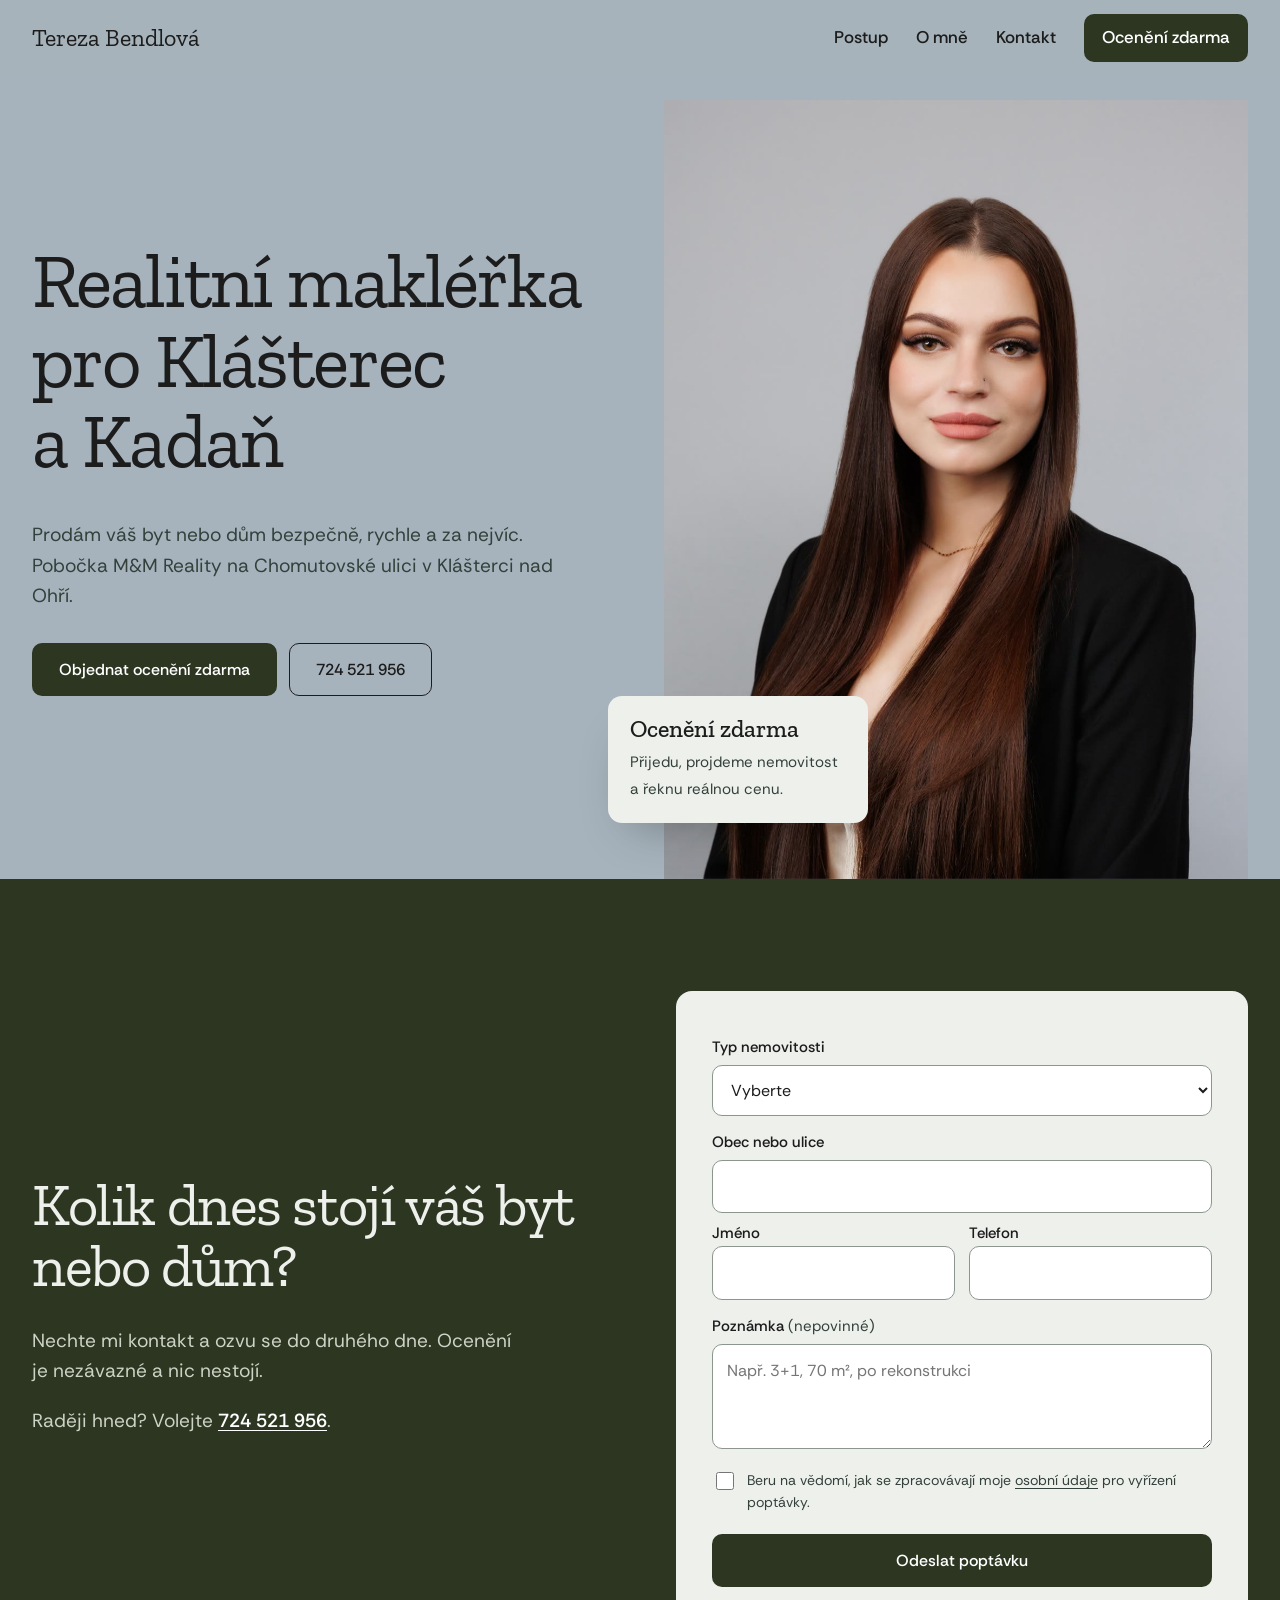
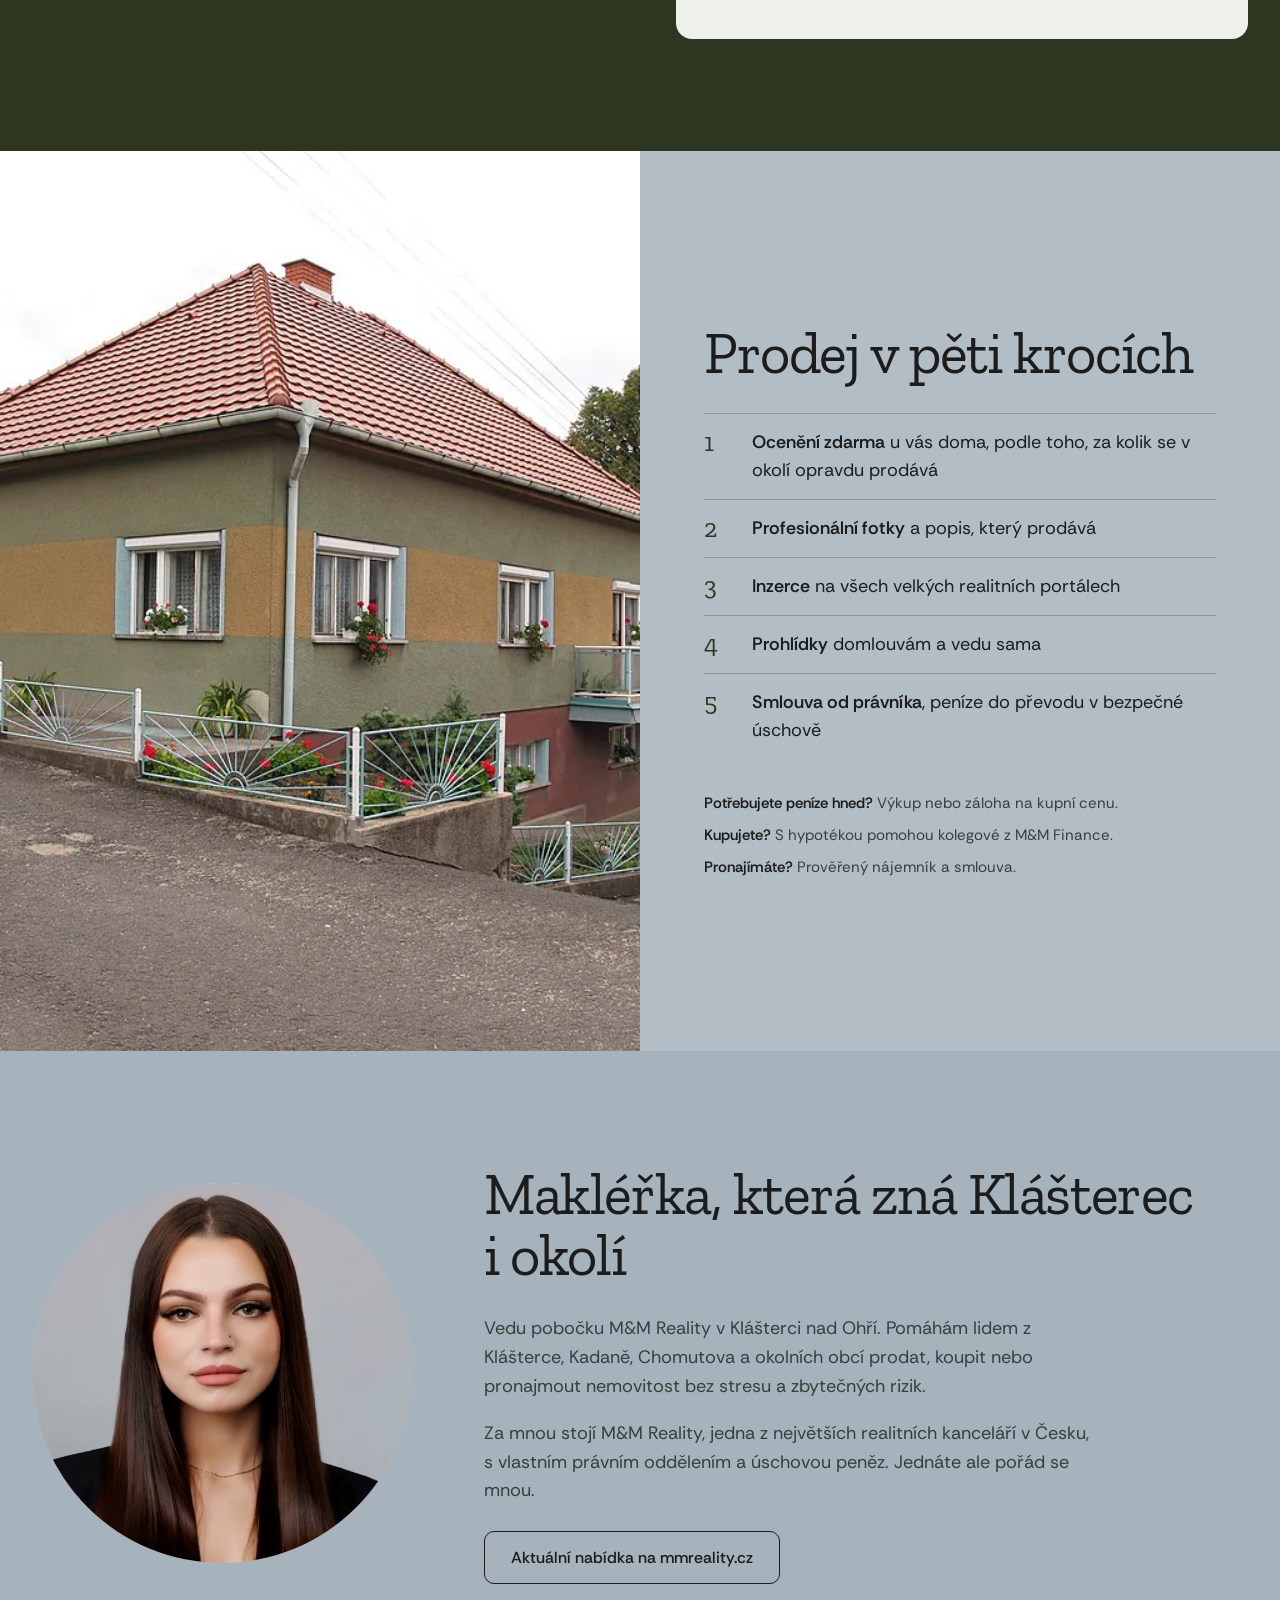
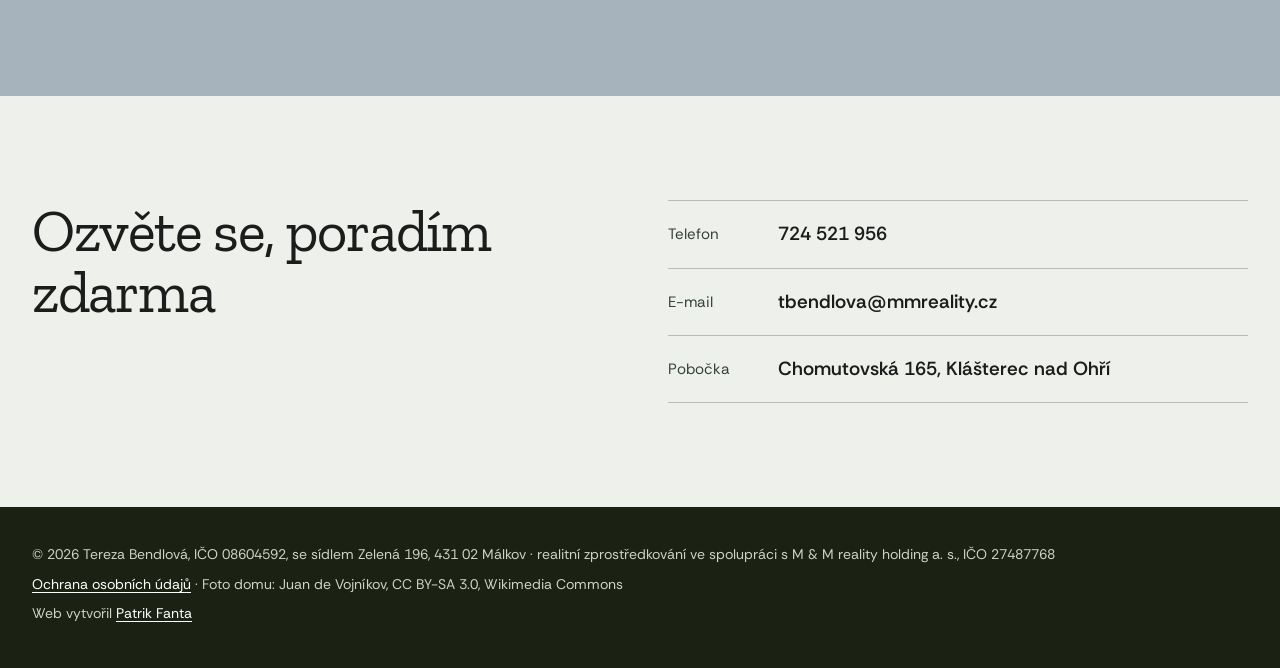
==== commit 0deb51cf: "Úvod: bez vynucené výšky okna, žádná mezera na vysokých obrazovkách Co-Authored-By: Claude Opus 5.5 " ====
--- a/index.html
+++ b/index.html
@@ -14,7 +14,7 @@
 <meta name="theme-color" content="#a6b3bc">
 <link rel="icon" href="favicon.svg?v=2" type="image/svg+xml">
 <link rel="stylesheet" href="css/fonts.css?v=3">
-<link rel="stylesheet" href="css/style.css?v=10">
+<link rel="stylesheet" href="css/style.css?v=11">
 <script type="application/ld+json">
 {
   "@context": "https://schema.org",
@@ -143,5 +143,6 @@
 </footer>
 
 <script src="js/main.js?v=5"></script>
+<script data-goatcounter="https://bendlova.stat.patrikfanta.cz/count" async src="https://bendlova.stat.patrikfanta.cz/count.js"></script>
 </body>
 </html>
--- a/css/style.css
+++ b/css/style.css
@@ -47,7 +47,7 @@
 .top__nav .top__cta:hover { background: var(--olive-deep); }
 
 /* Úvod */
-.hero__inner { display: grid; grid-template-columns: 1fr 1fr; gap: 48px; align-items: end; min-height: calc(100svh - 76px); }
+.hero__inner { display: grid; grid-template-columns: 1fr 1fr; gap: 48px; align-items: end; padding-top: 24px; }
 .hero__text { align-self: center; padding-bottom: 40px; }
 .hero__text p { font-size: 19px; max-width: 28em; margin: 20px 0 32px; color: var(--muted); }
 .hero__btns { display: flex; flex-wrap: wrap; gap: 12px; }
